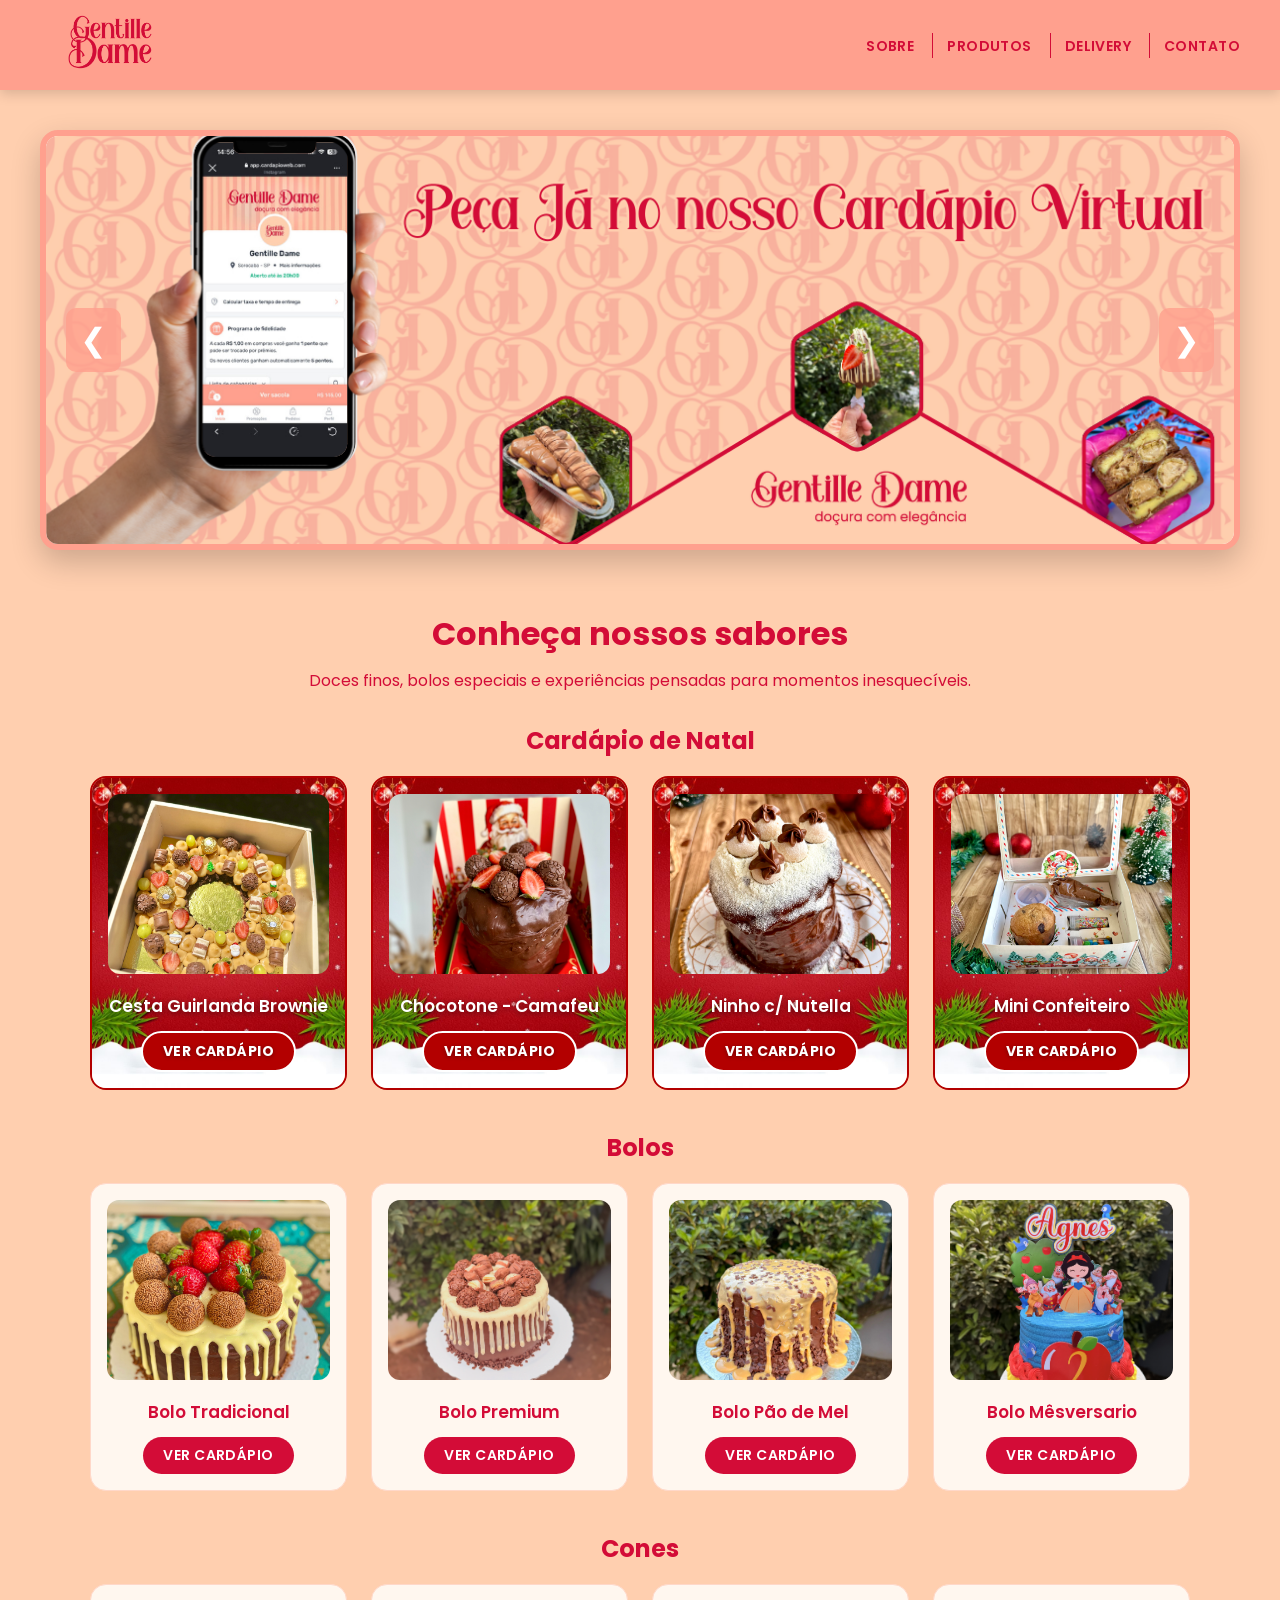
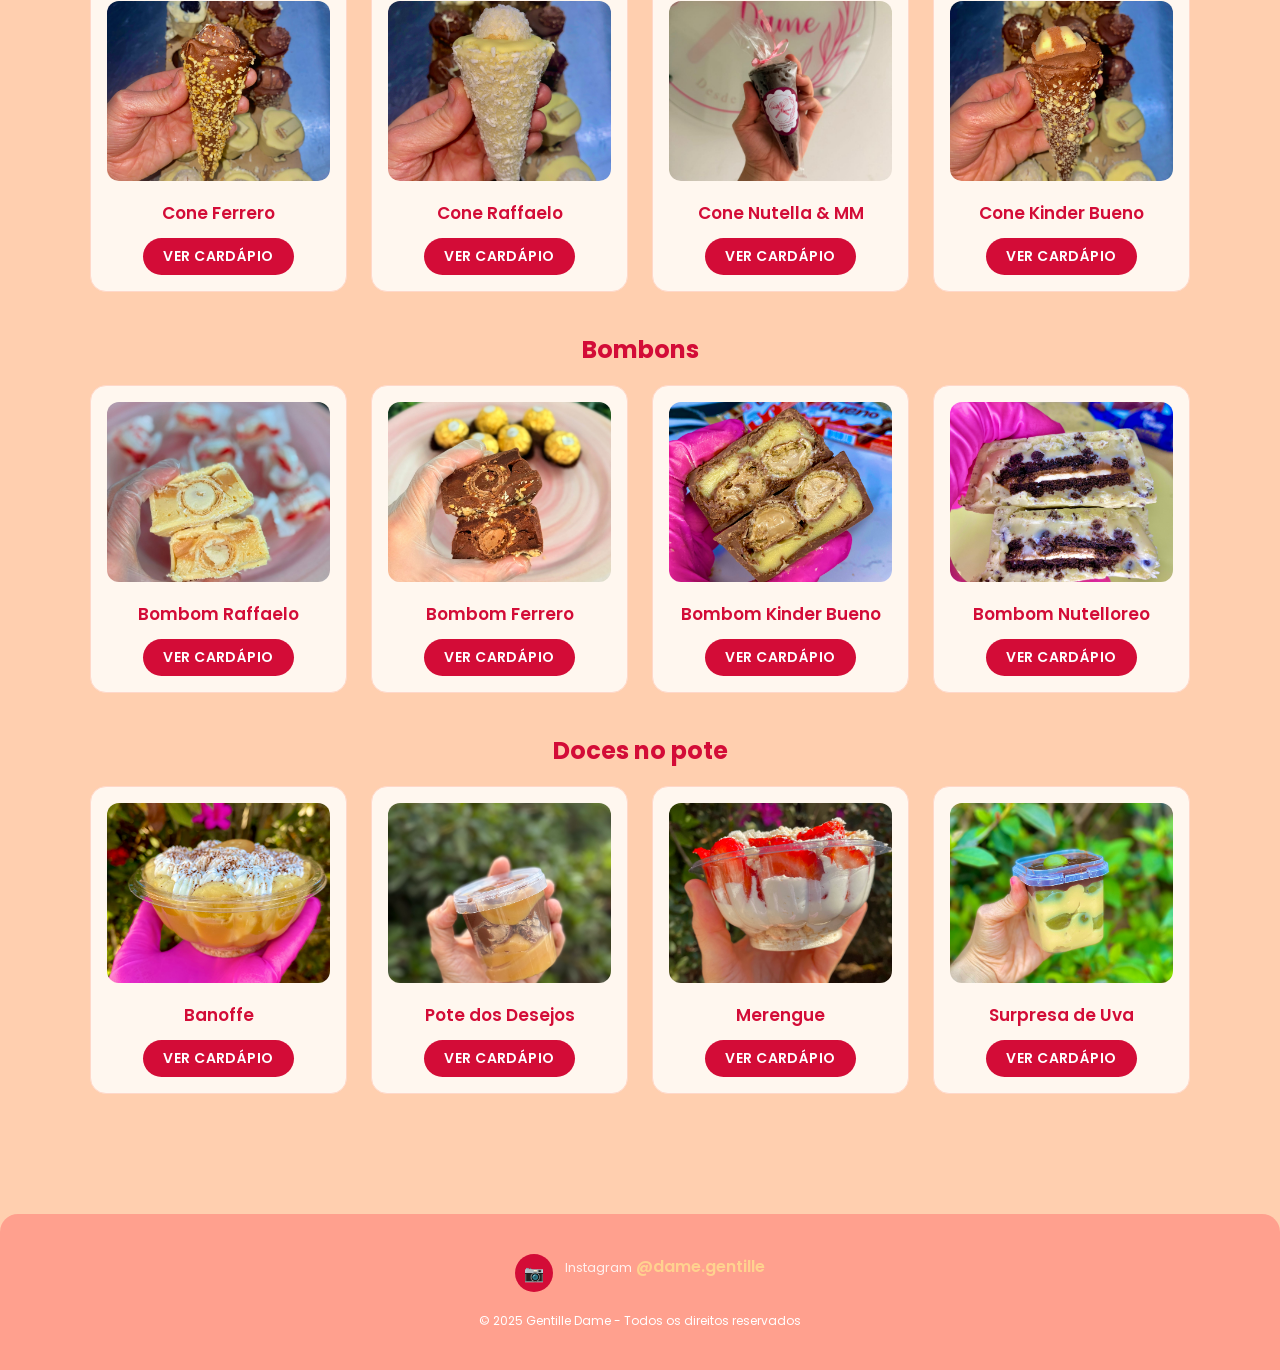
==== index.html @ c99d729e "Primeiro commit do site Gentille Dame" ====
<!DOCTYPE html>
<html lang="pt-BR">
<head>
  <meta charset="UTF-8" />
  <meta name="viewport" content="width=device-width, initial-scale=1.0" />
  <title>Gentille Dame</title>

  <!-- FAVICON (logo na aba) -->
  <link rel="icon" type="image/png" href="img/imgdame.png" />

  <!-- Fonte Poppins -->
  <link href="https://fonts.googleapis.com/css2?family=Poppins:wght@300;400;500;600;700&display=swap" rel="stylesheet">

  <link rel="stylesheet" href="css/style.css" />
</head>
<body>

  <!-- PRELOADER -->
  <div class="preloader">
    <div class="logo-loading">
      <img src="img/logo.png" alt="Gentille Dame" />
    </div>
    <div class="loader-circle"></div>
    <div class="loader-text">CARREGANDO</div>
  </div>
  
  <!-- HEADER -->
  <header class="header">
    <div class="logo">
      <img src="img/logo 2.png" alt="Gentille Dame" />
    </div>

    <nav>
      <ul>
        <li><a href="session/sobre.html">Sobre</a></li>
        <li><a href="#produtos">Produtos</a></li>
        <li><a href="https://app.cardapioweb.com/gentille_dame" target="_blank">Delivery</a></li>
        <li><a href="https://wa.me/5515996675519" target="_blank" rel="noopener">Contato</a></li>
      </ul>
    </nav>
  </header>

  <!-- SLIDER -->
  <section class="slider-container">

    <!-- BOTÕES -->
    <button class="slider-btn prev" id="prevBtn">❮</button>
    <button class="slider-btn next" id="nextBtn">❯</button>

    <div class="slider" id="slider">
      <div class="slide" style="background-image: url('img/Natal com sabor de elegância (4).png')"></div>
      <div class="slide" style="background-image: url('img/Natal com sabor de elegância (2).png');"></div>
      <div class="slide" style="background-image: url('img/Natal com sabor de elegância.png');"></div>
    </div>

    <!-- INDICADORES -->
    <div class="slider-indicators" id="indicators"></div>

  </section>

  <!-- PRODUTOS -->
  <section class="produtos" id="produtos">
    <h2>Conheça nossos sabores</h2>
    <p>Doces finos, bolos especiais e experiências pensadas para momentos inesquecíveis.</p>

    <!-- GRUPO ESPECIAL – NATAL 🎄 -->
    <div class="grupo-produto">
      <h3 class="titulo-grupo">Cardápio de Natal</h3>

      <div class="grid-produtos">

        <div class="card card-natal">
          <!-- fundo do card -->
          <img class="bg-natal" src="img/fundo-natal.jpg" alt="Fundo Natalino">

          <!-- conteúdo por cima -->
          <div class="card-content">
            <img src="img/natal (1).jpg" alt="Cesta Guirlanda Brownie">
            <h4 class="produto-nome">Cesta Guirlanda Brownie</h4>
            <a href="https://app.cardapioweb.com/gentille_dame/categoria/375846" target="_blank" class="btn-cardapio">Ver cardápio</a>
          </div>
        </div>

        <div class="card card-natal">
          <img class="bg-natal" src="img/fundo-natal.jpg" alt="Fundo Natalino">
          <div class="card-content">
            <img src="img/natal (2).jpg" alt="Chocotone Camafeu">
            <h4 class="produto-nome">Chocotone - Camafeu</h4>
            <a href="https://app.cardapioweb.com/gentille_dame/categoria/375846" target="_blank" class="btn-cardapio">Ver cardápio</a>
          </div>
        </div>

        <div class="card card-natal">
          <img class="bg-natal" src="img/fundo-natal.jpg" alt="Fundo Natalino">
          <div class="card-content">
            <img src="img/natal (3).jpg" alt="Chocotone Ninho c/ Nutella">
            <h4 class="produto-nome">Ninho c/ Nutella</h4>
            <a href="https://app.cardapioweb.com/gentille_dame/categoria/375846" target="_blank" class="btn-cardapio">Ver cardápio</a>
          </div>
        </div>

        <div class="card card-natal">
          <img class="bg-natal" src="img/fundo-natal.jpg" alt="Fundo Natalino">
          <div class="card-content">
            <img src="img/natal (4).jpg" alt="Mini Confeiteiro">
            <h4 class="produto-nome">Mini Confeiteiro</h4>
            <a href="https://app.cardapioweb.com/gentille_dame" target="_blank" class="btn-cardapio">Ver cardápio</a>
          </div>
        </div>

      </div>
    </div>

    <!-- BOLOS -->
    <div class="grupo-produto">
      <h3 class="titulo-grupo">Bolos</h3>
      <div class="grid-produtos">
        <div class="card">
          <img src="img/bolo (1).HEIC" />
          <h4 class="produto-nome">Bolo Tradicional</h4>
          <a href="https://app.cardapioweb.com/gentille_dame" target="_blank" class="btn-cardapio">Ver cardápio</a>
        </div>

        <div class="card">
          <img src="img/bolo (1).JPG" />
          <h4 class="produto-nome">Bolo Premium</h4>
          <a href="https://app.cardapioweb.com/gentille_dame" target="_blank" class="btn-cardapio">Ver cardápio</a>
        </div>

        <div class="card">
          <img src="img/bolo pao de mel.jpeg" />
          <h4 class="produto-nome">Bolo Pão de Mel</h4>
          <a href="https://app.cardapioweb.com/gentille_dame" target="_blank" class="btn-cardapio">Ver cardápio</a>
        </div>

        <div class="card">
          <img src="img/bolo5.jpg" />
          <h4 class="produto-nome">Bolo Mêsversario</h4>
          <a href="https://app.cardapioweb.com/gentille_dame" target="_blank" class="btn-cardapio">Ver cardápio</a>
        </div>
      </div>
    </div>

    <!-- CONES -->
    <div class="grupo-produto">
      <h3 class="titulo-grupo">Cones</h3>
      <div class="grid-produtos">
        
        <div class="card">
          <img src="img/cone ferrero.jpg" />
          <h4 class="produto-nome">Cone Ferrero</h4>
          <a href="https://app.cardapioweb.com/gentille_dame" target="_blank" class="btn-cardapio">Ver cardápio</a>
        </div>

        <div class="card">
          <img src="img/cone rafaelo.jpg" />
          <h4 class="produto-nome">Cone Raffaelo</h4>
          <a href="https://app.cardapioweb.com/gentille_dame" target="_blank" class="btn-cardapio">Ver cardápio</a>
        </div>

        <div class="card">
          <img src="img/Cone nutella e mm.jpeg" />
          <h4 class="produto-nome">Cone Nutella & MM</h4>
          <a href="https://app.cardapioweb.com/gentille_dame" target="_blank" class="btn-cardapio">Ver cardápio</a>
        </div>

        <div class="card">
          <img src="img/conekinder.jpg" />
          <h4 class="produto-nome">Cone Kinder Bueno</h4>
          <a href="https://app.cardapioweb.com/gentille_dame" target="_blank" class="btn-cardapio">Ver cardápio</a>
        </div>

      </div>
    </div>

    <!-- BOMBONS -->
    <div class="grupo-produto">
      <h3 class="titulo-grupo">Bombons</h3>
      <div class="grid-produtos">

        <div class="card">
          <img src="img/bombom (1).jpeg" />
          <h4 class="produto-nome">Bombom Raffaelo</h4>
          <a href="https://app.cardapioweb.com/gentille_dame" target="_blank" class="btn-cardapio">Ver cardápio</a>
        </div>

        <div class="card">
          <img src="img/bombom (2).jpeg" />
          <h4 class="produto-nome">Bombom Ferrero</h4>
          <a href="https://app.cardapioweb.com/gentille_dame" target="_blank" class="btn-cardapio">Ver cardápio</a>
        </div>

        <div class="card">
          <img src="img/bombom oreo (3).jpg" />
          <h4 class="produto-nome">Bombom Kinder Bueno</h4>
          <a href="https://app.cardapioweb.com/gentille_dame" target="_blank" class="btn-cardapio">Ver cardápio</a>
        </div>

        <div class="card">
          <img src="img/bombom oreo (4).jpg" />
          <h4 class="produto-nome">Bombom Nutelloreo</h4>
          <a href="https://app.cardapioweb.com/gentille_dame" target="_blank" class="btn-cardapio">Ver cardápio</a>
        </div>

      </div>
    </div>

    <!-- DOCES NO POTE -->
    <div class="grupo-produto">
      <h3 class="titulo-grupo">Doces no pote</h3>
      <div class="grid-produtos">

        <div class="card">
          <img src="img/pote (1).jpg" />
          <h4 class="produto-nome">Banoffe</h4>
          <a href="https://app.cardapioweb.com/gentille_dame" target="_blank" class="btn-cardapio">Ver cardápio</a>
        </div>

        <div class="card">
          <img src="img/pote (2).jpg" />
          <h4 class="produto-nome">Pote dos Desejos</h4>
          <a href="https://app.cardapioweb.com/gentille_dame" target="_blank" class="btn-cardapio">Ver cardápio</a>
        </div>

        <div class="card">
          <img src="img/pote (3).jpg" />
          <h4 class="produto-nome">Merengue</h4>
          <a href="https://app.cardapioweb.com/gentille_dame" target="_blank" class="btn-cardapio">Ver cardápio</a>
        </div>

        <div class="card">
          <img src="img/pote (4).jpg" />
          <h4 class="produto-nome">Surpresa de Uva</h4>
          <a href="https://app.cardapioweb.com/gentille_dame" target="_blank" class="btn-cardapio">Ver cardápio</a>
        </div>

      </div>
    </div>
  </section>

  <!-- FOOTER -->
  <footer class="footer"> 
    <div class="footer-item">
      <div class="footer-icon">📷</div>
      <div class="footer-text">
        <span class="footer-label">Instagram</span>
        <a href="https://instagram.com/dame.gentille" target="_blank">@dame.gentille</a>
      </div>
    </div>

    <p class="footer-copy">© 2025 Gentille Dame - Todos os direitos reservados</p>
  </footer>

  <script src="js/script.js"></script>
</body>
</html>
---- css/style.css ----
/* ================== RESET ================== */
* {
  margin: 0;
  padding: 0;
  box-sizing: border-box;
  font-family: "Poppins", sans-serif;
}

html {
  scroll-behavior: smooth;
}

body {
  background: #ffcfaf;
  color: #d30c37;
}

/* ================== HEADER ================== */

.header {
  width: 100%;
  height: 90px;
  padding: 16px 40px;
  display: flex;
  justify-content: space-between;
  align-items: center;
  background: #ffa08e;
  position: sticky;
  top: 0;
  z-index: 10;
  box-shadow: 0 4px 12px rgba(0, 0, 0, 0.15);
}

.header .logo img {
  width: 140px;
  transition: 0.4s;
}

.header .logo img:hover {
  transform: scale(1.05);
}

.header nav ul {
  display: flex;
  list-style: none;
  gap: 18px;
}

.header nav ul li + li {
  border-left: 1px solid #d30c37;
  padding-left: 14px;
}

.header nav ul li a {
  color: #d30c37;
  text-decoration: none;
  font-weight: 600;
  letter-spacing: 0.03em;
  text-transform: uppercase;
  padding-bottom: 4px;
  position: relative;
  font-size: 14px;
}

.header nav ul li a::after {
  content: "";
  width: 0;
  height: 2px;
  background: #d30c37;
  position: absolute;
  bottom: 0;
  left: 0;
  transition: 0.3s;
}

.header nav ul li a:hover::after {
  width: 100%;
}

/* ================== SLIDER ================== */

.slider-container {
  width: 100%;
  max-width: 1200px;
  height: 420px;
  overflow: hidden;
  position: relative;
  margin: 40px auto 0;
  border-radius: 18px;
  border: 6px solid #ffa08e;
  background: #fff;
  box-shadow: 0 12px 30px rgba(0, 0, 0, 0.2);
}

.slider {
  display: flex;
  width: 100%;
  height: 100%;
  transition: transform 0.8s ease-in-out;
}

.slide {
  width: 100%;
  height: 100%;
  flex-shrink: 0;
  background-size: cover;
  background-repeat: no-repeat;
  background-position: center;
}

/* BOTÕES DO SLIDER */
.slider-btn {
  position: absolute;
  top: 50%;
  transform: translateY(-50%);
  background: rgba(255, 160, 142, 0.8);
  color: #fff;
  border: none;
  font-size: 32px;
  padding: 8px 14px;
  border-radius: 10px;
  cursor: pointer;
  z-index: 5;
  transition: 0.3s;
}

.slider-btn:hover {
  background: #d30c37;
}

.prev {
  left: 20px;
}

.next {
  right: 20px;
}

/* INDICADORES (BOLINHAS) */
.slider-indicators {
  position: absolute;
  bottom: 12px;
  left: 50%;
  transform: translateX(-50%);
  display: flex;
  gap: 10px;
}

.indicator {
  width: 12px;
  height: 12px;
  background: #ffd3c7;
  border-radius: 50%;
  cursor: pointer;
  transition: 0.3s;
}

.indicator.active {
  background: #d30c37;
  width: 14px;
  height: 14px;
}

/* ================== PRODUTOS ================== */

.produtos {
  padding: 60px 20px 40px;
  text-align: center;
}

.produtos h2 {
  font-size: 32px;
  margin-bottom: 10px;
  color: #d30c37;
  font-weight: 700;
  font-family: "Feldberg", "Poppins", sans-serif;
}

.produtos p {
  font-size: 16px;
  color: #d30c37;
  margin-bottom: 30px;
}

.grupo-produto {
  max-width: 1100px;
  margin: 0 auto 40px;
}

.titulo-grupo {
  font-size: 24px;
  font-weight: 700;
  color: #d30c37;
  margin-bottom: 18px;
  font-family: "Feldberg", "Poppins", sans-serif;
}

/* GRID DOS CARDS */
.grid-produtos {
  display: grid;
  grid-template-columns: repeat(auto-fit, minmax(220px, 1fr));
  gap: 24px;
  max-width: 1100px;
  margin: 0 auto;
}

/* CARD PADRÃO */
.card {
  background: #fff7ef;
  border-radius: 16px;
  padding: 16px;
  text-align: center;
  transition: 0.25s ease;
  cursor: pointer;
  border: 2px solid #b30000; /* borda natalina */
  border-radius: 16px;
}

.card:hover {
  transform: translateY(-6px);
  box-shadow: 0 10px 24px rgba(0, 0, 0, 0.15);
}

.card img {
  width: 100%;
  height: 180px;
  object-fit: cover;
  border-radius: 12px;
}

/* NOME DO PRODUTO */
.produto-nome {
  margin-top: 12px;
  font-size: 17px;
  font-weight: 600;
  color: #d30c37;
}

/* BOTÃO DO CARDAPIO */
.btn-cardapio {
  display: inline-block;
  margin-top: 12px;
  padding: 8px 20px;
  background: #d30c37;
  color: #fff;
  border-radius: 999px;
  text-decoration: none;
  font-size: 14px;
  font-weight: 600;
  letter-spacing: 0.03em;
  text-transform: uppercase;
  transition: 0.3s;
}

.btn-cardapio:hover {
  background: #ffa08e;
  color: #d30c37;
  transform: translateY(-2px);
}


/* ================== FOOTER ================== */

.footer {
  background: #ffa08e;
  color: #fff;
  padding: 40px 20px;
  text-align: center;
  margin-top: 40px;
  border-top-left-radius: 18px;
  border-top-right-radius: 18px;
}

.footer-item {
  display: flex;
  justify-content: center;
  gap: 12px;
}

.footer-icon {
  width: 38px;
  height: 38px;
  background: #d30c37;
  display: flex;
  align-items: center;
  justify-content: center;
  border-radius: 50%;
}

.footer-label {
  font-size: 13px;
  opacity: 0.85;
}

.footer-text a {
  text-decoration: none;
  color: #ffd28f;
  font-weight: 600;
}

.footer-copy {
  margin-top: 20px;
  font-size: 12px;
}

/* ================== PRELOADER ================== */

.preloader {
  position: fixed;
  inset: 0;
  background: #fcefe6;
  display: flex;
  justify-content: center;
  align-items: center;
  flex-direction: column;
  z-index: 9999;
  transition: opacity 0.4s ease;
}

.preloader.hide {
  opacity: 0;
  pointer-events: none;
}

.logo-loading img {
  width: 95px;
  margin-bottom: 10px;
}

.loader-circle {
  width: 120px;
  height: 120px;
  border-radius: 50%;
  border: 4px solid #ffd2bf;
  border-top-color: #d30c37;
  animation: spin 1s linear infinite;
}

@keyframes spin {
  to {
    transform: rotate(360deg);
  }
}

.loader-text {
  margin-top: 20px;
  font-size: 14px;
  letter-spacing: 0.3em;
  color: #d30c37;
}

/* ================== RESPONSIVO ================== */

@media (max-width: 700px) {
  .header {
    flex-direction: column;
    height: auto;
  }

  .slider-container {
    height: 260px;
  }

  .slider-btn {
    font-size: 26px;
    padding: 6px 12px;
  }

  .titulo-grupo {
    font-size: 20px;
  }
}
/* ========== CARDS PADRÃO (mantém o que você já tem) ========== */

.card {
  background: #fff7ef;
  border-radius: 16px;
  padding: 16px;
  text-align: center;
  transition: 0.25s ease;
  cursor: pointer;
  border: 1px solid #ffd8c9;
}

.card:hover {
  transform: translateY(-6px);
  box-shadow: 0 10px 24px rgba(0, 0, 0, 0.15);
}

.card img {
  width: 100%;
  height: 180px;
  object-fit: cover;
  border-radius: 12px;
}

.produto-nome {
  margin-top: 12px;
  font-size: 17px;
  font-weight: 600;
  color: #d30c37;
}

.btn-cardapio {
  display: inline-block;
  margin-top: 12px;
  padding: 8px 20px;
  background: #d30c37;
  color: #fff;
  border-radius: 999px;
  text-decoration: none;
  font-size: 14px;
  font-weight: 600;
  letter-spacing: 0.03em;
  text-transform: uppercase;
  transition: 0.3s;
}

.btn-cardapio:hover {
  background: #ffa08e;
  color: #d30c37;
  transform: translateY(-2px);
}

/* ========== ESPECIAL: CARDS DE NATAL COM IMAGEM DE FUNDO 🎄 ========== */

.card.card-natal {
  position: relative;
  overflow: hidden;

  /* tira o fundo creme do card padrão só nos de Natal */
  background: transparent !important;
  border: 2px solid #b30000;
  border-radius: 16px;
}

/* imagem de fundo que fica atrás do conteúdo */
.card.card-natal .bg-natal {
  position: absolute;
  inset: 0;
  width: 100%;
  height: 100%;
  object-fit: cover;
  z-index: 0;
}



/* conteúdo (foto do produto, nome, botão) acima do fundo */
.card.card-natal .card-content {
  position: relative;
  z-index: 2;
}

/* mantém o hover bonito nos de Natal também */
.card.card-natal:hover {
  transform: translateY(-6px);
  box-shadow: 0 10px 24px rgba(0, 0, 0, 0.18);
}
/* ======== TEXTOS DOS CARDS DE NATAL EM BRANCO ======== */

/* nome do produto */
.card.card-natal .produto-nome {
  color: #ffffff !important;
  text-shadow: 0px 2px 6px rgba(0,0,0,0.5); /* deixa mais legível */
}

/* botão */
.card.card-natal .btn-cardapio {
  background: #b30000; /* vermelho natal */
  color: #ffffff !important;
  border: 2px solid #fff;
  font-weight: 700;
}

/* hover do botão */
.card.card-natal .btn-cardapio:hover {
  background: #ffd8a8; /* dourado/rosé */
  color: #b30000 !important;
  transform: translateY(-2px);
  box-shadow: 0 0 15px rgba(255,255,255,0.7);
}

/* legenda abaixo da foto */
.card.card-natal h4 {
  color: #ffffff !important;
}

/* garante contraste mesmo em fundos mais escuros */
.card.card-natal {
  text-shadow: 0 1px 4px rgba(0,0,0,0.4);
}
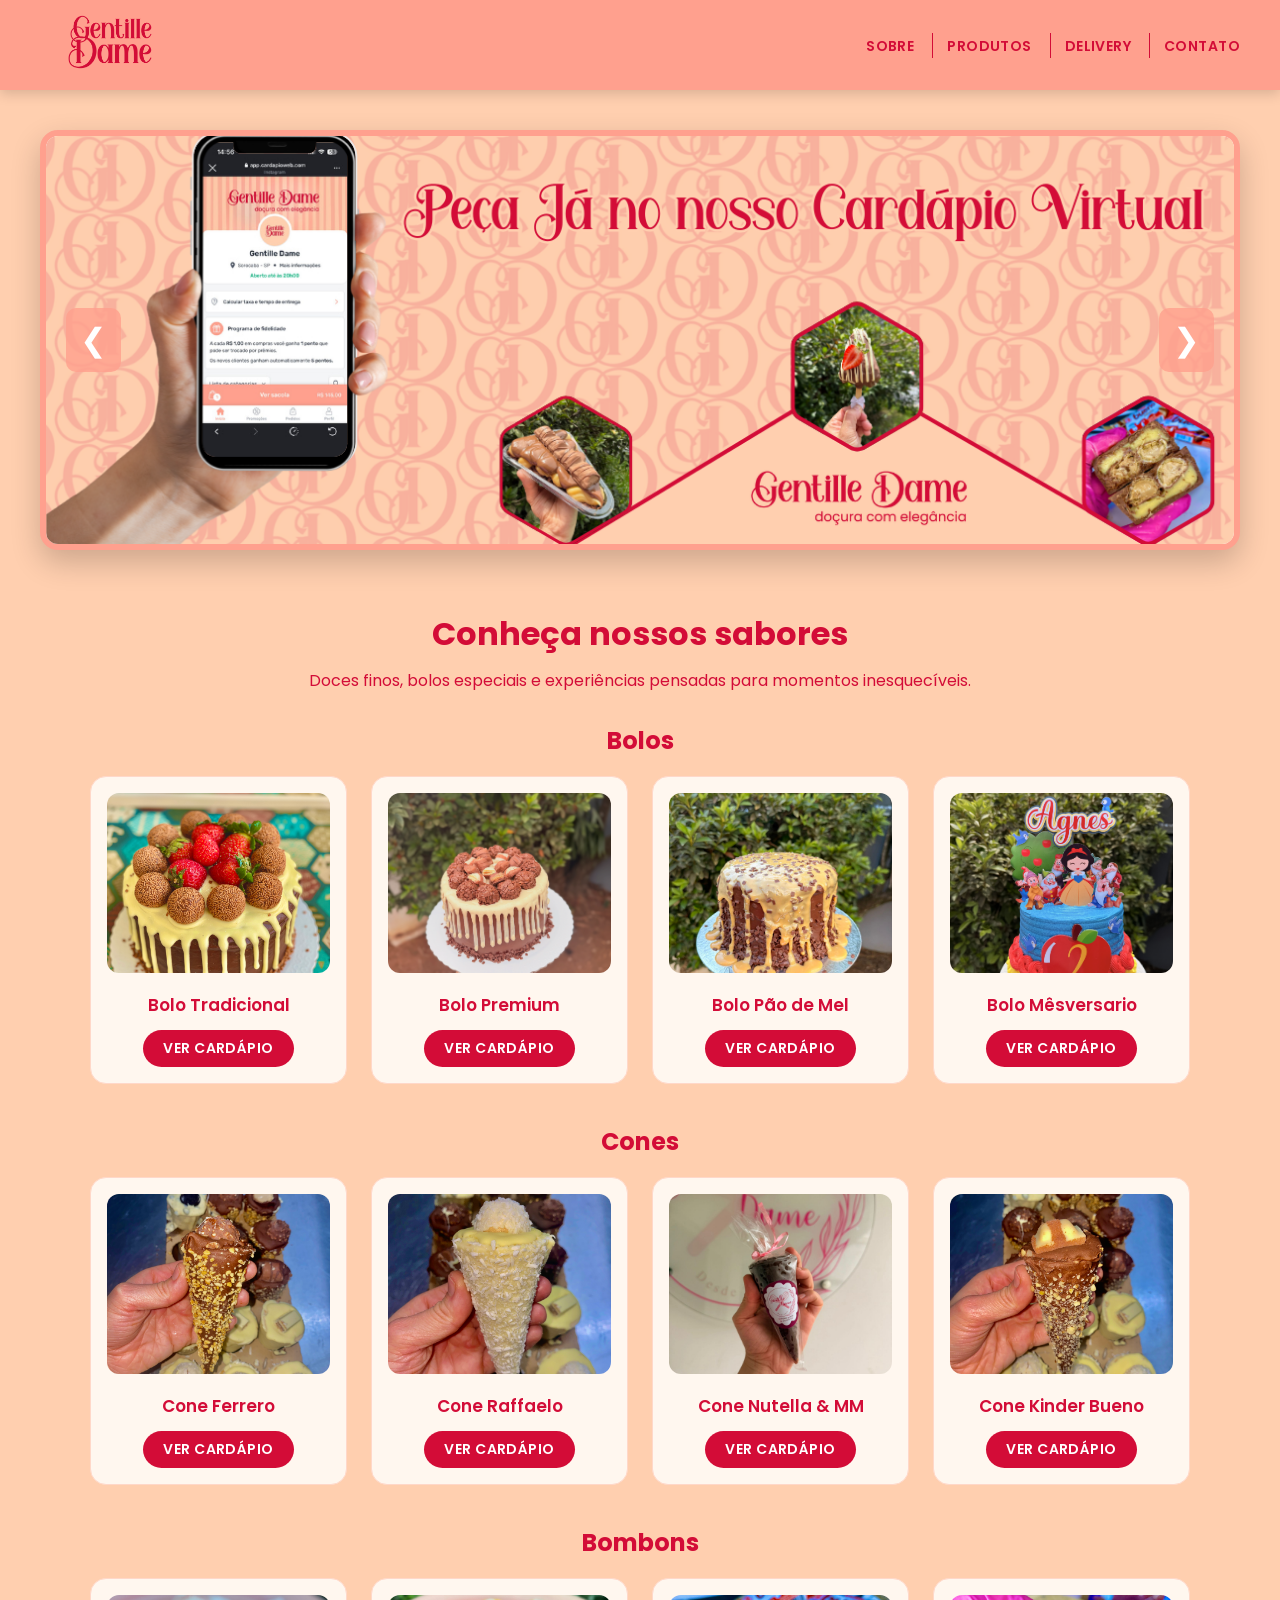
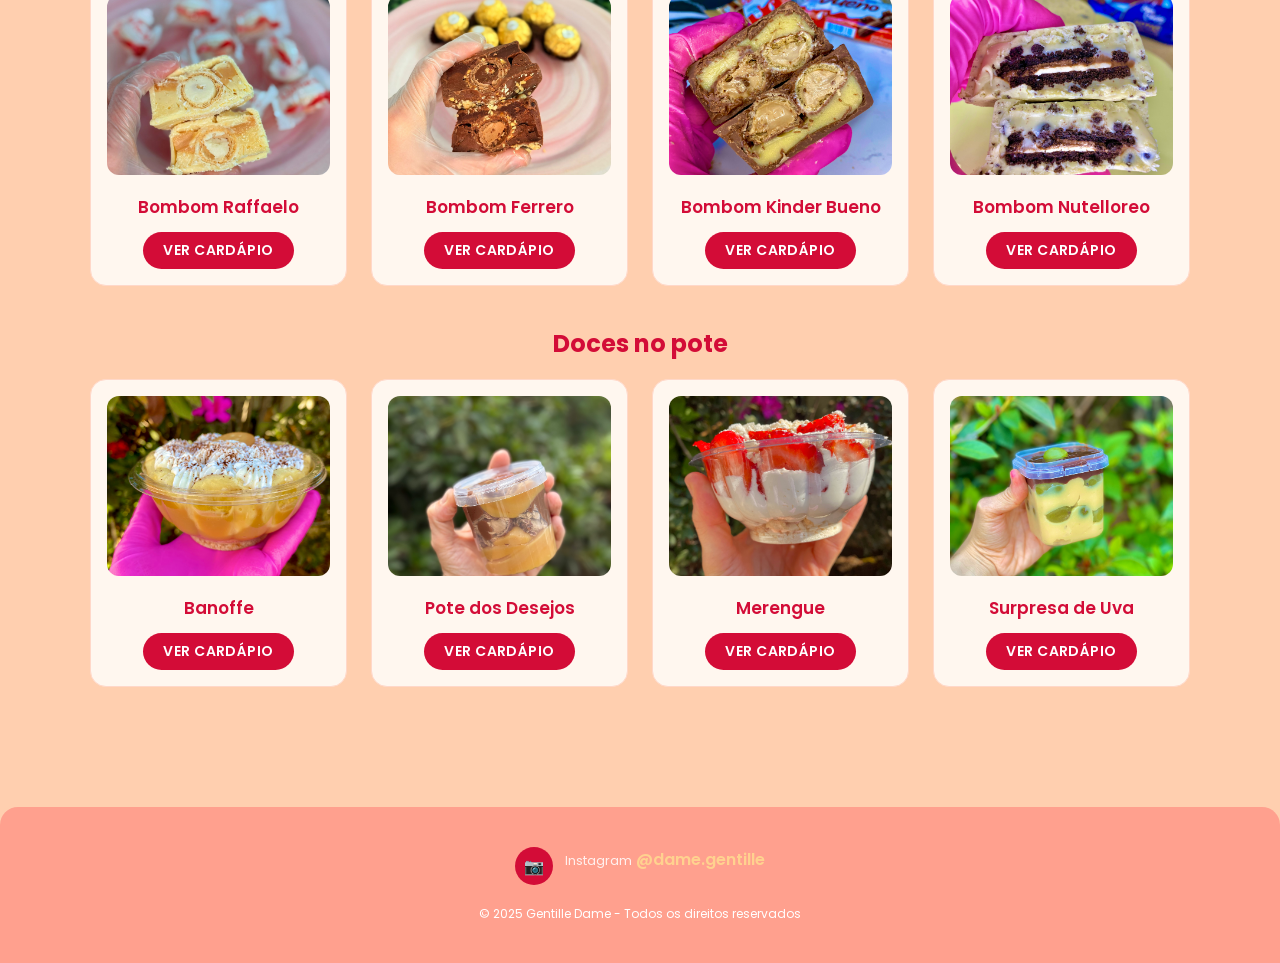
==== commit 64ec6aac: "tirando interface de natal" ====
--- a/index.html
+++ b/index.html
@@ -48,9 +48,9 @@
     <button class="slider-btn next" id="nextBtn">❯</button>
 
     <div class="slider" id="slider">
-      <div class="slide" style="background-image: url('img/Natal com sabor de elegância (4).png')"></div>
-      <div class="slide" style="background-image: url('img/Natal com sabor de elegância (2).png');"></div>
-      <div class="slide" style="background-image: url('img/Natal com sabor de elegância.png');"></div>
+      <div class="slide" style="background-image: url('img/Natal com sabor de elegância (2).png')"></div>
+      <div class="slide" style="background-image: url('img/geladinho.png');"></div>
+      <div class="slide" style="background-image: url('img/delivey.png');"></div>
     </div>
 
     <!-- INDICADORES -->
@@ -63,17 +63,17 @@
     <h2>Conheça nossos sabores</h2>
     <p>Doces finos, bolos especiais e experiências pensadas para momentos inesquecíveis.</p>
 
-    <!-- GRUPO ESPECIAL – NATAL 🎄 -->
+    <!-- GRUPO ESPECIAL – NATAL 🎄 
     <div class="grupo-produto">
       <h3 class="titulo-grupo">Cardápio de Natal</h3>
 
       <div class="grid-produtos">
 
         <div class="card card-natal">
-          <!-- fundo do card -->
-          <img class="bg-natal" src="img/fundo-natal.jpg" alt="Fundo Natalino">
-
-          <!-- conteúdo por cima -->
+           fundo do card 
+          <img class="bg-natal" src="img/fundo-natal.jpg" alt="Fundo Natalino">
+
+           conteúdo por cima 
           <div class="card-content">
             <img src="img/natal (1).jpg" alt="Cesta Guirlanda Brownie">
             <h4 class="produto-nome">Cesta Guirlanda Brownie</h4>
@@ -109,7 +109,7 @@
         </div>
 
       </div>
-    </div>
+    </div>-->
 
     <!-- BOLOS -->
     <div class="grupo-produto">
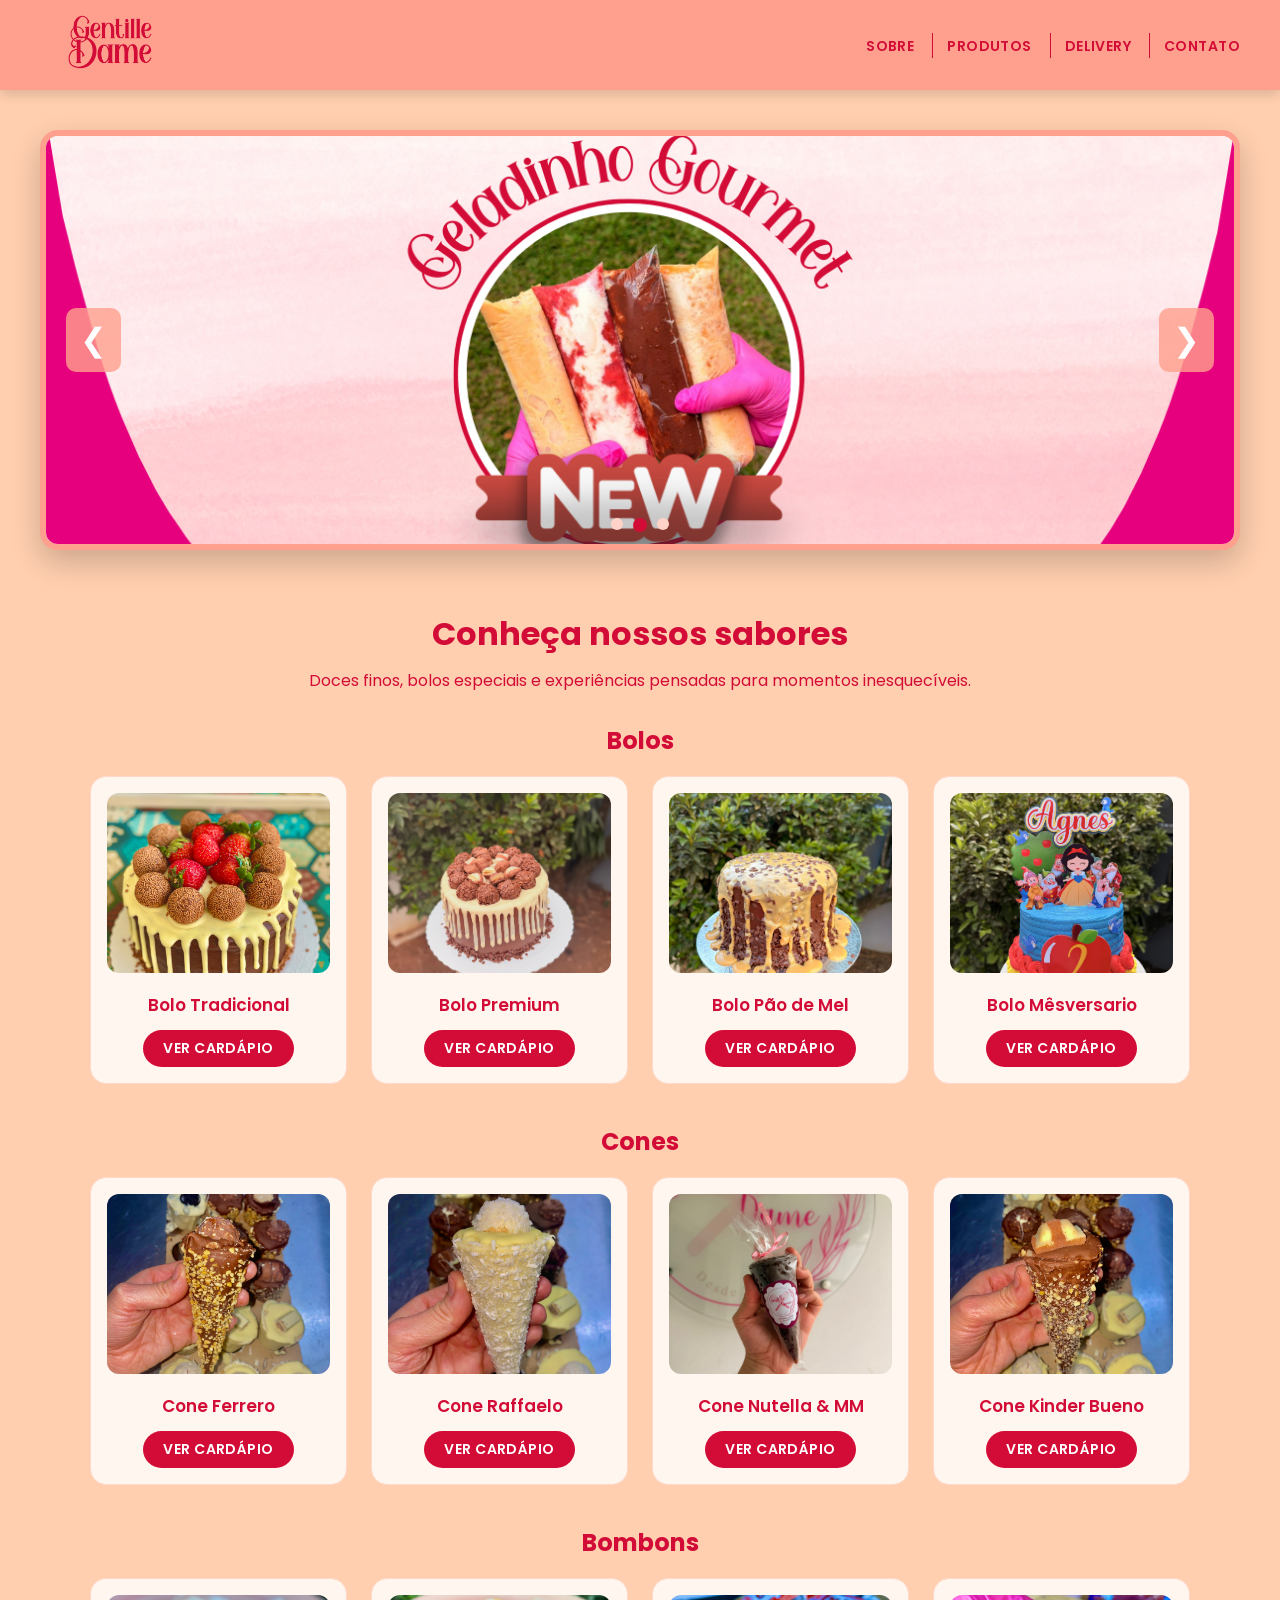
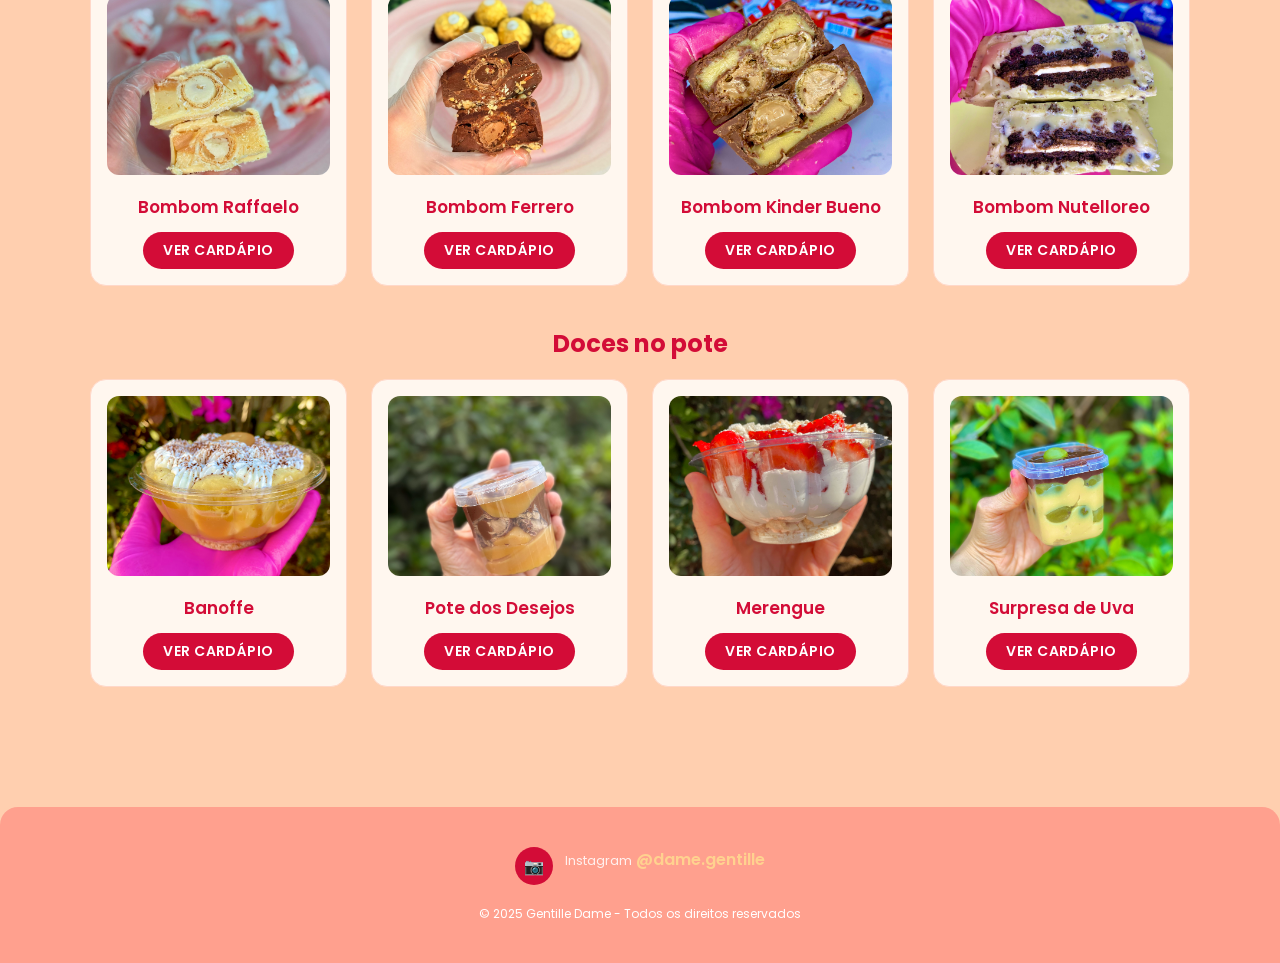
==== commit 1360437f: "adaptação mobile" ====
--- a/index.html
+++ b/index.html
@@ -23,26 +23,45 @@
     <div class="loader-circle"></div>
     <div class="loader-text">CARREGANDO</div>
   </div>
-  
-  <!-- HEADER -->
+
+  <!-- HEADER (desktop e mobile) -->
   <header class="header">
     <div class="logo">
       <img src="img/logo 2.png" alt="Gentille Dame" />
     </div>
 
-    <nav>
-      <ul>
+    <nav class="nav">
+      <!-- LINKS (desktop) -->
+      <ul class="nav-links">
         <li><a href="session/sobre.html">Sobre</a></li>
         <li><a href="#produtos">Produtos</a></li>
-        <li><a href="https://app.cardapioweb.com/gentille_dame" target="_blank">Delivery</a></li>
+        <li><a href="https://app.cardapioweb.com/gentille_dame" target="_blank" rel="noopener">Delivery</a></li>
         <li><a href="https://wa.me/5515996675519" target="_blank" rel="noopener">Contato</a></li>
       </ul>
+
+      <!-- BOTÃO HAMBURGUER (mobile) -->
+      <button class="menu-toggle" id="menuToggle" aria-label="Abrir menu" aria-expanded="false">
+        <span></span><span></span><span></span>
+      </button>
+
+      <!-- MENU MOBILE (abre ao clicar) -->
+      <div class="mobile-menu" id="mobileMenu">
+        <a href="session/sobre.html">Sobre</a>
+        <a href="#produtos">Produtos</a>
+        <a href="https://app.cardapioweb.com/gentille_dame" target="_blank" rel="noopener">Delivery</a>
+        <a href="https://wa.me/5515996675519" target="_blank" rel="noopener">Contato</a>
+      </div>
     </nav>
   </header>
 
-  <!-- SLIDER -->
+  <!-- BANNER MOBILE (só aparece no celular) -->
+  <section class="mobile-banner">
+    <!-- troque o arquivo por um banner seu: img/banner-mobile.jpg -->
+    <img src="img/mobile.png" alt="Gentille Dame" />
+  </section>
+
+  <!-- SLIDER (desktop) -->
   <section class="slider-container">
-
     <!-- BOTÕES -->
     <button class="slider-btn prev" id="prevBtn">❮</button>
     <button class="slider-btn next" id="nextBtn">❯</button>
@@ -55,7 +74,6 @@
 
     <!-- INDICADORES -->
     <div class="slider-indicators" id="indicators"></div>
-
   </section>
 
   <!-- PRODUTOS -->
@@ -63,54 +81,6 @@
     <h2>Conheça nossos sabores</h2>
     <p>Doces finos, bolos especiais e experiências pensadas para momentos inesquecíveis.</p>
 
-    <!-- GRUPO ESPECIAL – NATAL 🎄 
-    <div class="grupo-produto">
-      <h3 class="titulo-grupo">Cardápio de Natal</h3>
-
-      <div class="grid-produtos">
-
-        <div class="card card-natal">
-           fundo do card 
-          <img class="bg-natal" src="img/fundo-natal.jpg" alt="Fundo Natalino">
-
-           conteúdo por cima 
-          <div class="card-content">
-            <img src="img/natal (1).jpg" alt="Cesta Guirlanda Brownie">
-            <h4 class="produto-nome">Cesta Guirlanda Brownie</h4>
-            <a href="https://app.cardapioweb.com/gentille_dame/categoria/375846" target="_blank" class="btn-cardapio">Ver cardápio</a>
-          </div>
-        </div>
-
-        <div class="card card-natal">
-          <img class="bg-natal" src="img/fundo-natal.jpg" alt="Fundo Natalino">
-          <div class="card-content">
-            <img src="img/natal (2).jpg" alt="Chocotone Camafeu">
-            <h4 class="produto-nome">Chocotone - Camafeu</h4>
-            <a href="https://app.cardapioweb.com/gentille_dame/categoria/375846" target="_blank" class="btn-cardapio">Ver cardápio</a>
-          </div>
-        </div>
-
-        <div class="card card-natal">
-          <img class="bg-natal" src="img/fundo-natal.jpg" alt="Fundo Natalino">
-          <div class="card-content">
-            <img src="img/natal (3).jpg" alt="Chocotone Ninho c/ Nutella">
-            <h4 class="produto-nome">Ninho c/ Nutella</h4>
-            <a href="https://app.cardapioweb.com/gentille_dame/categoria/375846" target="_blank" class="btn-cardapio">Ver cardápio</a>
-          </div>
-        </div>
-
-        <div class="card card-natal">
-          <img class="bg-natal" src="img/fundo-natal.jpg" alt="Fundo Natalino">
-          <div class="card-content">
-            <img src="img/natal (4).jpg" alt="Mini Confeiteiro">
-            <h4 class="produto-nome">Mini Confeiteiro</h4>
-            <a href="https://app.cardapioweb.com/gentille_dame" target="_blank" class="btn-cardapio">Ver cardápio</a>
-          </div>
-        </div>
-
-      </div>
-    </div>-->
-
     <!-- BOLOS -->
     <div class="grupo-produto">
       <h3 class="titulo-grupo">Bolos</h3>
@@ -118,25 +88,25 @@
         <div class="card">
           <img src="img/bolo (1).HEIC" />
           <h4 class="produto-nome">Bolo Tradicional</h4>
-          <a href="https://app.cardapioweb.com/gentille_dame" target="_blank" class="btn-cardapio">Ver cardápio</a>
+          <a href="https://app.cardapioweb.com/gentille_dame" target="_blank" class="btn-cardapio" rel="noopener">Ver cardápio</a>
         </div>
 
         <div class="card">
           <img src="img/bolo (1).JPG" />
           <h4 class="produto-nome">Bolo Premium</h4>
-          <a href="https://app.cardapioweb.com/gentille_dame" target="_blank" class="btn-cardapio">Ver cardápio</a>
+          <a href="https://app.cardapioweb.com/gentille_dame" target="_blank" class="btn-cardapio" rel="noopener">Ver cardápio</a>
         </div>
 
         <div class="card">
           <img src="img/bolo pao de mel.jpeg" />
           <h4 class="produto-nome">Bolo Pão de Mel</h4>
-          <a href="https://app.cardapioweb.com/gentille_dame" target="_blank" class="btn-cardapio">Ver cardápio</a>
+          <a href="https://app.cardapioweb.com/gentille_dame" target="_blank" class="btn-cardapio" rel="noopener">Ver cardápio</a>
         </div>
 
         <div class="card">
           <img src="img/bolo5.jpg" />
           <h4 class="produto-nome">Bolo Mêsversario</h4>
-          <a href="https://app.cardapioweb.com/gentille_dame" target="_blank" class="btn-cardapio">Ver cardápio</a>
+          <a href="https://app.cardapioweb.com/gentille_dame" target="_blank" class="btn-cardapio" rel="noopener">Ver cardápio</a>
         </div>
       </div>
     </div>
@@ -145,31 +115,29 @@
     <div class="grupo-produto">
       <h3 class="titulo-grupo">Cones</h3>
       <div class="grid-produtos">
-        
         <div class="card">
           <img src="img/cone ferrero.jpg" />
           <h4 class="produto-nome">Cone Ferrero</h4>
-          <a href="https://app.cardapioweb.com/gentille_dame" target="_blank" class="btn-cardapio">Ver cardápio</a>
+          <a href="https://app.cardapioweb.com/gentille_dame" target="_blank" class="btn-cardapio" rel="noopener">Ver cardápio</a>
         </div>
 
         <div class="card">
           <img src="img/cone rafaelo.jpg" />
           <h4 class="produto-nome">Cone Raffaelo</h4>
-          <a href="https://app.cardapioweb.com/gentille_dame" target="_blank" class="btn-cardapio">Ver cardápio</a>
+          <a href="https://app.cardapioweb.com/gentille_dame" target="_blank" class="btn-cardapio" rel="noopener">Ver cardápio</a>
         </div>
 
         <div class="card">
           <img src="img/Cone nutella e mm.jpeg" />
           <h4 class="produto-nome">Cone Nutella & MM</h4>
-          <a href="https://app.cardapioweb.com/gentille_dame" target="_blank" class="btn-cardapio">Ver cardápio</a>
+          <a href="https://app.cardapioweb.com/gentille_dame" target="_blank" class="btn-cardapio" rel="noopener">Ver cardápio</a>
         </div>
 
         <div class="card">
           <img src="img/conekinder.jpg" />
           <h4 class="produto-nome">Cone Kinder Bueno</h4>
-          <a href="https://app.cardapioweb.com/gentille_dame" target="_blank" class="btn-cardapio">Ver cardápio</a>
-        </div>
-
+          <a href="https://app.cardapioweb.com/gentille_dame" target="_blank" class="btn-cardapio" rel="noopener">Ver cardápio</a>
+        </div>
       </div>
     </div>
 
@@ -177,31 +145,29 @@
     <div class="grupo-produto">
       <h3 class="titulo-grupo">Bombons</h3>
       <div class="grid-produtos">
-
         <div class="card">
           <img src="img/bombom (1).jpeg" />
           <h4 class="produto-nome">Bombom Raffaelo</h4>
-          <a href="https://app.cardapioweb.com/gentille_dame" target="_blank" class="btn-cardapio">Ver cardápio</a>
+          <a href="https://app.cardapioweb.com/gentille_dame" target="_blank" class="btn-cardapio" rel="noopener">Ver cardápio</a>
         </div>
 
         <div class="card">
           <img src="img/bombom (2).jpeg" />
           <h4 class="produto-nome">Bombom Ferrero</h4>
-          <a href="https://app.cardapioweb.com/gentille_dame" target="_blank" class="btn-cardapio">Ver cardápio</a>
+          <a href="https://app.cardapioweb.com/gentille_dame" target="_blank" class="btn-cardapio" rel="noopener">Ver cardápio</a>
         </div>
 
         <div class="card">
           <img src="img/bombom oreo (3).jpg" />
           <h4 class="produto-nome">Bombom Kinder Bueno</h4>
-          <a href="https://app.cardapioweb.com/gentille_dame" target="_blank" class="btn-cardapio">Ver cardápio</a>
+          <a href="https://app.cardapioweb.com/gentille_dame" target="_blank" class="btn-cardapio" rel="noopener">Ver cardápio</a>
         </div>
 
         <div class="card">
           <img src="img/bombom oreo (4).jpg" />
           <h4 class="produto-nome">Bombom Nutelloreo</h4>
-          <a href="https://app.cardapioweb.com/gentille_dame" target="_blank" class="btn-cardapio">Ver cardápio</a>
-        </div>
-
+          <a href="https://app.cardapioweb.com/gentille_dame" target="_blank" class="btn-cardapio" rel="noopener">Ver cardápio</a>
+        </div>
       </div>
     </div>
 
@@ -209,42 +175,40 @@
     <div class="grupo-produto">
       <h3 class="titulo-grupo">Doces no pote</h3>
       <div class="grid-produtos">
-
         <div class="card">
           <img src="img/pote (1).jpg" />
           <h4 class="produto-nome">Banoffe</h4>
-          <a href="https://app.cardapioweb.com/gentille_dame" target="_blank" class="btn-cardapio">Ver cardápio</a>
+          <a href="https://app.cardapioweb.com/gentille_dame" target="_blank" class="btn-cardapio" rel="noopener">Ver cardápio</a>
         </div>
 
         <div class="card">
           <img src="img/pote (2).jpg" />
           <h4 class="produto-nome">Pote dos Desejos</h4>
-          <a href="https://app.cardapioweb.com/gentille_dame" target="_blank" class="btn-cardapio">Ver cardápio</a>
+          <a href="https://app.cardapioweb.com/gentille_dame" target="_blank" class="btn-cardapio" rel="noopener">Ver cardápio</a>
         </div>
 
         <div class="card">
           <img src="img/pote (3).jpg" />
           <h4 class="produto-nome">Merengue</h4>
-          <a href="https://app.cardapioweb.com/gentille_dame" target="_blank" class="btn-cardapio">Ver cardápio</a>
+          <a href="https://app.cardapioweb.com/gentille_dame" target="_blank" class="btn-cardapio" rel="noopener">Ver cardápio</a>
         </div>
 
         <div class="card">
           <img src="img/pote (4).jpg" />
           <h4 class="produto-nome">Surpresa de Uva</h4>
-          <a href="https://app.cardapioweb.com/gentille_dame" target="_blank" class="btn-cardapio">Ver cardápio</a>
-        </div>
-
+          <a href="https://app.cardapioweb.com/gentille_dame" target="_blank" class="btn-cardapio" rel="noopener">Ver cardápio</a>
+        </div>
       </div>
     </div>
   </section>
 
   <!-- FOOTER -->
-  <footer class="footer"> 
+  <footer class="footer">
     <div class="footer-item">
       <div class="footer-icon">📷</div>
       <div class="footer-text">
         <span class="footer-label">Instagram</span>
-        <a href="https://instagram.com/dame.gentille" target="_blank">@dame.gentille</a>
+        <a href="https://instagram.com/dame.gentille" target="_blank" rel="noopener">@dame.gentille</a>
       </div>
     </div>
 
--- a/css/style.css
+++ b/css/style.css
@@ -40,6 +40,7 @@
   transform: scale(1.05);
 }
 
+/* NAV (DESKTOP) */
 .header nav ul {
   display: flex;
   list-style: none;
@@ -136,7 +137,7 @@
   right: 20px;
 }
 
-/* INDICADORES (BOLINHAS) */
+/* INDICADORES (BOLINHAS) - BASE */
 .slider-indicators {
   position: absolute;
   bottom: 12px;
@@ -146,6 +147,11 @@
   gap: 10px;
 }
 
+/* ✅ IMPORTANTE:
+   Seu JS cria .dot, então o CSS também precisa ter .dot.
+   Mantive .indicator também caso você use em outro lugar.
+*/
+.dot,
 .indicator {
   width: 12px;
   height: 12px;
@@ -155,6 +161,7 @@
   transition: 0.3s;
 }
 
+.dot.active,
 .indicator.active {
   background: #d30c37;
   width: 14px;
@@ -192,7 +199,7 @@
   font-weight: 700;
   color: #d30c37;
   margin-bottom: 18px;
-  font-family: "Feldberg", "Poppins", sans-serif;
+  font-family: "F_toggleeldberg", "Poppins", sans-serif;
 }
 
 /* GRID DOS CARDS */
@@ -204,7 +211,11 @@
   margin: 0 auto;
 }
 
-/* CARD PADRÃO */
+/* CARD PADRÃO
+   ⚠️ Você tinha .card duplicado com bordas diferentes.
+   Eu mantive a versão mais recente (borda 1px), para não ficar conflito.
+   Se você quiser a borda de 2px natalina no padrão, eu ajusto.
+*/
 .card {
   background: #fff7ef;
   border-radius: 16px;
@@ -212,8 +223,7 @@
   text-align: center;
   transition: 0.25s ease;
   cursor: pointer;
-  border: 2px solid #b30000; /* borda natalina */
-  border-radius: 16px;
+  border: 1px solid #ffd8c9;
 }
 
 .card:hover {
@@ -258,7 +268,6 @@
   transform: translateY(-2px);
 }
 
-
 /* ================== FOOTER ================== */
 
 .footer {
@@ -349,92 +358,16 @@
   color: #d30c37;
 }
 
-/* ================== RESPONSIVO ================== */
-
-@media (max-width: 700px) {
-  .header {
-    flex-direction: column;
-    height: auto;
-  }
-
-  .slider-container {
-    height: 260px;
-  }
-
-  .slider-btn {
-    font-size: 26px;
-    padding: 6px 12px;
-  }
-
-  .titulo-grupo {
-    font-size: 20px;
-  }
-}
-/* ========== CARDS PADRÃO (mantém o que você já tem) ========== */
-
-.card {
-  background: #fff7ef;
-  border-radius: 16px;
-  padding: 16px;
-  text-align: center;
-  transition: 0.25s ease;
-  cursor: pointer;
-  border: 1px solid #ffd8c9;
-}
-
-.card:hover {
-  transform: translateY(-6px);
-  box-shadow: 0 10px 24px rgba(0, 0, 0, 0.15);
-}
-
-.card img {
-  width: 100%;
-  height: 180px;
-  object-fit: cover;
-  border-radius: 12px;
-}
-
-.produto-nome {
-  margin-top: 12px;
-  font-size: 17px;
-  font-weight: 600;
-  color: #d30c37;
-}
-
-.btn-cardapio {
-  display: inline-block;
-  margin-top: 12px;
-  padding: 8px 20px;
-  background: #d30c37;
-  color: #fff;
-  border-radius: 999px;
-  text-decoration: none;
-  font-size: 14px;
-  font-weight: 600;
-  letter-spacing: 0.03em;
-  text-transform: uppercase;
-  transition: 0.3s;
-}
-
-.btn-cardapio:hover {
-  background: #ffa08e;
-  color: #d30c37;
-  transform: translateY(-2px);
-}
-
 /* ========== ESPECIAL: CARDS DE NATAL COM IMAGEM DE FUNDO 🎄 ========== */
 
 .card.card-natal {
   position: relative;
   overflow: hidden;
-
-  /* tira o fundo creme do card padrão só nos de Natal */
   background: transparent !important;
   border: 2px solid #b30000;
   border-radius: 16px;
 }
 
-/* imagem de fundo que fica atrás do conteúdo */
 .card.card-natal .bg-natal {
   position: absolute;
   inset: 0;
@@ -444,49 +377,176 @@
   z-index: 0;
 }
 
-
-
-/* conteúdo (foto do produto, nome, botão) acima do fundo */
 .card.card-natal .card-content {
   position: relative;
   z-index: 2;
 }
 
-/* mantém o hover bonito nos de Natal também */
 .card.card-natal:hover {
   transform: translateY(-6px);
   box-shadow: 0 10px 24px rgba(0, 0, 0, 0.18);
 }
-/* ======== TEXTOS DOS CARDS DE NATAL EM BRANCO ======== */
-
-/* nome do produto */
+
 .card.card-natal .produto-nome {
   color: #ffffff !important;
-  text-shadow: 0px 2px 6px rgba(0,0,0,0.5); /* deixa mais legível */
-}
-
-/* botão */
+  text-shadow: 0px 2px 6px rgba(0,0,0,0.5);
+}
+
 .card.card-natal .btn-cardapio {
-  background: #b30000; /* vermelho natal */
+  background: #b30000;
   color: #ffffff !important;
   border: 2px solid #fff;
   font-weight: 700;
 }
 
-/* hover do botão */
 .card.card-natal .btn-cardapio:hover {
-  background: #ffd8a8; /* dourado/rosé */
+  background: #ffd8a8;
   color: #b30000 !important;
   transform: translateY(-2px);
   box-shadow: 0 0 15px rgba(255,255,255,0.7);
 }
 
-/* legenda abaixo da foto */
 .card.card-natal h4 {
   color: #ffffff !important;
 }
 
-/* garante contraste mesmo em fundos mais escuros */
 .card.card-natal {
   text-shadow: 0 1px 4px rgba(0,0,0,0.4);
 }
+
+/* =========================================================
+   ✅ MOBILE (MENU HAMBURGUER + BANNER + 2 COLUNAS)
+   (SEM ALTERAR A VERSÃO WEB)
+   ========================================================= */
+
+/* BOTÃO HAMBURGUER */
+.menu-toggle {
+  display: none; /* aparece só no mobile */
+  width: 44px;
+  height: 44px;
+  border: none;
+  background: transparent;
+  cursor: pointer;
+  border-radius: 10px;
+}
+
+.menu-toggle span {
+  display: block;
+  height: 3px;
+  width: 26px;
+  background: #d30c37;
+  margin: 6px auto;
+  border-radius: 3px;
+  transition: 0.25s;
+}
+
+/* menu dropdown mobile */
+.mobile-menu {
+  display: none;
+  position: absolute;
+  top: 90px;
+  right: 18px;
+  background: #fff7ef;
+  border: 1px solid rgba(211, 12, 55, 0.2);
+  border-radius: 14px;
+  padding: 10px;
+  width: 200px;
+  box-shadow: 0 14px 30px rgba(0,0,0,0.18);
+  z-index: 999;
+}
+
+.mobile-menu a {
+  display: block;
+  text-decoration: none;
+  color: #d30c37;
+  font-weight: 700;
+  padding: 12px 10px;
+  border-radius: 10px;
+}
+
+.mobile-menu a:hover {
+  background: rgba(255, 160, 142, 0.35);
+}
+
+.mobile-menu.open {
+  display: block;
+}
+
+/* referência pro menu absoluto */
+.header .nav {
+  position: relative;
+}
+
+/* banner mobile */
+.mobile-banner {
+  display: none; /* aparece só no mobile */
+  max-width: 1200px;
+  margin: 18px auto 0;
+  padding: 0 14px;
+}
+
+.mobile-banner img {
+  width: 100%;
+  height: auto;
+
+  /* 🔥 garante meia tela no mobile */
+  max-height: 50vh;
+  object-fit: cover;
+
+  border-radius: 18px;
+  border: 6px solid #ffa08e;
+  background: #fff;
+  box-shadow: 0 12px 30px rgba(0, 0, 0, 0.2);
+}
+
+
+/* ================== RESPONSIVO (MOBILE) ================== */
+
+@media (max-width: 700px) {
+  .header {
+    flex-direction: row; /* mantém header alinhado no mobile */
+    height: 90px;
+    padding: 16px 18px;
+  }
+
+  /* esconde links e mostra hambúrguer */
+  .nav-links {
+    display: none !important;
+  }
+
+  .menu-toggle {
+    display: block;
+  }
+
+  /* some slider e mostra banner */
+  .slider-container {
+    display: none;
+  }
+
+  .mobile-banner {
+    display: block;
+  }
+
+  /* produtos 2 por linha */
+  .grid-produtos {
+    grid-template-columns: repeat(2, 1fr) !important;
+    gap: 14px;
+  }
+
+  .card img {
+    height: 140px;
+  }
+
+  .produto-nome {
+    font-size: 14px;
+  }
+
+  .btn-cardapio {
+    font-size: 12px;
+    padding: 8px 12px;
+  }
+
+  .titulo-grupo {
+    font-size: 20px;
+  }
+}
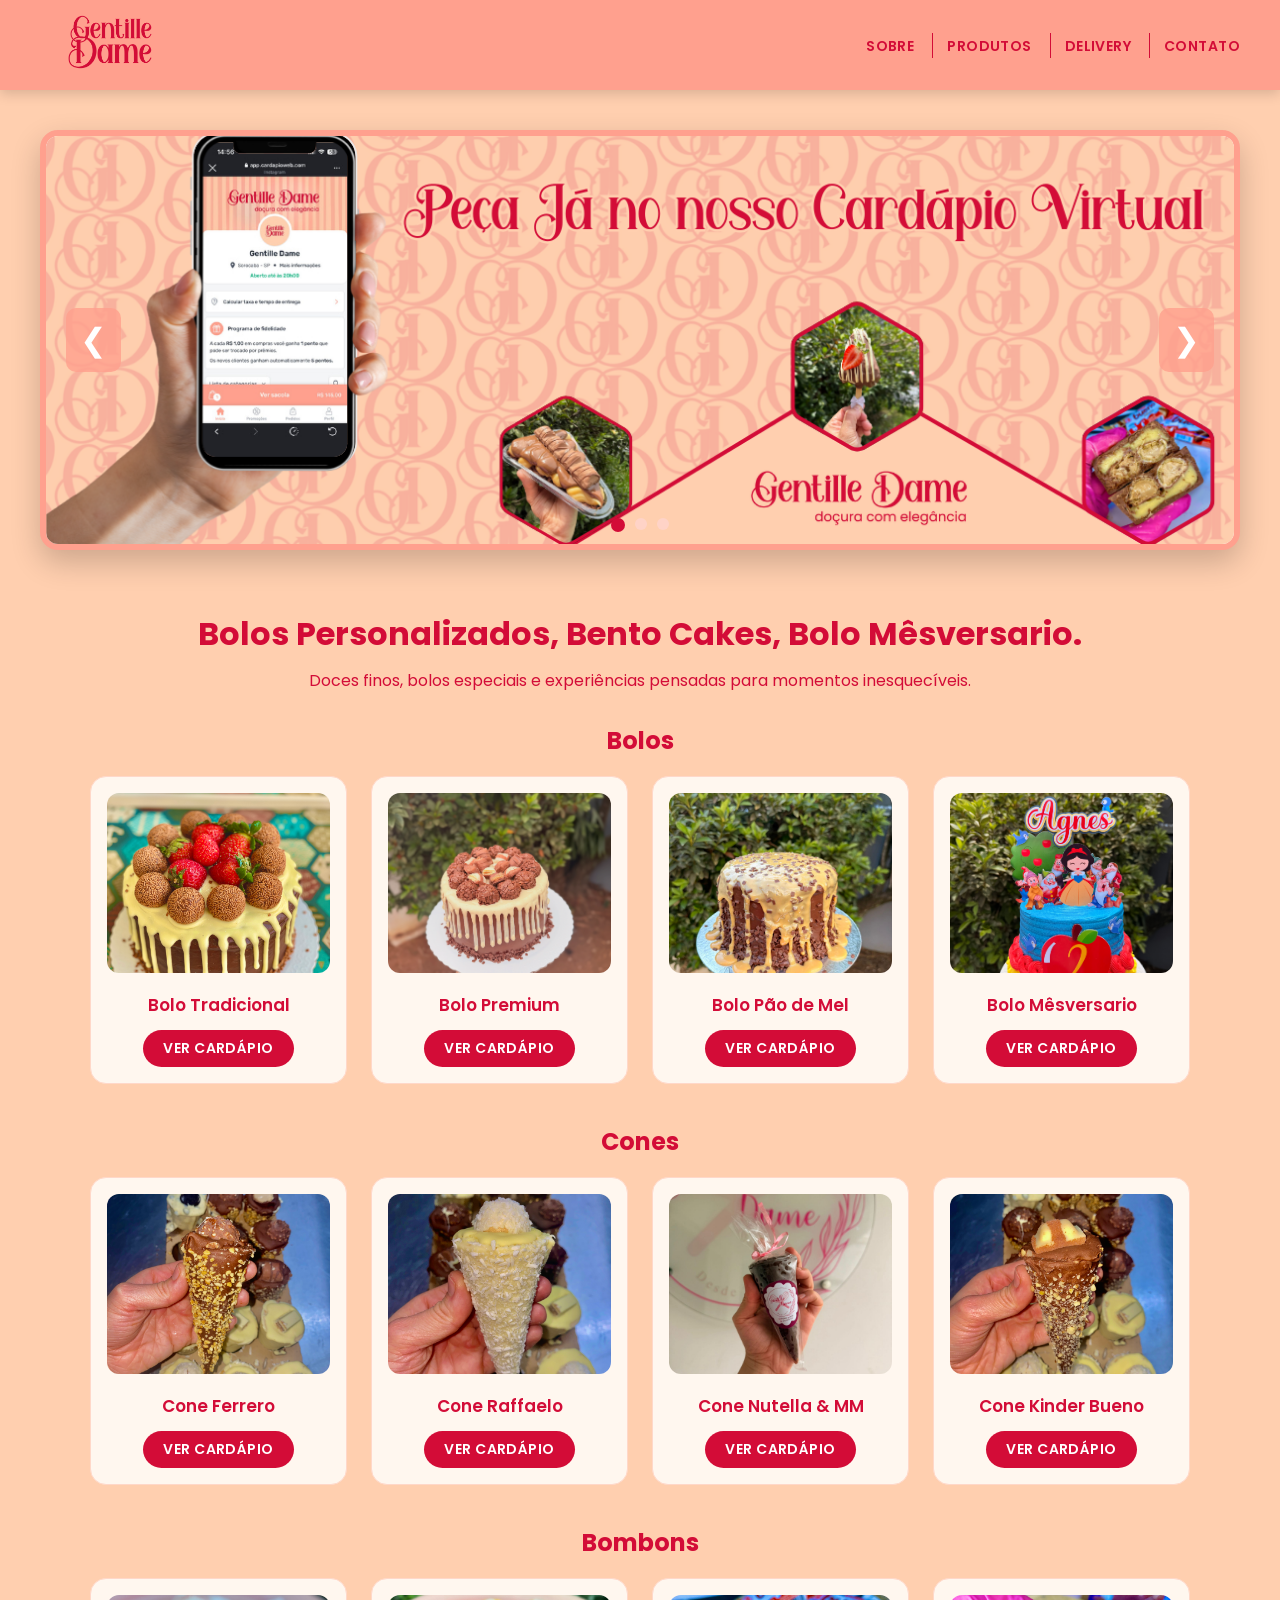
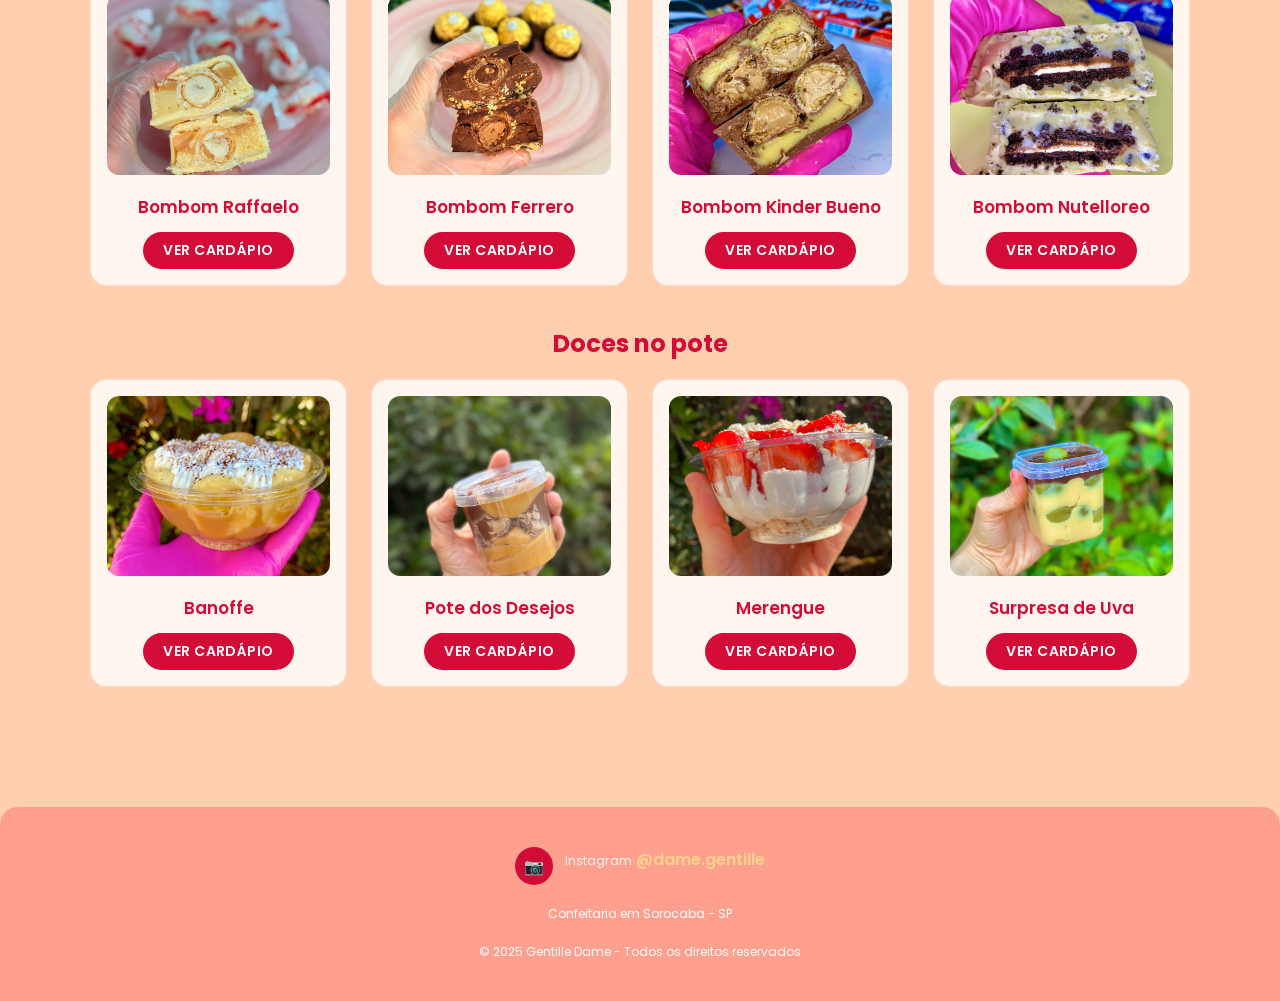
==== commit 97f20fd3: "pequenos ajustes de palavras chave" ====
--- a/index.html
+++ b/index.html
@@ -3,11 +3,19 @@
 <head>
   <meta charset="UTF-8" />
   <meta name="viewport" content="width=device-width, initial-scale=1.0" />
-  <title>Gentille Dame</title>
+  <title>Gentille Dame | Confeitaria em Sorocaba | Bolos Personalizados, Bento Cakes e Mesversário</title>
+
+<meta name="description" content="Confeitaria em Sorocaba especializada em bolos personalizados, bento cakes e bolos de mesversário. Encomende pelo WhatsApp.">
+
+<meta name="keywords" content="confeitaria em sorocaba, bolos personalizados sorocaba, bento cake sorocaba, bolo de mesversário sorocaba">
+
+<meta name="robots" content="index, follow">
+<meta name="author" content="Gentille Dame">
+
+<meta name="viewport" content="width=device-width, initial-scale=1.0">
 
   <!-- FAVICON (logo na aba) -->
   <link rel="icon" type="image/png" href="img/imgdame.png" />
-
   <!-- Fonte Poppins -->
   <link href="https://fonts.googleapis.com/css2?family=Poppins:wght@300;400;500;600;700&display=swap" rel="stylesheet">
 
@@ -57,7 +65,7 @@
   <!-- BANNER MOBILE (só aparece no celular) -->
   <section class="mobile-banner">
     <!-- troque o arquivo por um banner seu: img/banner-mobile.jpg -->
-    <img src="img/mobile.png" alt="Gentille Dame" />
+    <img src="img/confeitaria.png" alt="Gentille Dame" />
   </section>
 
   <!-- SLIDER (desktop) -->
@@ -67,7 +75,7 @@
     <button class="slider-btn next" id="nextBtn">❯</button>
 
     <div class="slider" id="slider">
-      <div class="slide" style="background-image: url('img/Natal com sabor de elegância (2).png')"></div>
+      <div class="slide" style="background-image: url('img/confeitaria-sorocaba.png')"></div>
       <div class="slide" style="background-image: url('img/geladinho.png');"></div>
       <div class="slide" style="background-image: url('img/delivey.png');"></div>
     </div>
@@ -78,7 +86,7 @@
 
   <!-- PRODUTOS -->
   <section class="produtos" id="produtos">
-    <h2>Conheça nossos sabores</h2>
+    <h1>Bolos Personalizados, Bento Cakes, Bolo Mêsversario.</h1>
     <p>Doces finos, bolos especiais e experiências pensadas para momentos inesquecíveis.</p>
 
     <!-- BOLOS -->
@@ -86,25 +94,25 @@
       <h3 class="titulo-grupo">Bolos</h3>
       <div class="grid-produtos">
         <div class="card">
-          <img src="img/bolo (1).HEIC" />
+          <img src="img/bentocake.HEIC" alt=" bento cake personalizado em sorocaba" />
           <h4 class="produto-nome">Bolo Tradicional</h4>
           <a href="https://app.cardapioweb.com/gentille_dame" target="_blank" class="btn-cardapio" rel="noopener">Ver cardápio</a>
         </div>
 
         <div class="card">
-          <img src="img/bolo (1).JPG" />
+          <img src="img/bolo.JPG" alt="bolo personalizado em sorocaba"/>
           <h4 class="produto-nome">Bolo Premium</h4>
           <a href="https://app.cardapioweb.com/gentille_dame" target="_blank" class="btn-cardapio" rel="noopener">Ver cardápio</a>
         </div>
 
         <div class="card">
-          <img src="img/bolo pao de mel.jpeg" />
+          <img src="img/bolo pao de mel.jpeg" alt="bolo pão de mel em sorocaba" />
           <h4 class="produto-nome">Bolo Pão de Mel</h4>
           <a href="https://app.cardapioweb.com/gentille_dame" target="_blank" class="btn-cardapio" rel="noopener">Ver cardápio</a>
         </div>
 
         <div class="card">
-          <img src="img/bolo5.jpg" />
+          <img src="img/mesversario.jpg" alt=" Bolo Mêsversario em Sorocaba" />
           <h4 class="produto-nome">Bolo Mêsversario</h4>
           <a href="https://app.cardapioweb.com/gentille_dame" target="_blank" class="btn-cardapio" rel="noopener">Ver cardápio</a>
         </div>
@@ -116,25 +124,25 @@
       <h3 class="titulo-grupo">Cones</h3>
       <div class="grid-produtos">
         <div class="card">
-          <img src="img/cone ferrero.jpg" />
+          <img src="img/cone ferrero.jpg" alt="Cone Recheado em Sorocaba" />
           <h4 class="produto-nome">Cone Ferrero</h4>
           <a href="https://app.cardapioweb.com/gentille_dame" target="_blank" class="btn-cardapio" rel="noopener">Ver cardápio</a>
         </div>
 
         <div class="card">
-          <img src="img/cone rafaelo.jpg" />
+          <img src="img/cone rafaelo.jpg" alt="Cone Recheado em Sorocaba" />
           <h4 class="produto-nome">Cone Raffaelo</h4>
           <a href="https://app.cardapioweb.com/gentille_dame" target="_blank" class="btn-cardapio" rel="noopener">Ver cardápio</a>
         </div>
 
         <div class="card">
-          <img src="img/Cone nutella e mm.jpeg" />
+          <img src="img/Cone nutella e mm.jpeg" alt="Cone Recheado em Sorocaba" />
           <h4 class="produto-nome">Cone Nutella & MM</h4>
           <a href="https://app.cardapioweb.com/gentille_dame" target="_blank" class="btn-cardapio" rel="noopener">Ver cardápio</a>
         </div>
 
         <div class="card">
-          <img src="img/conekinder.jpg" />
+          <img src="img/conekinder.jpg" alt="Cone Recheado em Sorocaba" />
           <h4 class="produto-nome">Cone Kinder Bueno</h4>
           <a href="https://app.cardapioweb.com/gentille_dame" target="_blank" class="btn-cardapio" rel="noopener">Ver cardápio</a>
         </div>
@@ -146,25 +154,25 @@
       <h3 class="titulo-grupo">Bombons</h3>
       <div class="grid-produtos">
         <div class="card">
-          <img src="img/bombom (1).jpeg" />
+          <img src="img/bombom (1).jpeg" alt="bombom trufado em sorocaba"/>
           <h4 class="produto-nome">Bombom Raffaelo</h4>
           <a href="https://app.cardapioweb.com/gentille_dame" target="_blank" class="btn-cardapio" rel="noopener">Ver cardápio</a>
         </div>
 
         <div class="card">
-          <img src="img/bombom (2).jpeg" />
+          <img src="img/bombom (2).jpeg" alt="bombom trufado em sorocaba" />
           <h4 class="produto-nome">Bombom Ferrero</h4>
           <a href="https://app.cardapioweb.com/gentille_dame" target="_blank" class="btn-cardapio" rel="noopener">Ver cardápio</a>
         </div>
 
         <div class="card">
-          <img src="img/bombom oreo (3).jpg" />
+          <img src="img/bombom oreo (3).jpg" alt="bombom trufado em sorocaba" />
           <h4 class="produto-nome">Bombom Kinder Bueno</h4>
           <a href="https://app.cardapioweb.com/gentille_dame" target="_blank" class="btn-cardapio" rel="noopener">Ver cardápio</a>
         </div>
 
         <div class="card">
-          <img src="img/bombom oreo (4).jpg" />
+          <img src="img/bombom oreo (4).jpg"  alt="bombom trufado em sorocaba"/>
           <h4 class="produto-nome">Bombom Nutelloreo</h4>
           <a href="https://app.cardapioweb.com/gentille_dame" target="_blank" class="btn-cardapio" rel="noopener">Ver cardápio</a>
         </div>
@@ -211,7 +219,7 @@
         <a href="https://instagram.com/dame.gentille" target="_blank" rel="noopener">@dame.gentille</a>
       </div>
     </div>
-
+    <p class="footer-copy"> Confeitaria em Sorocaba - SP</p>
     <p class="footer-copy">© 2025 Gentille Dame - Todos os direitos reservados</p>
   </footer>
 
--- a/css/style.css
+++ b/css/style.css
@@ -147,10 +147,6 @@
   gap: 10px;
 }
 
-/* ✅ IMPORTANTE:
-   Seu JS cria .dot, então o CSS também precisa ter .dot.
-   Mantive .indicator também caso você use em outro lugar.
-*/
 .dot,
 .indicator {
   width: 12px;
@@ -175,7 +171,7 @@
   text-align: center;
 }
 
-.produtos h2 {
+.produtos h1 {
   font-size: 32px;
   margin-bottom: 10px;
   color: #d30c37;
@@ -199,7 +195,7 @@
   font-weight: 700;
   color: #d30c37;
   margin-bottom: 18px;
-  font-family: "F_toggleeldberg", "Poppins", sans-serif;
+  font-family: "Feldberg", "Poppins", sans-serif;
 }
 
 /* GRID DOS CARDS */
@@ -211,11 +207,7 @@
   margin: 0 auto;
 }
 
-/* CARD PADRÃO
-   ⚠️ Você tinha .card duplicado com bordas diferentes.
-   Eu mantive a versão mais recente (borda 1px), para não ficar conflito.
-   Se você quiser a borda de 2px natalina no padrão, eu ajusto.
-*/
+/* CARD PADRÃO */
 .card {
   background: #fff7ef;
   border-radius: 16px;
@@ -238,7 +230,6 @@
   border-radius: 12px;
 }
 
-/* NOME DO PRODUTO */
 .produto-nome {
   margin-top: 12px;
   font-size: 17px;
@@ -246,7 +237,6 @@
   color: #d30c37;
 }
 
-/* BOTÃO DO CARDAPIO */
 .btn-cardapio {
   display: inline-block;
   margin-top: 12px;
@@ -416,7 +406,6 @@
 
 /* =========================================================
    ✅ MOBILE (MENU HAMBURGUER + BANNER + 2 COLUNAS)
-   (SEM ALTERAR A VERSÃO WEB)
    ========================================================= */
 
 /* BOTÃO HAMBURGUER */
@@ -428,6 +417,12 @@
   background: transparent;
   cursor: pointer;
   border-radius: 10px;
+
+  /* ✅ melhora MUITO no mobile */
+  position: relative;
+  z-index: 1000000;
+  -webkit-tap-highlight-color: transparent;
+  touch-action: manipulation;
 }
 
 .menu-toggle span {
@@ -443,16 +438,16 @@
 /* menu dropdown mobile */
 .mobile-menu {
   display: none;
-  position: absolute;
+  position: fixed;
   top: 90px;
   right: 18px;
   background: #fff7ef;
   border: 1px solid rgba(211, 12, 55, 0.2);
   border-radius: 14px;
   padding: 10px;
-  width: 200px;
+  width: 220px;
   box-shadow: 0 14px 30px rgba(0,0,0,0.18);
-  z-index: 999;
+  z-index: 999999;
 }
 
 .mobile-menu a {
@@ -470,11 +465,6 @@
 
 .mobile-menu.open {
   display: block;
-}
-
-/* referência pro menu absoluto */
-.header .nav {
-  position: relative;
 }
 
 /* banner mobile */
@@ -489,7 +479,6 @@
   width: 100%;
   height: auto;
 
-  /* 🔥 garante meia tela no mobile */
   max-height: 50vh;
   object-fit: cover;
 
@@ -499,17 +488,15 @@
   box-shadow: 0 12px 30px rgba(0, 0, 0, 0.2);
 }
 
-
 /* ================== RESPONSIVO (MOBILE) ================== */
 
 @media (max-width: 700px) {
   .header {
-    flex-direction: row; /* mantém header alinhado no mobile */
+    flex-direction: row;
     height: 90px;
     padding: 16px 18px;
   }
 
-  /* esconde links e mostra hambúrguer */
   .nav-links {
     display: none !important;
   }
@@ -518,7 +505,6 @@
     display: block;
   }
 
-  /* some slider e mostra banner */
   .slider-container {
     display: none;
   }
@@ -527,7 +513,6 @@
     display: block;
   }
 
-  /* produtos 2 por linha */
   .grid-produtos {
     grid-template-columns: repeat(2, 1fr) !important;
     gap: 14px;
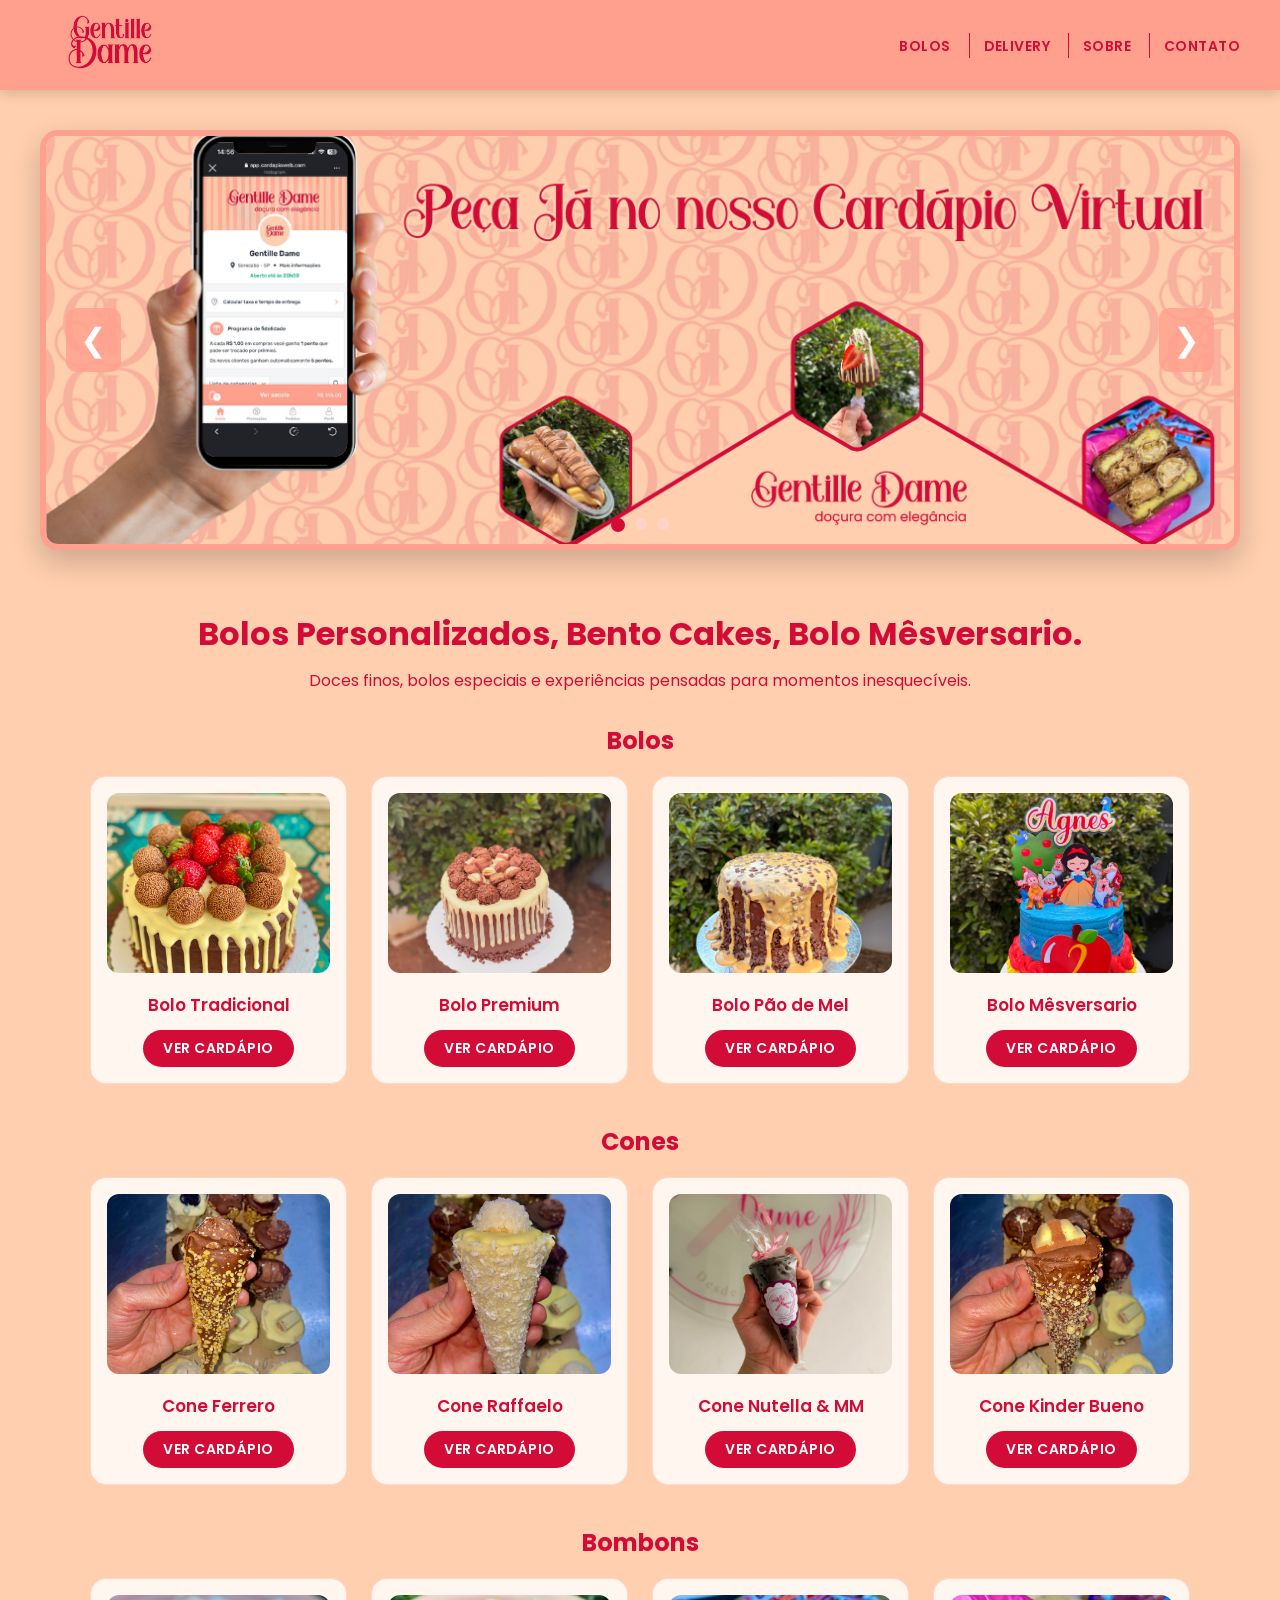
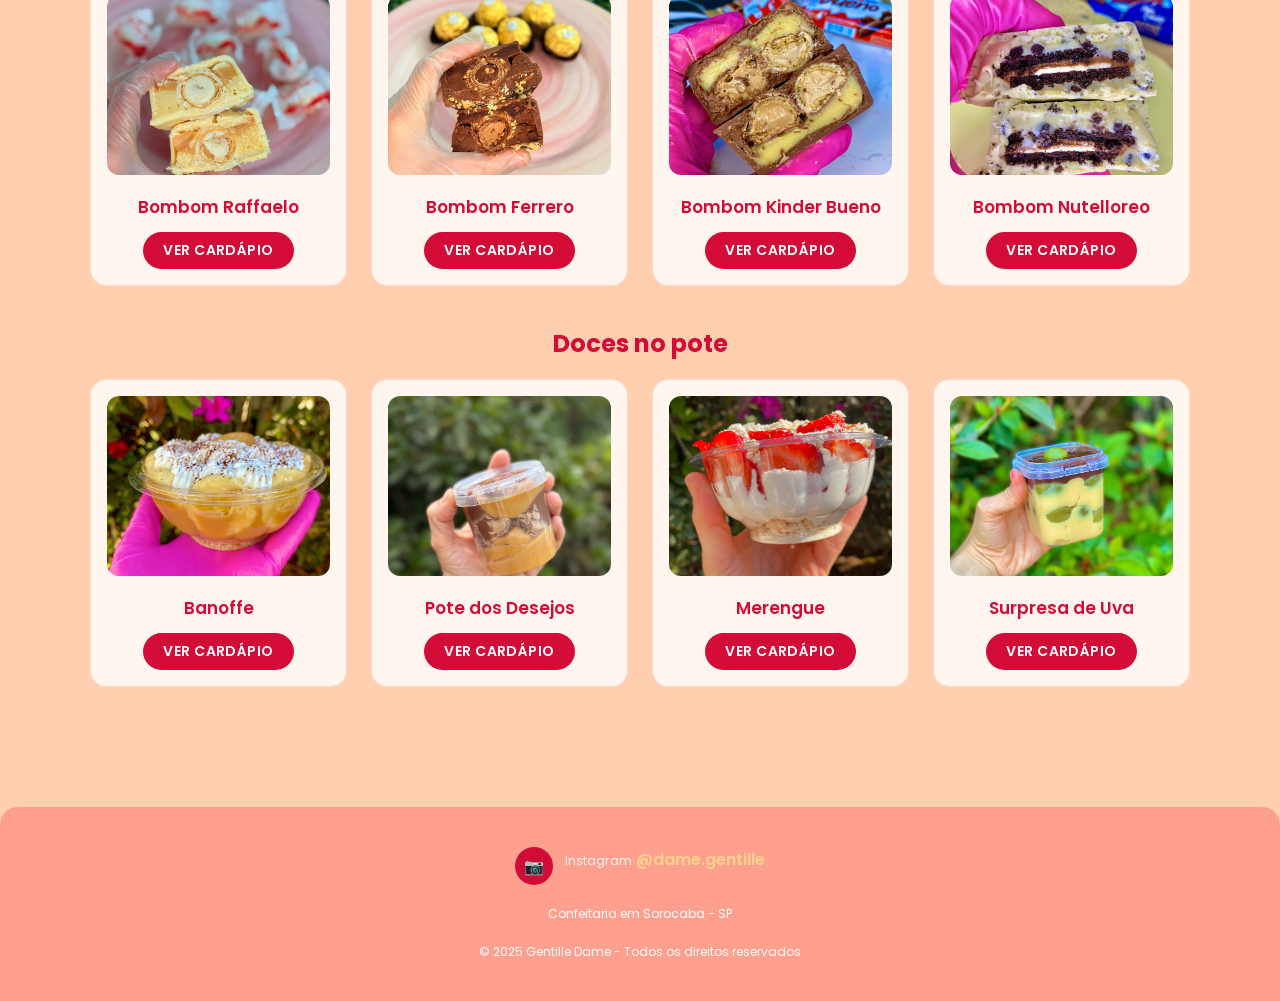
==== commit 983e9073: "pagina bolo" ====
--- a/index.html
+++ b/index.html
@@ -41,9 +41,9 @@
     <nav class="nav">
       <!-- LINKS (desktop) -->
       <ul class="nav-links">
+        <li><a href="session/bolos.html">Bolos</a></li>
+        <li><a href="https://app.cardapioweb.com/gentille_dame" target="_blank" rel="noopener">Delivery</a></li>
         <li><a href="session/sobre.html">Sobre</a></li>
-        <li><a href="#produtos">Produtos</a></li>
-        <li><a href="https://app.cardapioweb.com/gentille_dame" target="_blank" rel="noopener">Delivery</a></li>
         <li><a href="https://wa.me/5515996675519" target="_blank" rel="noopener">Contato</a></li>
       </ul>
 
@@ -54,9 +54,9 @@
 
       <!-- MENU MOBILE (abre ao clicar) -->
       <div class="mobile-menu" id="mobileMenu">
+        <a href="session/bolos.html">Bolos</a>
+        <a href="https://app.cardapioweb.com/gentille_dame" target="_blank" rel="noopener">Delivery</a>
         <a href="session/sobre.html">Sobre</a>
-        <a href="#produtos">Produtos</a>
-        <a href="https://app.cardapioweb.com/gentille_dame" target="_blank" rel="noopener">Delivery</a>
         <a href="https://wa.me/5515996675519" target="_blank" rel="noopener">Contato</a>
       </div>
     </nav>
@@ -96,25 +96,25 @@
         <div class="card">
           <img src="img/bentocake.HEIC" alt=" bento cake personalizado em sorocaba" />
           <h4 class="produto-nome">Bolo Tradicional</h4>
-          <a href="https://app.cardapioweb.com/gentille_dame" target="_blank" class="btn-cardapio" rel="noopener">Ver cardápio</a>
+          <a href="session/bolos.html" class="btn-cardapio">Ver cardápio</a>
         </div>
 
         <div class="card">
           <img src="img/bolo.JPG" alt="bolo personalizado em sorocaba"/>
           <h4 class="produto-nome">Bolo Premium</h4>
-          <a href="https://app.cardapioweb.com/gentille_dame" target="_blank" class="btn-cardapio" rel="noopener">Ver cardápio</a>
+          <a href="session/bolos.html" class="btn-cardapio">Ver cardápio</a>
         </div>
 
         <div class="card">
           <img src="img/bolo pao de mel.jpeg" alt="bolo pão de mel em sorocaba" />
           <h4 class="produto-nome">Bolo Pão de Mel</h4>
-          <a href="https://app.cardapioweb.com/gentille_dame" target="_blank" class="btn-cardapio" rel="noopener">Ver cardápio</a>
+          <a href="session/bolos.html" class="btn-cardapio">Ver cardápio</a>
         </div>
 
         <div class="card">
           <img src="img/mesversario.jpg" alt=" Bolo Mêsversario em Sorocaba" />
           <h4 class="produto-nome">Bolo Mêsversario</h4>
-          <a href="https://app.cardapioweb.com/gentille_dame" target="_blank" class="btn-cardapio" rel="noopener">Ver cardápio</a>
+          <a href="session/bolos.html" class="btn-cardapio">Ver cardápio</a>
         </div>
       </div>
     </div>
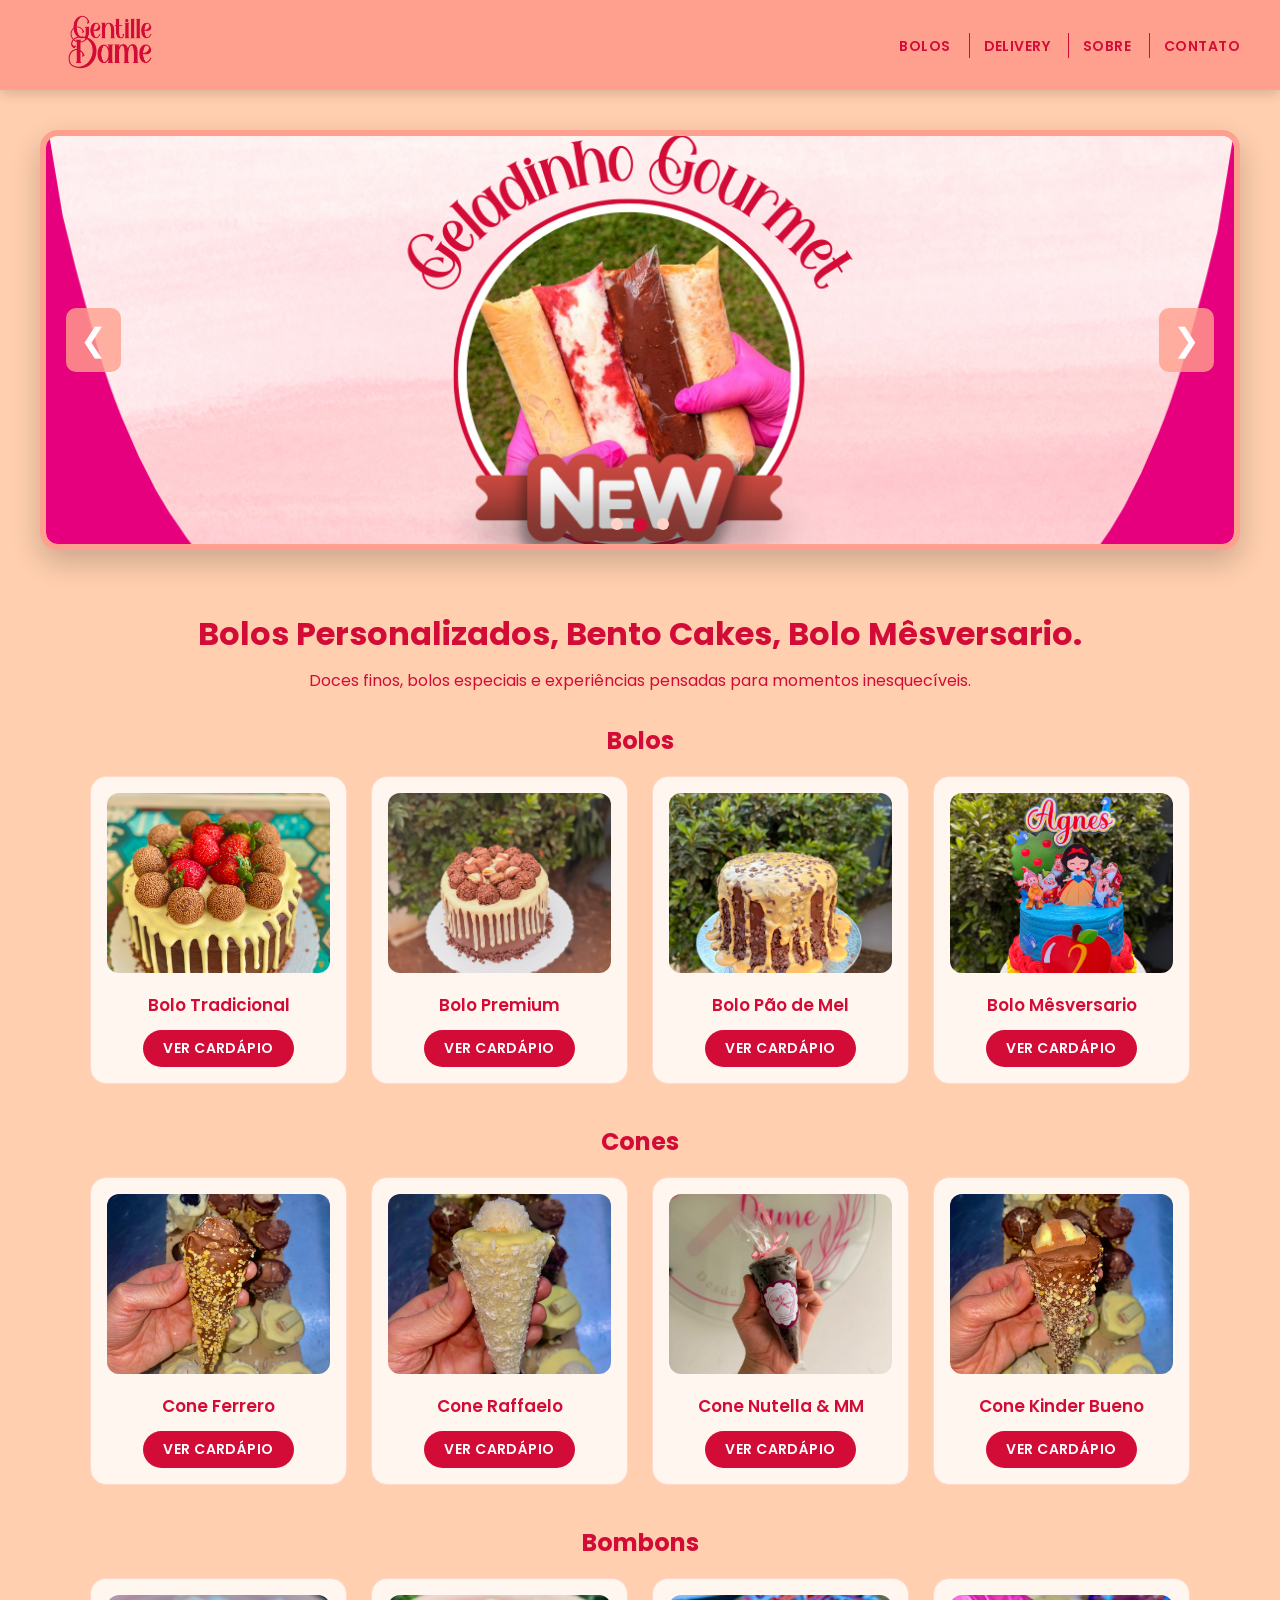
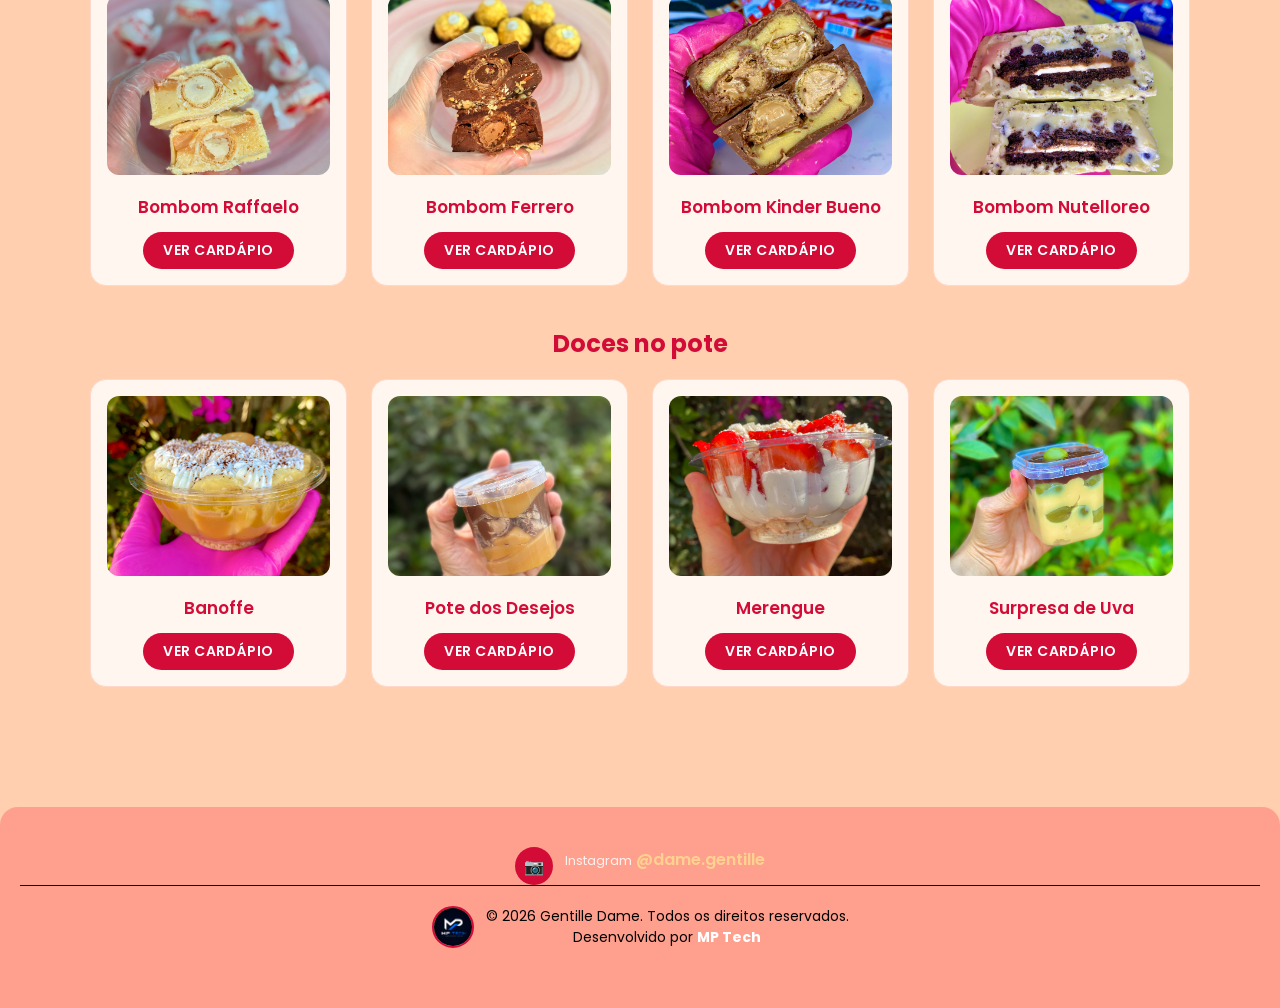
==== commit c25648ad: "insta" ====
--- a/index.html
+++ b/index.html
@@ -1,18 +1,21 @@
 <!DOCTYPE html>
 <html lang="pt-BR">
+
 <head>
   <meta charset="UTF-8" />
   <meta name="viewport" content="width=device-width, initial-scale=1.0" />
   <title>Gentille Dame | Confeitaria em Sorocaba | Bolos Personalizados, Bento Cakes e Mesversário</title>
 
-<meta name="description" content="Confeitaria em Sorocaba especializada em bolos personalizados, bento cakes e bolos de mesversário. Encomende pelo WhatsApp.">
-
-<meta name="keywords" content="confeitaria em sorocaba, bolos personalizados sorocaba, bento cake sorocaba, bolo de mesversário sorocaba">
-
-<meta name="robots" content="index, follow">
-<meta name="author" content="Gentille Dame">
-
-<meta name="viewport" content="width=device-width, initial-scale=1.0">
+  <meta name="description"
+    content="Confeitaria em Sorocaba especializada em bolos personalizados, bento cakes e bolos de mesversário. Encomende pelo WhatsApp.">
+
+  <meta name="keywords"
+    content="confeitaria em sorocaba, bolos personalizados sorocaba, bento cake sorocaba, bolo de mesversário sorocaba">
+
+  <meta name="robots" content="index, follow">
+  <meta name="author" content="Gentille Dame">
+
+  <meta name="viewport" content="width=device-width, initial-scale=1.0">
 
   <!-- FAVICON (logo na aba) -->
   <link rel="icon" type="image/png" href="img/imgdame.png" />
@@ -21,6 +24,7 @@
 
   <link rel="stylesheet" href="css/style.css" />
 </head>
+
 <body>
 
   <!-- PRELOADER -->
@@ -100,7 +104,7 @@
         </div>
 
         <div class="card">
-          <img src="img/bolo.JPG" alt="bolo personalizado em sorocaba"/>
+          <img src="img/bolo.JPG" alt="bolo personalizado em sorocaba" />
           <h4 class="produto-nome">Bolo Premium</h4>
           <a href="session/bolos.html" class="btn-cardapio">Ver cardápio</a>
         </div>
@@ -126,25 +130,29 @@
         <div class="card">
           <img src="img/cone ferrero.jpg" alt="Cone Recheado em Sorocaba" />
           <h4 class="produto-nome">Cone Ferrero</h4>
-          <a href="https://app.cardapioweb.com/gentille_dame" target="_blank" class="btn-cardapio" rel="noopener">Ver cardápio</a>
+          <a href="https://app.cardapioweb.com/gentille_dame" target="_blank" class="btn-cardapio" rel="noopener">Ver
+            cardápio</a>
         </div>
 
         <div class="card">
           <img src="img/cone rafaelo.jpg" alt="Cone Recheado em Sorocaba" />
           <h4 class="produto-nome">Cone Raffaelo</h4>
-          <a href="https://app.cardapioweb.com/gentille_dame" target="_blank" class="btn-cardapio" rel="noopener">Ver cardápio</a>
+          <a href="https://app.cardapioweb.com/gentille_dame" target="_blank" class="btn-cardapio" rel="noopener">Ver
+            cardápio</a>
         </div>
 
         <div class="card">
           <img src="img/Cone nutella e mm.jpeg" alt="Cone Recheado em Sorocaba" />
           <h4 class="produto-nome">Cone Nutella & MM</h4>
-          <a href="https://app.cardapioweb.com/gentille_dame" target="_blank" class="btn-cardapio" rel="noopener">Ver cardápio</a>
+          <a href="https://app.cardapioweb.com/gentille_dame" target="_blank" class="btn-cardapio" rel="noopener">Ver
+            cardápio</a>
         </div>
 
         <div class="card">
           <img src="img/conekinder.jpg" alt="Cone Recheado em Sorocaba" />
           <h4 class="produto-nome">Cone Kinder Bueno</h4>
-          <a href="https://app.cardapioweb.com/gentille_dame" target="_blank" class="btn-cardapio" rel="noopener">Ver cardápio</a>
+          <a href="https://app.cardapioweb.com/gentille_dame" target="_blank" class="btn-cardapio" rel="noopener">Ver
+            cardápio</a>
         </div>
       </div>
     </div>
@@ -154,27 +162,31 @@
       <h3 class="titulo-grupo">Bombons</h3>
       <div class="grid-produtos">
         <div class="card">
-          <img src="img/bombom (1).jpeg" alt="bombom trufado em sorocaba"/>
+          <img src="img/bombom (1).jpeg" alt="bombom trufado em sorocaba" />
           <h4 class="produto-nome">Bombom Raffaelo</h4>
-          <a href="https://app.cardapioweb.com/gentille_dame" target="_blank" class="btn-cardapio" rel="noopener">Ver cardápio</a>
+          <a href="https://app.cardapioweb.com/gentille_dame" target="_blank" class="btn-cardapio" rel="noopener">Ver
+            cardápio</a>
         </div>
 
         <div class="card">
           <img src="img/bombom (2).jpeg" alt="bombom trufado em sorocaba" />
           <h4 class="produto-nome">Bombom Ferrero</h4>
-          <a href="https://app.cardapioweb.com/gentille_dame" target="_blank" class="btn-cardapio" rel="noopener">Ver cardápio</a>
+          <a href="https://app.cardapioweb.com/gentille_dame" target="_blank" class="btn-cardapio" rel="noopener">Ver
+            cardápio</a>
         </div>
 
         <div class="card">
           <img src="img/bombom oreo (3).jpg" alt="bombom trufado em sorocaba" />
           <h4 class="produto-nome">Bombom Kinder Bueno</h4>
-          <a href="https://app.cardapioweb.com/gentille_dame" target="_blank" class="btn-cardapio" rel="noopener">Ver cardápio</a>
-        </div>
-
-        <div class="card">
-          <img src="img/bombom oreo (4).jpg"  alt="bombom trufado em sorocaba"/>
+          <a href="https://app.cardapioweb.com/gentille_dame" target="_blank" class="btn-cardapio" rel="noopener">Ver
+            cardápio</a>
+        </div>
+
+        <div class="card">
+          <img src="img/bombom oreo (4).jpg" alt="bombom trufado em sorocaba" />
           <h4 class="produto-nome">Bombom Nutelloreo</h4>
-          <a href="https://app.cardapioweb.com/gentille_dame" target="_blank" class="btn-cardapio" rel="noopener">Ver cardápio</a>
+          <a href="https://app.cardapioweb.com/gentille_dame" target="_blank" class="btn-cardapio" rel="noopener">Ver
+            cardápio</a>
         </div>
       </div>
     </div>
@@ -186,25 +198,29 @@
         <div class="card">
           <img src="img/pote (1).jpg" />
           <h4 class="produto-nome">Banoffe</h4>
-          <a href="https://app.cardapioweb.com/gentille_dame" target="_blank" class="btn-cardapio" rel="noopener">Ver cardápio</a>
+          <a href="https://app.cardapioweb.com/gentille_dame" target="_blank" class="btn-cardapio" rel="noopener">Ver
+            cardápio</a>
         </div>
 
         <div class="card">
           <img src="img/pote (2).jpg" />
           <h4 class="produto-nome">Pote dos Desejos</h4>
-          <a href="https://app.cardapioweb.com/gentille_dame" target="_blank" class="btn-cardapio" rel="noopener">Ver cardápio</a>
+          <a href="https://app.cardapioweb.com/gentille_dame" target="_blank" class="btn-cardapio" rel="noopener">Ver
+            cardápio</a>
         </div>
 
         <div class="card">
           <img src="img/pote (3).jpg" />
           <h4 class="produto-nome">Merengue</h4>
-          <a href="https://app.cardapioweb.com/gentille_dame" target="_blank" class="btn-cardapio" rel="noopener">Ver cardápio</a>
+          <a href="https://app.cardapioweb.com/gentille_dame" target="_blank" class="btn-cardapio" rel="noopener">Ver
+            cardápio</a>
         </div>
 
         <div class="card">
           <img src="img/pote (4).jpg" />
           <h4 class="produto-nome">Surpresa de Uva</h4>
-          <a href="https://app.cardapioweb.com/gentille_dame" target="_blank" class="btn-cardapio" rel="noopener">Ver cardápio</a>
+          <a href="https://app.cardapioweb.com/gentille_dame" target="_blank" class="btn-cardapio" rel="noopener">Ver
+            cardápio</a>
         </div>
       </div>
     </div>
@@ -216,13 +232,26 @@
       <div class="footer-icon">📷</div>
       <div class="footer-text">
         <span class="footer-label">Instagram</span>
-        <a href="https://instagram.com/dame.gentille" target="_blank" rel="noopener">@dame.gentille</a>
-      </div>
-    </div>
-    <p class="footer-copy"> Confeitaria em Sorocaba - SP</p>
-    <p class="footer-copy">© 2025 Gentille Dame - Todos os direitos reservados</p>
+        <a href="https://instagram.com/dame.gentille" target="_blank" rel="noopener">@dame.gentille</a><br>
+      </div>
+    </div>
+    <div class="copyright">
+
+      <a href="https://www.instagram.com/marlon_patrick009/" target="_blank" class="desenvolvido-por">
+
+        <img src="img/WhatsApp Image 2026-07-09 at 19.48.28.jpeg" alt="MP Tech" class="logo-mp">
+
+        <span>
+          © 2026 Gentille Dame. Todos os direitos reservados.<br>
+          Desenvolvido por <strong>MP Tech</strong>
+        </span>
+
+      </a>
+
+    </div>
   </footer>
 
   <script src="js/script.js"></script>
 </body>
-</html>
+
+</html>
--- a/css/style.css
+++ b/css/style.css
@@ -535,3 +535,106 @@
     font-size: 20px;
   }
 }
+
+.copyright {
+    border-top: 1px solid #000;
+    padding: 20px;
+    display: flex;
+    flex-direction: column;
+    align-items: center;
+    gap: 12px;
+    text-align: center;
+    color: #000;
+    font-size: 14px;
+}
+footer {
+    background: #111;
+    color: #fff;
+    padding-top: 60px;
+}
+
+.footer-grid {
+    display: grid;
+    grid-template-columns: 2fr 1fr;
+    gap: 60px;
+    padding-bottom: 50px;
+}
+
+footer h3 {
+    margin-bottom: 20px;
+    color: #d30c37;
+}
+
+footer p {
+    margin-bottom: 20px;
+    line-height: 1.8;
+}
+
+footer iframe {
+    width: 100%;
+    height: 250px;
+    border: none;
+    border-radius: 12px;
+}
+
+.whatsapp {
+    color: #ffa08e;
+    text-decoration: none;
+    font-size: 20px;
+    font-weight: bold;
+    transition: 0.3s;
+}
+
+.whatsapp:hover {
+    color: #d30c37;
+}
+
+
+
+.desenvolvido-por {
+    display: flex;
+    align-items: center;
+    gap: 12px;
+    text-decoration: none;
+    color: #000;
+    transition: 0.3s;
+}
+
+.desenvolvido-por:hover {
+    transform: translateY(-2px);
+}
+
+.desenvolvido-por strong {
+    color: #ffffff;
+    transition: 0.3s;
+}
+
+.desenvolvido-por:hover strong {
+    color: #d30c37;
+}
+
+.logo-mp {
+    width: 42px;
+    height: 42px;
+    border-radius: 50%;
+    object-fit: cover;
+    border: 2px solid #d30c37;
+    transition: 0.3s;
+}
+
+.desenvolvido-por:hover .logo-mp {
+    border-color: #ffa08e;
+    transform: scale(1.08);
+}
+
+@media (max-width: 768px) {
+    .footer-grid {
+        grid-template-columns: 1fr;
+    }
+
+    .desenvolvido-por {
+        flex-direction: column;
+        text-align: center;
+        gap: 10px;
+    }
+}
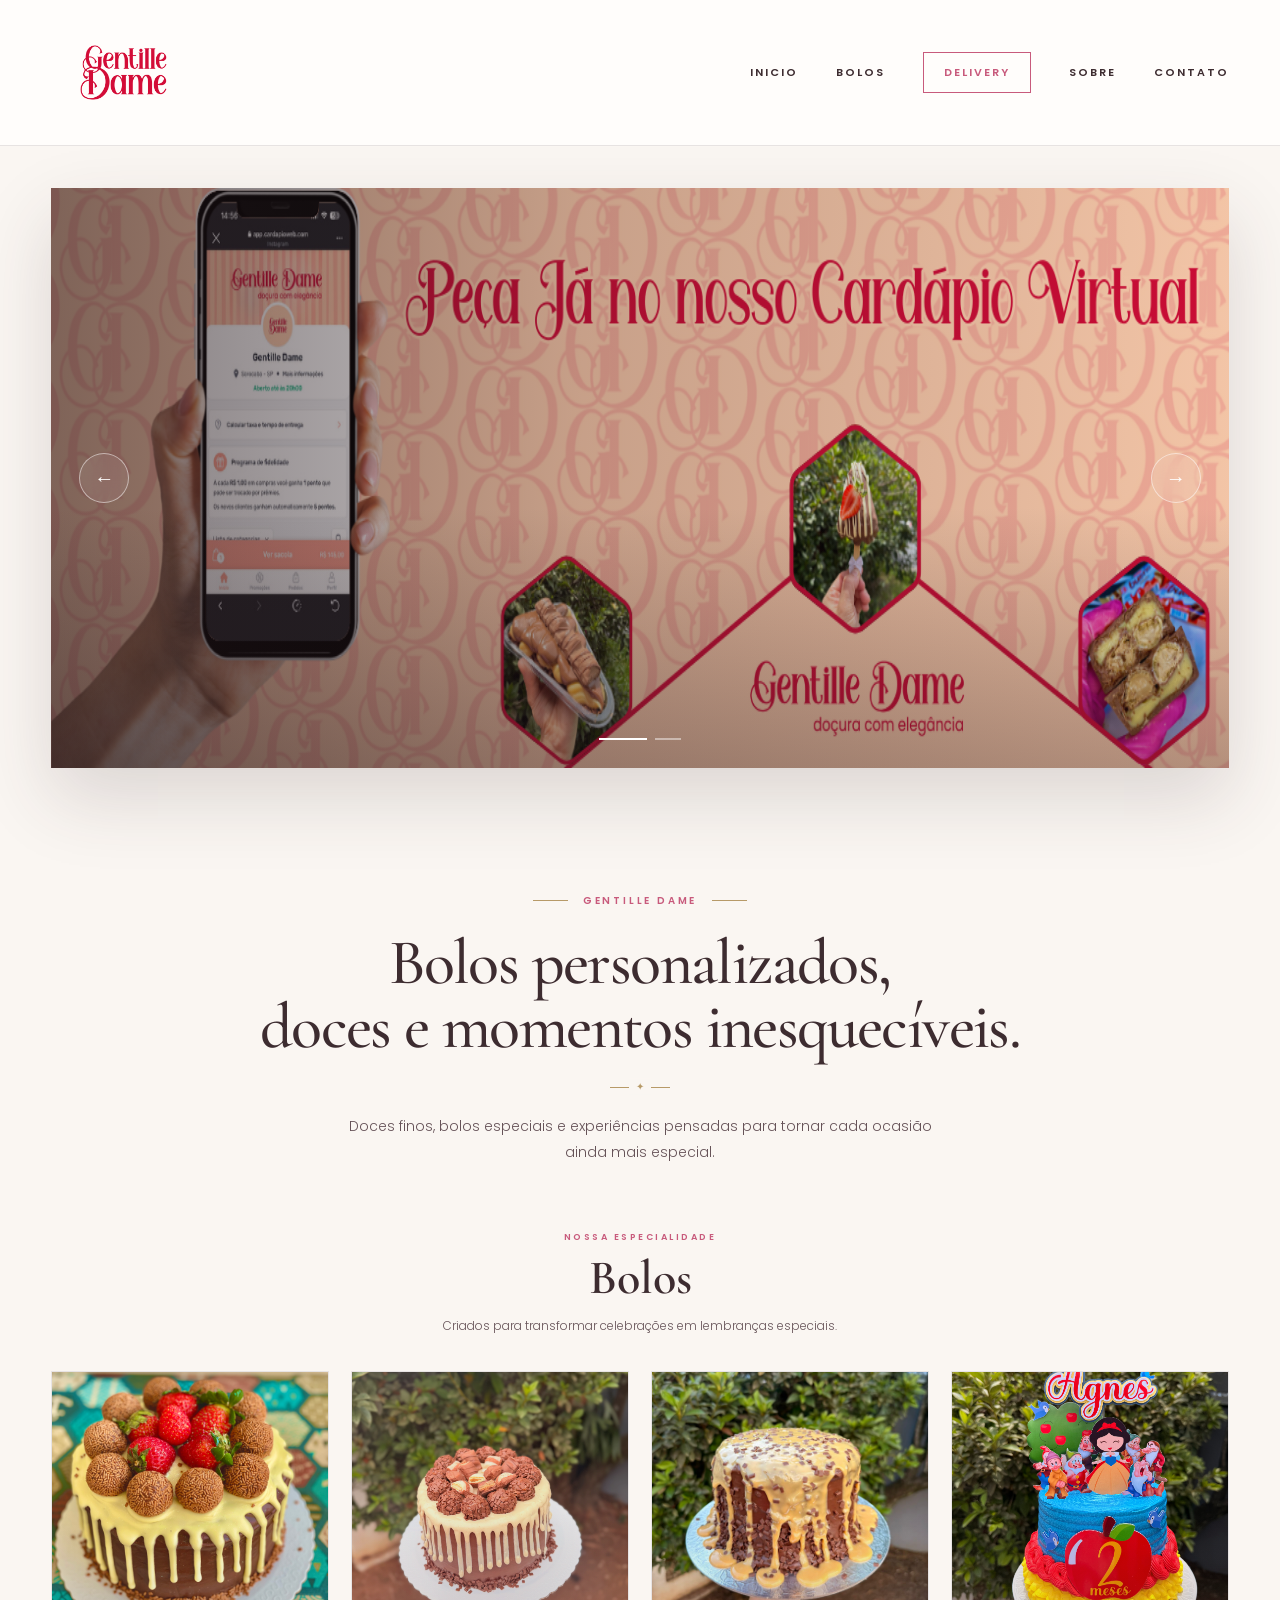
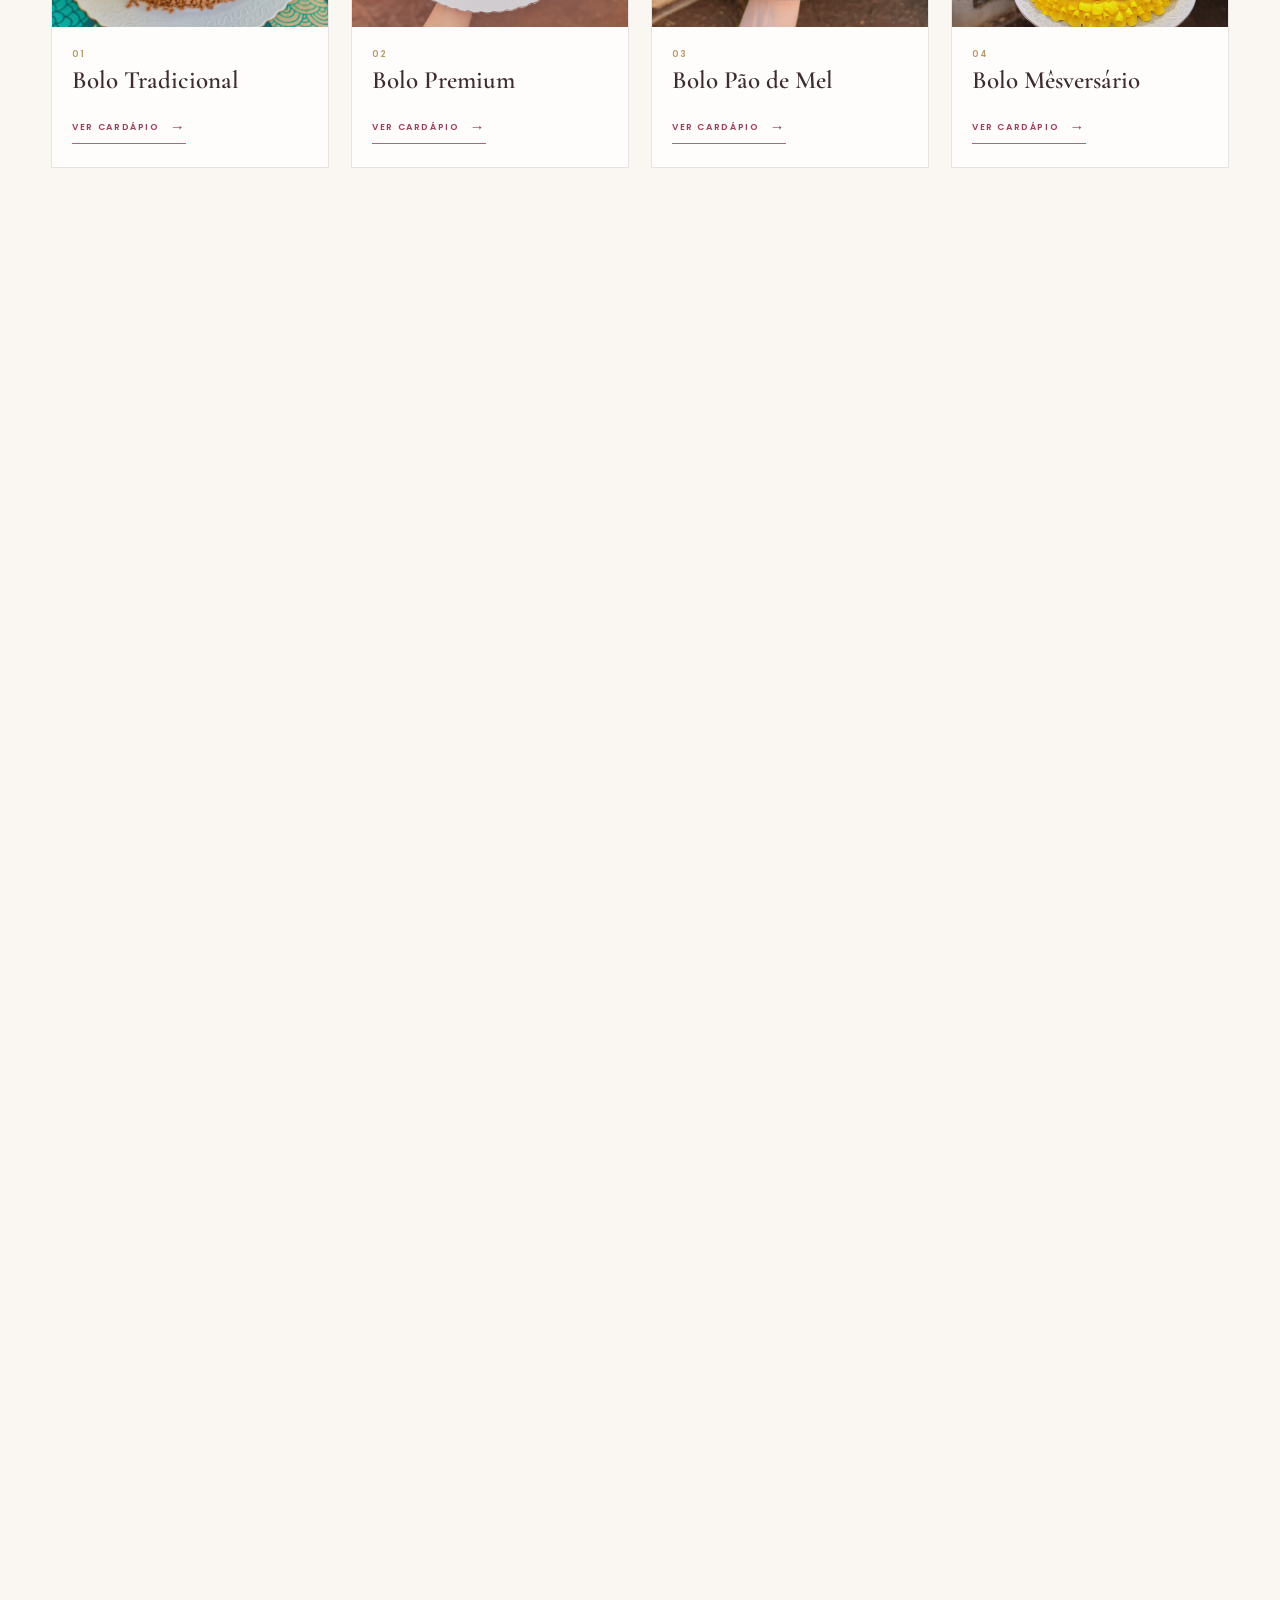
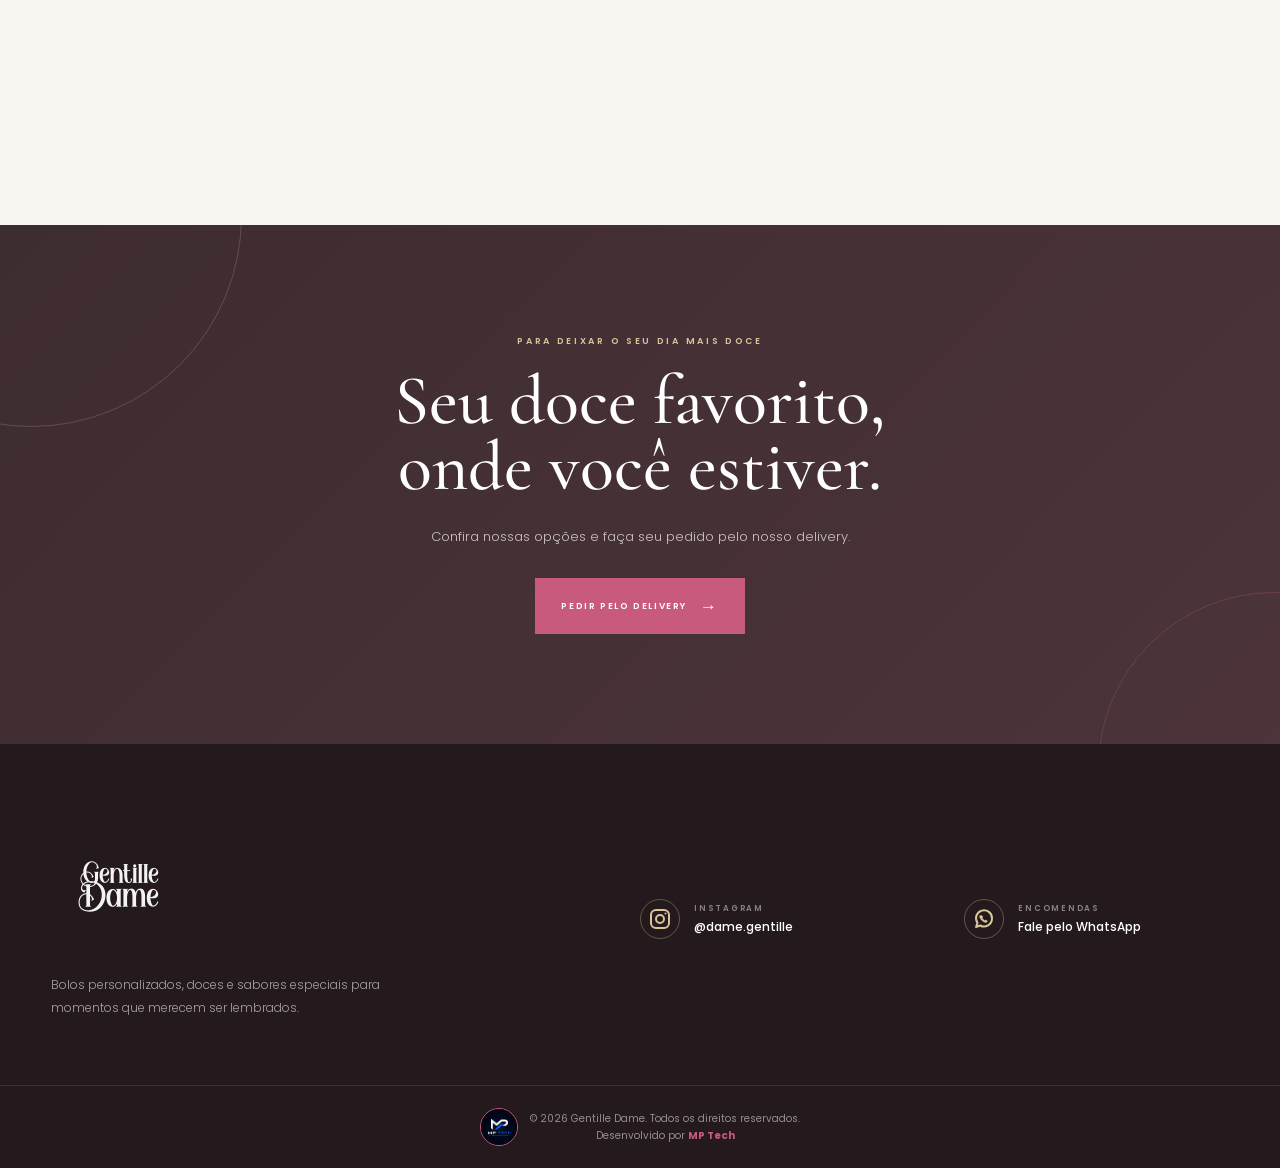
==== commit fae9e3fc: "atualização do site para nova versão" ====
--- a/index.html
+++ b/index.html
@@ -2,256 +2,1404 @@
 <html lang="pt-BR">
 
 <head>
-  <meta charset="UTF-8" />
-  <meta name="viewport" content="width=device-width, initial-scale=1.0" />
-  <title>Gentille Dame | Confeitaria em Sorocaba | Bolos Personalizados, Bento Cakes e Mesversário</title>
+  <meta charset="UTF-8">
+
+  <meta name="viewport" content="width=device-width, initial-scale=1.0">
+
+  <title>
+    Gentille Dame | Confeitaria em Sorocaba | Bolos Personalizados, Bento Cakes e Mesversário
+  </title>
 
   <meta name="description"
-    content="Confeitaria em Sorocaba especializada em bolos personalizados, bento cakes e bolos de mesversário. Encomende pelo WhatsApp.">
+    content="Gentille Dame é uma confeitaria em Sorocaba especializada em bolos personalizados, bento cakes, bolos de mesversário, cones recheados, bombons e doces no pote.">
 
   <meta name="keywords"
-    content="confeitaria em sorocaba, bolos personalizados sorocaba, bento cake sorocaba, bolo de mesversário sorocaba">
+    content="confeitaria em Sorocaba, bolos personalizados Sorocaba, bento cake Sorocaba, bolo mesversário Sorocaba, doces em Sorocaba, bolo de aniversário Sorocaba, cones recheados Sorocaba, bombons Sorocaba">
 
   <meta name="robots" content="index, follow">
+
   <meta name="author" content="Gentille Dame">
 
-  <meta name="viewport" content="width=device-width, initial-scale=1.0">
-
-  <!-- FAVICON (logo na aba) -->
-  <link rel="icon" type="image/png" href="img/imgdame.png" />
-  <!-- Fonte Poppins -->
-  <link href="https://fonts.googleapis.com/css2?family=Poppins:wght@300;400;500;600;700&display=swap" rel="stylesheet">
-
-  <link rel="stylesheet" href="css/style.css" />
+  <meta name="theme-color" content="#c85a7c">
+
+  <!-- FAVICON -->
+  <link rel="icon" type="image/png" href="img/imgdame.png">
+
+  <!-- FONTE -->
+  <link rel="preconnect" href="https://fonts.googleapis.com">
+
+  <link rel="preconnect" href="https://fonts.gstatic.com" crossorigin>
+
+  <link
+    href="https://fonts.googleapis.com/css2?family=Cormorant+Garamond:wght@400;500;600;700&family=Poppins:wght@300;400;500;600;700&display=swap"
+    rel="stylesheet">
+
+  <!-- CSS -->
+  <link rel="stylesheet" href="css/style.css">
+
 </head>
 
+
 <body>
 
-  <!-- PRELOADER -->
+
+  <!-- =====================================================
+       PRELOADER
+  ====================================================== -->
+
   <div class="preloader">
+
     <div class="logo-loading">
-      <img src="img/logo.png" alt="Gentille Dame" />
+
+      <img src="img/logo.png" alt="Gentille Dame">
+
     </div>
+
     <div class="loader-circle"></div>
-    <div class="loader-text">CARREGANDO</div>
+
+    <div class="loader-text">
+      CARREGANDO
+    </div>
+
   </div>
 
-  <!-- HEADER (desktop e mobile) -->
+
+  <!-- =====================================================
+       HEADER
+  ====================================================== -->
+
   <header class="header">
-    <div class="logo">
-      <img src="img/logo 2.png" alt="Gentille Dame" />
+
+    <div class="header-inner">
+
+
+      <!-- LOGO -->
+
+      <a href="index.html" class="logo" aria-label="Gentille Dame - Página inicial">
+
+        <img src="img/logo 2.png" alt="Gentille Dame Confeitaria">
+
+      </a>
+
+
+      <!-- NAVEGAÇÃO -->
+
+      <nav class="nav" aria-label="Navegação principal">
+
+        <ul class="nav-links">
+
+          <li>
+            <a href="index.html">
+              Inicio
+            </a>
+          </li>
+
+          <li>
+            <a href="session/bolos.html">
+              Bolos
+            </a>
+          </li>
+
+          <li>
+            <a href="https://app.cardapioweb.com/gentille_dame" target="_blank" rel="noopener">
+              Delivery
+            </a>
+          </li>
+
+          <li>
+            <a href="session/sobre.html">
+              Sobre
+            </a>
+          </li>
+
+          <li>
+            <a href="https://wa.me/5515996675519" target="_blank" rel="noopener">
+              Contato
+            </a>
+          </li>
+
+        </ul>
+
+
+        <!-- MENU MOBILE -->
+
+        <button class="menu-toggle" id="menuToggle" aria-label="Abrir menu" aria-expanded="false" type="button">
+
+          <span></span>
+          <span></span>
+          <span></span>
+
+        </button>
+
+
+        <div class="mobile-menu" id="mobileMenu">
+
+          <a href="index.html">
+            Inicio
+          </a>
+
+          <a href="session/bolos.html">
+            Bolos
+          </a>
+
+          <a href="https://app.cardapioweb.com/gentille_dame" target="_blank" rel="noopener">
+            Delivery
+          </a>
+
+          <a href="session/sobre.html">
+            Sobre
+          </a>
+
+          <a href="https://wa.me/5515996675519" target="_blank" rel="noopener">
+            Contato
+          </a>
+
+        </div>
+
+      </nav>
+
     </div>
 
-    <nav class="nav">
-      <!-- LINKS (desktop) -->
-      <ul class="nav-links">
-        <li><a href="session/bolos.html">Bolos</a></li>
-        <li><a href="https://app.cardapioweb.com/gentille_dame" target="_blank" rel="noopener">Delivery</a></li>
-        <li><a href="session/sobre.html">Sobre</a></li>
-        <li><a href="https://wa.me/5515996675519" target="_blank" rel="noopener">Contato</a></li>
-      </ul>
-
-      <!-- BOTÃO HAMBURGUER (mobile) -->
-      <button class="menu-toggle" id="menuToggle" aria-label="Abrir menu" aria-expanded="false">
-        <span></span><span></span><span></span>
+  </header>
+
+
+
+  <!-- =====================================================
+       BANNER MOBILE
+  ====================================================== -->
+
+  <section class="mobile-banner">
+
+    <div class="mobile-banner-image">
+
+      <img src="img/confeitaria.png" alt="Gentille Dame Confeitaria em Sorocaba">
+
+    </div>
+
+  </section>
+
+
+
+  <!-- =====================================================
+       HERO / SLIDER
+  ====================================================== -->
+
+  <main>
+
+
+    <section class="slider-container" aria-label="Destaques Gentille Dame">
+
+
+      <div class="slider" id="slider">
+
+
+        <!-- SLIDE 1 -->
+
+        <div class="slide" style="background-image: url('img/confeitaria-sorocaba.png');"
+          aria-label="Confeitaria Gentille Dame em Sorocaba">
+
+          <div class="slide-overlay">
+
+            <div class="slide-content">
+
+
+
+            </div>
+
+          </div>
+
+        </div>
+
+
+
+
+        <div class="slide" style="background-image: url('img/delivey.png');" aria-label="Delivery Gentille Dame">
+
+          <div class="slide-overlay">
+
+            <div class="slide-content">
+
+
+            </div>
+
+          </div>
+
+        </div>
+
+
+      </div>
+
+
+      <!-- SETA ANTERIOR -->
+
+      <button class="slider-btn prev" id="prevBtn" type="button" aria-label="Slide anterior">
+        <span>←</span>
       </button>
 
-      <!-- MENU MOBILE (abre ao clicar) -->
-      <div class="mobile-menu" id="mobileMenu">
-        <a href="session/bolos.html">Bolos</a>
-        <a href="https://app.cardapioweb.com/gentille_dame" target="_blank" rel="noopener">Delivery</a>
-        <a href="session/sobre.html">Sobre</a>
-        <a href="https://wa.me/5515996675519" target="_blank" rel="noopener">Contato</a>
+
+      <!-- SETA PRÓXIMO -->
+
+      <button class="slider-btn next" id="nextBtn" type="button" aria-label="Próximo slide">
+        <span>→</span>
+      </button>
+
+
+      <!-- INDICADORES -->
+
+      <div class="slider-indicators" id="indicators" aria-label="Indicadores dos slides"></div>
+
+
+    </section>
+
+
+
+    <!-- =====================================================
+         INTRODUÇÃO
+    ====================================================== -->
+
+    <section class="intro-section" id="produtos">
+
+      <div class="section-heading">
+
+        <span class="section-kicker">
+          GENTILLE DAME
+        </span>
+
+        <h1>
+          Bolos personalizados,
+          <br>
+          doces e momentos inesquecíveis.
+        </h1>
+
+        <div class="heading-line">
+
+          <span></span>
+
+        </div>
+
+        <p>
+          Doces finos, bolos especiais e experiências
+          pensadas para tornar cada ocasião ainda mais
+          especial.
+        </p>
+
       </div>
-    </nav>
-  </header>
-
-  <!-- BANNER MOBILE (só aparece no celular) -->
-  <section class="mobile-banner">
-    <!-- troque o arquivo por um banner seu: img/banner-mobile.jpg -->
-    <img src="img/confeitaria.png" alt="Gentille Dame" />
-  </section>
-
-  <!-- SLIDER (desktop) -->
-  <section class="slider-container">
-    <!-- BOTÕES -->
-    <button class="slider-btn prev" id="prevBtn">❮</button>
-    <button class="slider-btn next" id="nextBtn">❯</button>
-
-    <div class="slider" id="slider">
-      <div class="slide" style="background-image: url('img/confeitaria-sorocaba.png')"></div>
-      <div class="slide" style="background-image: url('img/geladinho.png');"></div>
-      <div class="slide" style="background-image: url('img/delivey.png');"></div>
+
+    </section>
+
+
+
+    <!-- =====================================================
+         PRODUTOS
+    ====================================================== -->
+
+    <section class="produtos">
+
+
+      <!-- ===================================================
+           BOLOS
+      ==================================================== -->
+
+      <div class="grupo-produto">
+
+
+        <div class="categoria-heading">
+
+          <span>
+            NOSSA ESPECIALIDADE
+          </span>
+
+          <h3 class="titulo-grupo">
+            Bolos
+          </h3>
+
+          <p>
+            Criados para transformar celebrações
+            em lembranças especiais.
+          </p>
+
+        </div>
+
+
+        <div class="grid-produtos">
+
+
+          <!-- BOLO 1 -->
+
+          <article class="card">
+
+            <div class="card-image">
+
+              <img src="img/bentocake.HEIC" alt="Bento cake personalizado em Sorocaba" loading="lazy">
+
+              <div class="card-image-overlay"></div>
+
+            </div>
+
+            <div class="card-content">
+
+              <span class="card-number">
+                01
+              </span>
+
+              <h4 class="produto-nome">
+                Bolo Tradicional
+              </h4>
+
+              <a href="session/bolos.html" class="btn-cardapio">
+                Ver cardápio
+                <span>→</span>
+              </a>
+
+            </div>
+
+          </article>
+
+
+          <!-- BOLO 2 -->
+
+          <article class="card">
+
+            <div class="card-image">
+
+              <img src="img/bolo.JPG" alt="Bolo personalizado em Sorocaba" loading="lazy">
+
+              <div class="card-image-overlay"></div>
+
+            </div>
+
+            <div class="card-content">
+
+              <span class="card-number">
+                02
+              </span>
+
+              <h4 class="produto-nome">
+                Bolo Premium
+              </h4>
+
+              <a href="session/bolos.html" class="btn-cardapio">
+                Ver cardápio
+                <span>→</span>
+              </a>
+
+            </div>
+
+          </article>
+
+
+          <!-- BOLO 3 -->
+
+          <article class="card">
+
+            <div class="card-image">
+
+              <img src="img/bolo pao de mel.jpeg" alt="Bolo pão de mel em Sorocaba" loading="lazy">
+
+              <div class="card-image-overlay"></div>
+
+            </div>
+
+            <div class="card-content">
+
+              <span class="card-number">
+                03
+              </span>
+
+              <h4 class="produto-nome">
+                Bolo Pão de Mel
+              </h4>
+
+              <a href="session/bolos.html" class="btn-cardapio">
+                Ver cardápio
+                <span>→</span>
+              </a>
+
+            </div>
+
+          </article>
+
+
+          <!-- BOLO 4 -->
+
+          <article class="card">
+
+            <div class="card-image">
+
+              <img src="img/mesversario.jpg" alt="Bolo de mesversário em Sorocaba" loading="lazy">
+
+              <div class="card-image-overlay"></div>
+
+            </div>
+
+            <div class="card-content">
+
+              <span class="card-number">
+                04
+              </span>
+
+              <h4 class="produto-nome">
+                Bolo Mêsversário
+              </h4>
+
+              <a href="session/bolos.html" class="btn-cardapio">
+                Ver cardápio
+                <span>→</span>
+              </a>
+
+            </div>
+
+          </article>
+
+          <!-- BOLO 5 -->
+
+          <article class="card">
+
+            <div class="card-image">
+
+              <img src="img/IMG_6172.jpg" alt="Bolo Premium" loading="lazy">
+
+              <div class="card-image-overlay"></div>
+
+            </div>
+
+            <div class="card-content">
+
+              <span class="card-number">
+                05
+              </span>
+
+              <h4 class="produto-nome">
+                Bolo Premium
+              </h4>
+
+              <a href="session/bolos.html" class="btn-cardapio">
+                Ver cardápio
+                <span>→</span>
+              </a>
+
+            </div>
+
+          </article>
+
+
+          <!-- BOLO 6 -->
+
+          <article class="card">
+
+            <div class="card-image">
+
+              <img src="img/IMG_6113.jpg" alt="Bolo personalizado em Sorocaba" loading="lazy">
+
+              <div class="card-image-overlay"></div>
+
+            </div>
+
+            <div class="card-content">
+
+              <span class="card-number">
+                06
+              </span>
+
+              <h4 class="produto-nome">
+                Bolo Premium
+              </h4>
+
+              <a href="session/bolos.html" class="btn-cardapio">
+                Ver cardápio
+                <span>→</span>
+              </a>
+
+            </div>
+
+          </article>
+
+
+          <!-- BOLO 7 -->
+
+          <article class="card">
+
+            <div class="card-image">
+
+              <img src="img/FAC2BAEC-B142-4C06-96DB-61BE4DA0527F.jpg" alt="Bolo pão de mel em Sorocaba" loading="lazy">
+
+              <div class="card-image-overlay"></div>
+
+            </div>
+
+            <div class="card-content">
+
+              <span class="card-number">
+                07
+              </span>
+
+              <h4 class="produto-nome">
+                Bolo Premium
+              </h4>
+
+              <a href="session/bolos.html" class="btn-cardapio">
+                Ver cardápio
+                <span>→</span>
+              </a>
+
+            </div>
+
+          </article>
+
+
+          <!-- BOLO 8 -->
+
+          <article class="card">
+
+            <div class="card-image">
+
+              <img src="img/IMG_6154.jpg" alt="Bolo de mesversário em Sorocaba" loading="lazy">
+
+              <div class="card-image-overlay"></div>
+
+            </div>
+
+            <div class="card-content">
+
+              <span class="card-number">
+                08
+              </span>
+
+              <h4 class="produto-nome">
+                Bolo Mêsversário
+              </h4>
+
+              <a href="session/bolos.html" class="btn-cardapio">
+                Ver cardápio
+                <span>→</span>
+              </a>
+
+            </div>
+
+          </article>
+
+
+        </div>
+
+      </div>
+
+      <!-- ===================================================
+           DOCINHOS
+      ==================================================== -->
+
+
+      <div class="grupo-produto">
+
+        <div class="categoria-heading">
+
+          <span>
+            PEQUENOS E DELICIOSOS
+          </span>
+
+          <h3 class="titulo-grupo">
+            Docinhos
+          </h3>
+
+          <p>
+            Delicados, saborosos e preparados
+            para deixar cada momento ainda mais especial.
+          </p>
+
+        </div>
+
+
+
+
+        <div class="grid-produtos">
+
+
+          <!-- DOCINHOS -->
+
+          <article class="card">
+
+            <div class="card-image">
+
+              <img src="img/docinhos1.jpg" alt="Docinhos em Sorocaba" loading="lazy">
+
+              <div class="card-image-overlay"></div>
+
+            </div>
+
+            <div class="card-content">
+
+              <span class="card-number">
+                01
+              </span>
+
+              <h4 class="produto-nome">
+                Docinhos Sortidos
+              </h4>
+
+              <a href="https://wa.me/5515996675519" target="_blank" rel="noopener" class="btn-cardapio">
+                Fazer minha Encomenda
+                <span>→</span>
+              </a>
+
+            </div>
+
+          </article>
+
+
+          <!-- DOCINHOS -->
+
+          <article class="card">
+
+            <div class="card-image">
+
+              <img src="img/minicamafeu.jpg" alt="Docinhos de Festa em Sorocaba" loading="lazy">
+
+              <div class="card-image-overlay"></div>
+
+            </div>
+
+            <div class="card-content">
+
+              <span class="card-number">
+                02
+              </span>
+
+              <h4 class="produto-nome">
+                Mini Camafeu
+              </h4>
+
+              <a href="https://wa.me/5515996675519" target="_blank" rel="noopener" class="btn-cardapio">
+                Fazer minha Encomenda
+                <span>→</span>
+              </a>
+
+            </div>
+
+          </article>
+
+
+          <!-- DOCINHOS -->
+
+          <article class="card">
+
+            <div class="card-image">
+
+              <img src="img/IMG_5952.jpg" alt="Docinhos em Sorocaba" loading="lazy">
+
+              <div class="card-image-overlay"></div>
+
+            </div>
+
+            <div class="card-content">
+
+              <span class="card-number">
+                03
+              </span>
+
+              <h4 class="produto-nome">
+                Docinhos Sortidos
+              </h4>
+
+              <a href="https://wa.me/5515996675519" target="_blank" rel="noopener" class="btn-cardapio">
+                Fazer minha Encomenda
+                <span>→</span>
+              </a>
+
+            </div>
+
+          </article>
+
+
+          <!-- DOCINHOS -->
+
+          <article class="card">
+
+            <div class="card-image">
+
+              <img src="img/docinhos2.jpg" alt="Docinhos em Sorocaba" loading="lazy">
+
+              <div class="card-image-overlay"></div>
+
+            </div>
+
+            <div class="card-content">
+
+              <span class="card-number">
+                04
+              </span>
+
+              <h4 class="produto-nome">
+                Docinhos Sortidos
+              </h4>
+
+              <a href="https://wa.me/5515996675519" target="_blank" rel="noopener" class="btn-cardapio">
+                Fazer minha Encomenda
+                <span>→</span>
+              </a>
+
+            </div>
+
+          </article>
+
+
+        </div>
+
+      </div>
+
+
+
+      <!-- ===================================================
+           CONES
+      ==================================================== -->
+
+      <div class="grupo-produto">
+
+
+        <div class="categoria-heading">
+
+          <span>
+            IRRESISTÍVEIS
+          </span>
+
+          <h3 class="titulo-grupo">
+            Cones
+          </h3>
+
+          <p>
+            Recheios especiais para deixar
+            qualquer momento mais gostoso.
+          </p>
+
+        </div>
+
+
+        <div class="grid-produtos">
+
+
+          <!-- CONE FERRERO -->
+
+          <article class="card">
+
+            <div class="card-image">
+
+              <img src="img/cone ferrero.jpg" alt="Cone Ferrero recheado em Sorocaba" loading="lazy">
+
+              <div class="card-image-overlay"></div>
+
+            </div>
+
+            <div class="card-content">
+
+              <span class="card-number">
+                01
+              </span>
+
+              <h4 class="produto-nome">
+                Cone Ferrero
+              </h4>
+
+              <a href="https://app.cardapioweb.com/gentille_dame" target="_blank" rel="noopener" class="btn-cardapio">
+                Ver cardápio
+                <span>→</span>
+              </a>
+
+            </div>
+
+          </article>
+
+
+          <!-- CONE RAFFAELLO -->
+
+          <article class="card">
+
+            <div class="card-image">
+
+              <img src="img/cone rafaelo.jpg" alt="Cone Raffaello recheado em Sorocaba" loading="lazy">
+
+              <div class="card-image-overlay"></div>
+
+            </div>
+
+            <div class="card-content">
+
+              <span class="card-number">
+                02
+              </span>
+
+              <h4 class="produto-nome">
+                Cone Raffaello
+              </h4>
+
+              <a href="https://app.cardapioweb.com/gentille_dame" target="_blank" rel="noopener" class="btn-cardapio">
+                Ver cardápio
+                <span>→</span>
+              </a>
+
+            </div>
+
+          </article>
+
+
+          <!-- CONE NUTELLA -->
+
+          <article class="card">
+
+            <div class="card-image">
+
+              <img src="img/Cone nutella e mm.jpeg" alt="Cone Nutella e MM recheado em Sorocaba" loading="lazy">
+
+              <div class="card-image-overlay"></div>
+
+            </div>
+
+            <div class="card-content">
+
+              <span class="card-number">
+                03
+              </span>
+
+              <h4 class="produto-nome">
+                Cone Nutella & MM
+              </h4>
+
+              <a href="https://app.cardapioweb.com/gentille_dame" target="_blank" rel="noopener" class="btn-cardapio">
+                Ver cardápio
+                <span>→</span>
+              </a>
+
+            </div>
+
+          </article>
+
+
+          <!-- CONE KINDER -->
+
+          <article class="card">
+
+            <div class="card-image">
+
+              <img src="img/conekinder.jpg" alt="Cone Kinder Bueno recheado em Sorocaba" loading="lazy">
+
+              <div class="card-image-overlay"></div>
+
+            </div>
+
+            <div class="card-content">
+
+              <span class="card-number">
+                04
+              </span>
+
+              <h4 class="produto-nome">
+                Cone Kinder Bueno
+              </h4>
+
+              <a href="https://app.cardapioweb.com/gentille_dame" target="_blank" rel="noopener" class="btn-cardapio">
+                Ver cardápio
+                <span>→</span>
+              </a>
+
+            </div>
+
+          </article>
+
+
+        </div>
+
+      </div>
+
+
+
+      <!-- ===================================================
+           BOMBONS
+      ==================================================== -->
+
+      <div class="grupo-produto">
+
+
+        <div class="categoria-heading">
+
+          <span>
+            PEQUENOS PRAZERES
+          </span>
+
+          <h3 class="titulo-grupo">
+            Bombons
+          </h3>
+
+          <p>
+            Delicados por fora, irresistíveis
+            por dentro.
+          </p>
+
+        </div>
+
+
+        <div class="grid-produtos">
+
+
+          <!-- BOMBOM RAFFAELLO -->
+
+          <article class="card">
+
+            <div class="card-image">
+
+              <img src="img/bombom (1).jpeg" alt="Bombom Raffaello em Sorocaba" loading="lazy">
+
+              <div class="card-image-overlay"></div>
+
+            </div>
+
+            <div class="card-content">
+
+              <span class="card-number">
+                01
+              </span>
+
+              <h4 class="produto-nome">
+                Bombom Raffaello
+              </h4>
+
+              <a href="https://app.cardapioweb.com/gentille_dame" target="_blank" rel="noopener" class="btn-cardapio">
+                Ver cardápio
+                <span>→</span>
+              </a>
+
+            </div>
+
+          </article>
+
+
+          <!-- BOMBOM FERRERO -->
+
+          <article class="card">
+
+            <div class="card-image">
+
+              <img src="img/bombom (2).jpeg" alt="Bombom Ferrero em Sorocaba" loading="lazy">
+
+              <div class="card-image-overlay"></div>
+
+            </div>
+
+            <div class="card-content">
+
+              <span class="card-number">
+                02
+              </span>
+
+              <h4 class="produto-nome">
+                Bombom Ferrero
+              </h4>
+
+              <a href="https://app.cardapioweb.com/gentille_dame" target="_blank" rel="noopener" class="btn-cardapio">
+                Ver cardápio
+                <span>→</span>
+              </a>
+
+            </div>
+
+          </article>
+
+
+          <!-- BOMBOM KINDER -->
+
+          <article class="card">
+
+            <div class="card-image">
+
+              <img src="img/bombom oreo (3).jpg" alt="Bombom Kinder Bueno em Sorocaba" loading="lazy">
+
+              <div class="card-image-overlay"></div>
+
+            </div>
+
+            <div class="card-content">
+
+              <span class="card-number">
+                03
+              </span>
+
+              <h4 class="produto-nome">
+                Bombom Kinder Bueno
+              </h4>
+
+              <a href="https://app.cardapioweb.com/gentille_dame" target="_blank" rel="noopener" class="btn-cardapio">
+                Ver cardápio
+                <span>→</span>
+              </a>
+
+            </div>
+
+          </article>
+
+
+          <!-- BOMBOM NUTELLOREO -->
+
+          <article class="card">
+
+            <div class="card-image">
+
+              <img src="img/bombom oreo (4).jpg" alt="Bombom Nutelloreo em Sorocaba" loading="lazy">
+
+              <div class="card-image-overlay"></div>
+
+            </div>
+
+            <div class="card-content">
+
+              <span class="card-number">
+                04
+              </span>
+
+              <h4 class="produto-nome">
+                Bombom Nutelloreo
+              </h4>
+
+              <a href="https://app.cardapioweb.com/gentille_dame" target="_blank" rel="noopener" class="btn-cardapio">
+                Ver cardápio
+                <span>→</span>
+              </a>
+
+            </div>
+
+          </article>
+
+
+        </div>
+
+      </div>
+
+
+
+      <!-- ===================================================
+           DOCES NO POTE
+      ==================================================== -->
+
+      <div class="grupo-produto">
+
+
+        <div class="categoria-heading">
+
+          <span>
+            FEITOS COM CARINHO
+          </span>
+
+          <h3 class="titulo-grupo">
+            Doces no pote
+          </h3>
+
+          <p>
+            Camadas de sabor para aproveitar
+            cada colherada.
+          </p>
+
+        </div>
+
+
+        <div class="grid-produtos">
+
+
+          <!-- BANOFFE -->
+
+          <article class="card">
+
+            <div class="card-image">
+
+              <img src="img/pote (1).jpg" alt="Banoffe no pote em Sorocaba" loading="lazy">
+
+              <div class="card-image-overlay"></div>
+
+            </div>
+
+            <div class="card-content">
+
+              <span class="card-number">
+                01
+              </span>
+
+              <h4 class="produto-nome">
+                Banoffe
+              </h4>
+
+              <a href="https://app.cardapioweb.com/gentille_dame" target="_blank" rel="noopener" class="btn-cardapio">
+                Ver cardápio
+                <span>→</span>
+              </a>
+
+            </div>
+
+          </article>
+
+
+          <!-- POTE DOS DESEJOS -->
+
+          <article class="card">
+
+            <div class="card-image">
+
+              <img src="img/pote (2).jpg" alt="Pote dos Desejos Gentille Dame em Sorocaba" loading="lazy">
+
+              <div class="card-image-overlay"></div>
+
+            </div>
+
+            <div class="card-content">
+
+              <span class="card-number">
+                02
+              </span>
+
+              <h4 class="produto-nome">
+                Pote dos Desejos
+              </h4>
+
+              <a href="https://app.cardapioweb.com/gentille_dame" target="_blank" rel="noopener" class="btn-cardapio">
+                Ver cardápio
+                <span>→</span>
+              </a>
+
+            </div>
+
+          </article>
+
+
+          <!-- MERENGUE -->
+
+          <article class="card">
+
+            <div class="card-image">
+
+              <img src="img/pote (3).jpg" alt="Merengue no pote em Sorocaba" loading="lazy">
+
+              <div class="card-image-overlay"></div>
+
+            </div>
+
+            <div class="card-content">
+
+              <span class="card-number">
+                03
+              </span>
+
+              <h4 class="produto-nome">
+                Merengue
+              </h4>
+
+              <a href="https://app.cardapioweb.com/gentille_dame" target="_blank" rel="noopener" class="btn-cardapio">
+                Ver cardápio
+                <span>→</span>
+              </a>
+
+            </div>
+
+          </article>
+
+
+          <!-- SURPRESA DE UVA -->
+
+          <article class="card">
+
+            <div class="card-image">
+
+              <img src="img/pote (4).jpg" alt="Surpresa de Uva no pote em Sorocaba" loading="lazy">
+
+              <div class="card-image-overlay"></div>
+
+            </div>
+
+            <div class="card-content">
+
+              <span class="card-number">
+                04
+              </span>
+
+              <h4 class="produto-nome">
+                Surpresa de Uva
+              </h4>
+
+              <a href="https://app.cardapioweb.com/gentille_dame" target="_blank" rel="noopener" class="btn-cardapio">
+                Ver cardápio
+                <span>→</span>
+              </a>
+
+            </div>
+
+          </article>
+
+
+        </div>
+
+      </div>
+
+
+    </section>
+
+
+
+    <!-- =====================================================
+         CTA DELIVERY
+    ====================================================== -->
+
+    <section class="delivery-section">
+
+      <div class="delivery-inner">
+
+        <span class="delivery-kicker">
+          PARA DEIXAR O SEU DIA MAIS DOCE
+        </span>
+
+        <h2>
+          Seu doce favorito,
+          <br>
+          onde você estiver.
+        </h2>
+
+        <p>
+          Confira nossas opções e faça seu pedido
+          pelo nosso delivery.
+        </p>
+
+        <a href="https://app.cardapioweb.com/gentille_dame" target="_blank" rel="noopener" class="delivery-button">
+          Pedir pelo delivery
+          <span>→</span>
+        </a>
+
+      </div>
+
+    </section>
+
+
+
+  </main>
+
+
+
+  <!-- =====================================================
+       FOOTER
+  ====================================================== -->
+
+  <footer class="footer">
+
+
+    <div class="footer-main">
+
+
+      <!-- MARCA -->
+
+      <div class="footer-brand">
+
+        <img src="img/logo 2.png" alt="Gentille Dame" class="footer-logo">
+
+        <p>
+          Bolos personalizados, doces e sabores
+          especiais para momentos que merecem
+          ser lembrados.
+        </p>
+
+      </div>
+
+
+
+      <!-- INSTAGRAM -->
+
+      <div class="footer-item">
+
+        <div class="footer-icon">
+          <svg viewBox="0 0 24 24" aria-hidden="true">
+            <rect x="3" y="3" width="18" height="18" rx="5" ry="5" fill="none" stroke="currentColor" stroke-width="2" />
+            <circle cx="12" cy="12" r="4" fill="none" stroke="currentColor" stroke-width="2" />
+            <circle cx="17.5" cy="6.5" r="1" fill="currentColor" />
+          </svg>
+        </div>
+
+        <div class="footer-text">
+
+          <span class="footer-label">
+            Instagram
+          </span>
+
+          <a href="https://instagram.com/dame.gentille" target="_blank" rel="noopener">
+            @dame.gentille
+          </a>
+
+        </div>
+
+      </div>
+
+
+      <!-- CONTATO -->
+
+      <div class="footer-item">
+
+        <div class="footer-icon">
+          <svg viewBox="0 0 24 24" aria-hidden="true">
+            <path d="M20 11.5a8 8 0 0 1-11.8 7L4 20l1.5-4.1A8 8 0 1 1 20 11.5Z" fill="none" stroke="currentColor"
+              stroke-width="2" stroke-linejoin="round" />
+            <path
+              d="M9 8.5c.3-.3.6-.3.9 0l1 1c.2.2.2.5 0 .8l-.5.6c.7 1.1 1.5 1.8 2.6 2.5l.6-.5c.3-.2.6-.2.8 0l1 1c.3.3.3.6 0 .9l-.5.5c-.5.5-1.3.6-2 .3-2.2-.9-4.5-3.2-5.4-5.4-.3-.7-.2-1.5.3-2Z"
+              fill="currentColor" />
+          </svg>
+        </div>
+
+        <div class="footer-text">
+
+          <span class="footer-label">
+            Encomendas
+          </span>
+
+          <a href="https://wa.me/5515996675519" target="_blank" rel="noopener">
+            Fale pelo WhatsApp
+          </a>
+        </div>
+      </div>
+
     </div>
 
-    <!-- INDICADORES -->
-    <div class="slider-indicators" id="indicators"></div>
-  </section>
-
-  <!-- PRODUTOS -->
-  <section class="produtos" id="produtos">
-    <h1>Bolos Personalizados, Bento Cakes, Bolo Mêsversario.</h1>
-    <p>Doces finos, bolos especiais e experiências pensadas para momentos inesquecíveis.</p>
-
-    <!-- BOLOS -->
-    <div class="grupo-produto">
-      <h3 class="titulo-grupo">Bolos</h3>
-      <div class="grid-produtos">
-        <div class="card">
-          <img src="img/bentocake.HEIC" alt=" bento cake personalizado em sorocaba" />
-          <h4 class="produto-nome">Bolo Tradicional</h4>
-          <a href="session/bolos.html" class="btn-cardapio">Ver cardápio</a>
-        </div>
-
-        <div class="card">
-          <img src="img/bolo.JPG" alt="bolo personalizado em sorocaba" />
-          <h4 class="produto-nome">Bolo Premium</h4>
-          <a href="session/bolos.html" class="btn-cardapio">Ver cardápio</a>
-        </div>
-
-        <div class="card">
-          <img src="img/bolo pao de mel.jpeg" alt="bolo pão de mel em sorocaba" />
-          <h4 class="produto-nome">Bolo Pão de Mel</h4>
-          <a href="session/bolos.html" class="btn-cardapio">Ver cardápio</a>
-        </div>
-
-        <div class="card">
-          <img src="img/mesversario.jpg" alt=" Bolo Mêsversario em Sorocaba" />
-          <h4 class="produto-nome">Bolo Mêsversario</h4>
-          <a href="session/bolos.html" class="btn-cardapio">Ver cardápio</a>
-        </div>
-      </div>
+
+
+
+
+    <!-- COPYRIGHT -->
+
+    <div class="copyright">
+
+
+      <a href="https://www.instagram.com/marlon_patrick009/" target="_blank" rel="noopener" class="desenvolvido-por">
+
+        <img src="img/WhatsApp Image 2026-07-09 at 19.48.28.jpeg" alt="MP Tech" class="logo-mp">
+
+        <span>
+
+          © <span class="current-year">2026</span>
+          Gentille Dame.
+          Todos os direitos reservados.
+
+          <br>
+
+          Desenvolvido por
+          <strong>
+            MP Tech
+          </strong>
+
+        </span>
+
+      </a>
+
+
     </div>
 
-    <!-- CONES -->
-    <div class="grupo-produto">
-      <h3 class="titulo-grupo">Cones</h3>
-      <div class="grid-produtos">
-        <div class="card">
-          <img src="img/cone ferrero.jpg" alt="Cone Recheado em Sorocaba" />
-          <h4 class="produto-nome">Cone Ferrero</h4>
-          <a href="https://app.cardapioweb.com/gentille_dame" target="_blank" class="btn-cardapio" rel="noopener">Ver
-            cardápio</a>
-        </div>
-
-        <div class="card">
-          <img src="img/cone rafaelo.jpg" alt="Cone Recheado em Sorocaba" />
-          <h4 class="produto-nome">Cone Raffaelo</h4>
-          <a href="https://app.cardapioweb.com/gentille_dame" target="_blank" class="btn-cardapio" rel="noopener">Ver
-            cardápio</a>
-        </div>
-
-        <div class="card">
-          <img src="img/Cone nutella e mm.jpeg" alt="Cone Recheado em Sorocaba" />
-          <h4 class="produto-nome">Cone Nutella & MM</h4>
-          <a href="https://app.cardapioweb.com/gentille_dame" target="_blank" class="btn-cardapio" rel="noopener">Ver
-            cardápio</a>
-        </div>
-
-        <div class="card">
-          <img src="img/conekinder.jpg" alt="Cone Recheado em Sorocaba" />
-          <h4 class="produto-nome">Cone Kinder Bueno</h4>
-          <a href="https://app.cardapioweb.com/gentille_dame" target="_blank" class="btn-cardapio" rel="noopener">Ver
-            cardápio</a>
-        </div>
-      </div>
-    </div>
-
-    <!-- BOMBONS -->
-    <div class="grupo-produto">
-      <h3 class="titulo-grupo">Bombons</h3>
-      <div class="grid-produtos">
-        <div class="card">
-          <img src="img/bombom (1).jpeg" alt="bombom trufado em sorocaba" />
-          <h4 class="produto-nome">Bombom Raffaelo</h4>
-          <a href="https://app.cardapioweb.com/gentille_dame" target="_blank" class="btn-cardapio" rel="noopener">Ver
-            cardápio</a>
-        </div>
-
-        <div class="card">
-          <img src="img/bombom (2).jpeg" alt="bombom trufado em sorocaba" />
-          <h4 class="produto-nome">Bombom Ferrero</h4>
-          <a href="https://app.cardapioweb.com/gentille_dame" target="_blank" class="btn-cardapio" rel="noopener">Ver
-            cardápio</a>
-        </div>
-
-        <div class="card">
-          <img src="img/bombom oreo (3).jpg" alt="bombom trufado em sorocaba" />
-          <h4 class="produto-nome">Bombom Kinder Bueno</h4>
-          <a href="https://app.cardapioweb.com/gentille_dame" target="_blank" class="btn-cardapio" rel="noopener">Ver
-            cardápio</a>
-        </div>
-
-        <div class="card">
-          <img src="img/bombom oreo (4).jpg" alt="bombom trufado em sorocaba" />
-          <h4 class="produto-nome">Bombom Nutelloreo</h4>
-          <a href="https://app.cardapioweb.com/gentille_dame" target="_blank" class="btn-cardapio" rel="noopener">Ver
-            cardápio</a>
-        </div>
-      </div>
-    </div>
-
-    <!-- DOCES NO POTE -->
-    <div class="grupo-produto">
-      <h3 class="titulo-grupo">Doces no pote</h3>
-      <div class="grid-produtos">
-        <div class="card">
-          <img src="img/pote (1).jpg" />
-          <h4 class="produto-nome">Banoffe</h4>
-          <a href="https://app.cardapioweb.com/gentille_dame" target="_blank" class="btn-cardapio" rel="noopener">Ver
-            cardápio</a>
-        </div>
-
-        <div class="card">
-          <img src="img/pote (2).jpg" />
-          <h4 class="produto-nome">Pote dos Desejos</h4>
-          <a href="https://app.cardapioweb.com/gentille_dame" target="_blank" class="btn-cardapio" rel="noopener">Ver
-            cardápio</a>
-        </div>
-
-        <div class="card">
-          <img src="img/pote (3).jpg" />
-          <h4 class="produto-nome">Merengue</h4>
-          <a href="https://app.cardapioweb.com/gentille_dame" target="_blank" class="btn-cardapio" rel="noopener">Ver
-            cardápio</a>
-        </div>
-
-        <div class="card">
-          <img src="img/pote (4).jpg" />
-          <h4 class="produto-nome">Surpresa de Uva</h4>
-          <a href="https://app.cardapioweb.com/gentille_dame" target="_blank" class="btn-cardapio" rel="noopener">Ver
-            cardápio</a>
-        </div>
-      </div>
-    </div>
-  </section>
-
-  <!-- FOOTER -->
-  <footer class="footer">
-    <div class="footer-item">
-      <div class="footer-icon">📷</div>
-      <div class="footer-text">
-        <span class="footer-label">Instagram</span>
-        <a href="https://instagram.com/dame.gentille" target="_blank" rel="noopener">@dame.gentille</a><br>
-      </div>
-    </div>
-    <div class="copyright">
-
-      <a href="https://www.instagram.com/marlon_patrick009/" target="_blank" class="desenvolvido-por">
-
-        <img src="img/WhatsApp Image 2026-07-09 at 19.48.28.jpeg" alt="MP Tech" class="logo-mp">
-
-        <span>
-          © 2026 Gentille Dame. Todos os direitos reservados.<br>
-          Desenvolvido por <strong>MP Tech</strong>
-        </span>
-
-      </a>
-
-    </div>
+
   </footer>
 
+
+
+  <!-- =====================================================
+       JAVASCRIPT
+  ====================================================== -->
+
   <script src="js/script.js"></script>
+
+
 </body>
 
 </html>
--- a/css/style.css
+++ b/css/style.css
@@ -1,640 +1,2782 @@
-/* ================== RESET ================== */
+/* =========================================================
+   GENTILLE DAME
+   DESIGN PREMIUM
+   ========================================================= */
+
+
+/* =========================================================
+   VARIÁVEIS
+   ========================================================= */
+
+:root {
+
+  --pink: #c85a7c;
+  --pink-dark: #9f3f60;
+  --pink-deep: #7f304b;
+
+  --pink-soft: #f3d8df;
+  --pink-light: #f9eaee;
+
+  --cream: #faf6f2;
+  --ivory: #fffdfb;
+  --white: #ffffff;
+
+  --brown: #3d2c30;
+  --brown-soft: #665358;
+
+  --gold: #b79a68;
+  --gold-light: #d9c49c;
+
+  --line: rgba(61, 44, 48, 0.12);
+
+  --shadow:
+    0 20px 50px rgba(61, 44, 48, 0.10);
+
+  --shadow-hover:
+    0 25px 60px rgba(61, 44, 48, 0.18);
+
+  --radius: 8px;
+
+}
+
+
+/* =========================================================
+   RESET
+   ========================================================= */
+
 * {
+
   margin: 0;
   padding: 0;
+
   box-sizing: border-box;
-  font-family: "Poppins", sans-serif;
-}
+
+}
+
 
 html {
+
   scroll-behavior: smooth;
-}
+
+}
+
 
 body {
-  background: #ffcfaf;
-  color: #d30c37;
-}
-
-/* ================== HEADER ================== */
+
+  background: var(--cream);
+
+  color: var(--brown);
+
+  font-family:
+    "Poppins",
+    sans-serif;
+
+  overflow-x: hidden;
+
+}
+
+
+body.menu-open {
+
+  overflow: hidden;
+
+}
+
+
+img {
+
+  max-width: 100%;
+
+  display: block;
+
+}
+
+
+button,
+a {
+
+  -webkit-tap-highlight-color: transparent;
+
+}
+
+
+button {
+
+  font-family: inherit;
+
+}
+
+
+a {
+
+  color: inherit;
+
+}
+
+
+/* =========================================================
+   SELEÇÃO DE TEXTO
+   ========================================================= */
+
+::selection {
+
+  background: var(--pink);
+
+  color: white;
+
+}
+
+
+/* =========================================================
+   SCROLLBAR
+   ========================================================= */
+
+::-webkit-scrollbar {
+
+  width: 8px;
+
+}
+
+
+::-webkit-scrollbar-track {
+
+  background: var(--cream);
+
+}
+
+
+::-webkit-scrollbar-thumb {
+
+  background: var(--pink);
+
+  border-radius: 20px;
+
+}
+
+
+::-webkit-scrollbar-thumb:hover {
+
+  background: var(--pink-dark);
+
+}
+
+
+/* =========================================================
+   PRELOADER
+   ========================================================= */
+
+.preloader {
+
+  position: fixed;
+
+  inset: 0;
+
+  z-index: 99999;
+
+  display: flex;
+
+  flex-direction: column;
+
+  justify-content: center;
+
+  align-items: center;
+
+  gap: 20px;
+
+  background:
+    radial-gradient(circle at center,
+      var(--ivory) 0%,
+      var(--cream) 70%);
+
+  transition:
+    opacity .7s ease,
+    visibility .7s ease;
+
+}
+
+
+.preloader.hide {
+
+  opacity: 0;
+
+  visibility: hidden;
+
+  pointer-events: none;
+
+}
+
+
+.logo-loading {
+
+  animation:
+    loadingLogo 1.5s ease-in-out infinite alternate;
+
+}
+
+
+.logo-loading img {
+
+  width: 105px;
+
+  height: auto;
+
+}
+
+
+.loader-circle {
+
+  width: 55px;
+
+  height: 55px;
+
+  border-radius: 50%;
+
+  border: 1px solid var(--pink-soft);
+
+  border-top-color: var(--pink);
+
+  border-right-color: var(--gold);
+
+  animation:
+    spin 1s linear infinite;
+
+}
+
+
+.loader-text {
+
+  font-size: 10px;
+
+  font-weight: 600;
+
+  letter-spacing: .38em;
+
+  color: var(--pink);
+
+}
+
+
+@keyframes spin {
+
+  to {
+
+    transform: rotate(360deg);
+
+  }
+
+}
+
+
+@keyframes loadingLogo {
+
+  from {
+
+    transform: translateY(0);
+
+    opacity: .65;
+
+  }
+
+  to {
+
+    transform: translateY(-6px);
+
+    opacity: 1;
+
+  }
+
+}
+
+
+/* =========================================================
+   HEADER
+   ========================================================= */
 
 .header {
+
+  position: sticky;
+
+  top: 0;
+
+  z-index: 1000;
+
   width: 100%;
-  height: 90px;
-  padding: 16px 40px;
+
+  background:
+    rgba(255, 253, 251, .94);
+
+  backdrop-filter:
+    blur(18px);
+
+  -webkit-backdrop-filter:
+    blur(18px);
+
+  border-bottom:
+    1px solid var(--line);
+
+}
+
+
+.header-inner {
+
+  width: min(1380px, 92%);
+
+  min-height: 92px;
+
+  margin: auto;
+
   display: flex;
+
+  align-items: center;
+
   justify-content: space-between;
+
+}
+
+
+.logo {
+
+  display: flex;
+
   align-items: center;
-  background: #ffa08e;
-  position: sticky;
-  top: 0;
-  z-index: 10;
-  box-shadow: 0 4px 12px rgba(0, 0, 0, 0.15);
-}
+
+  text-decoration: none;
+
+}
+
 
 .header .logo img {
-  width: 140px;
-  transition: 0.4s;
-}
-
-.header .logo img:hover {
-  transform: scale(1.05);
-}
-
-/* NAV (DESKTOP) */
-.header nav ul {
+
+  width: 145px;
+
+  height: auto;
+
+  transition:
+    transform .4s ease;
+
+}
+
+
+.header .logo:hover img {
+
+  transform: scale(1.035);
+
+}
+
+
+/* =========================================================
+   NAVEGAÇÃO
+   ========================================================= */
+
+.nav {
+
+  position: relative;
+
+}
+
+
+.nav-links {
+
   display: flex;
+
+  align-items: center;
+
+  gap: 38px;
+
   list-style: none;
-  gap: 18px;
-}
-
-.header nav ul li + li {
-  border-left: 1px solid #d30c37;
-  padding-left: 14px;
-}
-
-.header nav ul li a {
-  color: #d30c37;
+
+}
+
+
+.nav-links li {
+
+  position: relative;
+
+}
+
+
+.nav-links a {
+
+  position: relative;
+
+  display: inline-block;
+
+  padding:
+    12px 0;
+
+  color: var(--brown);
+
   text-decoration: none;
+
+  font-size: 11px;
+
   font-weight: 600;
-  letter-spacing: 0.03em;
+
+  letter-spacing: .18em;
+
   text-transform: uppercase;
-  padding-bottom: 4px;
+
+  transition:
+    color .3s ease;
+
+}
+
+
+.nav-links a::after {
+
+  content: "";
+
+  position: absolute;
+
+  left: 0;
+
+  bottom: 5px;
+
+  width: 0;
+
+  height: 1px;
+
+  background: var(--pink);
+
+  transition:
+    width .35s ease;
+
+}
+
+
+.nav-links a:hover {
+
+  color: var(--pink);
+
+}
+
+
+.nav-links a:hover::after {
+
+  width: 100%;
+
+}
+
+
+/* DELIVERY */
+
+.nav-links a[href*="cardapioweb"] {
+
+  padding:
+    11px 20px;
+
+  border:
+    1px solid var(--pink);
+
+  color: var(--pink);
+
+}
+
+
+.nav-links a[href*="cardapioweb"]::after {
+
+  display: none;
+
+}
+
+
+.nav-links a[href*="cardapioweb"]:hover {
+
+  background: var(--pink);
+
+  color: white;
+
+}
+
+
+/* =========================================================
+   MENU MOBILE
+   ========================================================= */
+
+.menu-toggle {
+
+  display: none;
+
+  width: 44px;
+
+  height: 44px;
+
+  border: none;
+
+  background: transparent;
+
+  cursor: pointer;
+
   position: relative;
-  font-size: 14px;
-}
-
-.header nav ul li a::after {
-  content: "";
-  width: 0;
-  height: 2px;
-  background: #d30c37;
-  position: absolute;
-  bottom: 0;
-  left: 0;
-  transition: 0.3s;
-}
-
-.header nav ul li a:hover::after {
-  width: 100%;
-}
-
-/* ================== SLIDER ================== */
+
+  z-index: 2000;
+
+}
+
+
+.menu-toggle span {
+
+  display: block;
+
+  width: 25px;
+
+  height: 1.5px;
+
+  margin: 5px auto;
+
+  background: var(--brown);
+
+  transition:
+    transform .3s ease,
+    opacity .3s ease;
+
+}
+
+
+.menu-toggle.active span:nth-child(1) {
+
+  transform:
+    translateY(6.5px) rotate(45deg);
+
+}
+
+
+.menu-toggle.active span:nth-child(2) {
+
+  opacity: 0;
+
+}
+
+
+.menu-toggle.active span:nth-child(3) {
+
+  transform:
+    translateY(-6.5px) rotate(-45deg);
+
+}
+
+
+/* =========================================================
+   MOBILE MENU
+   ========================================================= */
+
+.mobile-menu {
+
+  position: fixed;
+
+  top: 92px;
+
+  right: 4%;
+
+  width: 260px;
+
+  padding: 12px;
+
+  background: rgba(255, 253, 251, .98);
+
+  border:
+    1px solid var(--line);
+
+  box-shadow:
+    0 25px 60px rgba(61, 44, 48, .18);
+
+  opacity: 0;
+
+  visibility: hidden;
+
+  transform:
+    translateY(-12px) scale(.98);
+
+  transition:
+    opacity .3s ease,
+    transform .3s ease,
+    visibility .3s ease;
+
+}
+
+
+.mobile-menu.open {
+
+  opacity: 1;
+
+  visibility: visible;
+
+  transform:
+    translateY(0) scale(1);
+
+}
+
+
+.mobile-menu a {
+
+  display: flex;
+
+  align-items: center;
+
+  justify-content: space-between;
+
+  padding: 15px 16px;
+
+  color: var(--brown);
+
+  text-decoration: none;
+
+  font-size: 11px;
+
+  font-weight: 600;
+
+  letter-spacing: .16em;
+
+  text-transform: uppercase;
+
+  border-bottom:
+    1px solid var(--line);
+
+  transition:
+    background .25s ease,
+    color .25s ease,
+    padding .25s ease;
+
+}
+
+
+.mobile-menu a:last-child {
+
+  border-bottom: none;
+
+}
+
+
+.mobile-menu a:hover {
+
+  color: var(--pink);
+
+  background: var(--pink-light);
+
+  padding-left: 21px;
+
+}
+
+
+/* =========================================================
+   HERO / SLIDER
+   ========================================================= */
 
 .slider-container {
-  width: 100%;
-  max-width: 1200px;
-  height: 420px;
+  position: relative;
+
+  width: min(1380px, 92%);
+  height: 580px;
+
+  margin: 42px auto 0;
+
   overflow: hidden;
-  position: relative;
-  margin: 40px auto 0;
-  border-radius: 18px;
-  border: 6px solid #ffa08e;
-  background: #fff;
-  box-shadow: 0 12px 30px rgba(0, 0, 0, 0.2);
-}
+
+  background: var(--brown);
+
+  box-shadow:
+    0 30px 70px rgba(61, 44, 48, .16);
+}
+
+
+/* =========================================================
+   SLIDER
+   ========================================================= */
 
 .slider {
   display: flex;
+
   width: 100%;
   height: 100%;
-  transition: transform 0.8s ease-in-out;
-}
+
+  transition:
+    transform .85s cubic-bezier(.77, 0, .18, 1);
+}
+
+
+/* =========================================================
+   SLIDE
+   ========================================================= */
 
 .slide {
+  position: relative;
+
   width: 100%;
   height: 100%;
-  flex-shrink: 0;
-  background-size: cover;
+
+  flex: 0 0 100%;
+
+  /*
+    IMPORTANTE:
+    100% 100% faz a imagem ocupar exatamente
+    toda a área sem cortar nenhuma parte.
+  */
+  background-size: 100% 100%;
+
+  background-position: center;
   background-repeat: no-repeat;
-  background-position: center;
-}
-
-/* BOTÕES DO SLIDER */
-.slider-btn {
+
+  overflow: hidden;
+}
+
+
+/* =========================================================
+   GRADIENTE LATERAL
+   ========================================================= */
+
+.slide::before {
+  content: "";
+
   position: absolute;
-  top: 50%;
-  transform: translateY(-50%);
-  background: rgba(255, 160, 142, 0.8);
-  color: #fff;
-  border: none;
-  font-size: 32px;
-  padding: 8px 14px;
-  border-radius: 10px;
-  cursor: pointer;
-  z-index: 5;
-  transition: 0.3s;
-}
-
-.slider-btn:hover {
-  background: #d30c37;
-}
-
-.prev {
-  left: 20px;
-}
-
-.next {
-  right: 20px;
-}
-
-/* INDICADORES (BOLINHAS) - BASE */
-.slider-indicators {
+  inset: 0;
+
+  z-index: 1;
+
+  background:
+    linear-gradient(90deg,
+      rgba(35, 22, 26, .58) 0%,
+      rgba(35, 22, 26, .25) 45%,
+      rgba(35, 22, 26, .05) 100%);
+
+  pointer-events: none;
+}
+
+
+/* =========================================================
+   GRADIENTE INFERIOR
+   ========================================================= */
+
+.slide::after {
+  content: "";
+
   position: absolute;
-  bottom: 12px;
-  left: 50%;
-  transform: translateX(-50%);
-  display: flex;
-  gap: 10px;
-}
-
-.dot,
-.indicator {
-  width: 12px;
-  height: 12px;
-  background: #ffd3c7;
-  border-radius: 50%;
-  cursor: pointer;
-  transition: 0.3s;
-}
-
-.dot.active,
-.indicator.active {
-  background: #d30c37;
-  width: 14px;
-  height: 14px;
-}
-
-/* ================== PRODUTOS ================== */
-
-.produtos {
-  padding: 60px 20px 40px;
-  text-align: center;
-}
-
-.produtos h1 {
-  font-size: 32px;
-  margin-bottom: 10px;
-  color: #d30c37;
-  font-weight: 700;
-  font-family: "Feldberg", "Poppins", sans-serif;
-}
-
-.produtos p {
-  font-size: 16px;
-  color: #d30c37;
-  margin-bottom: 30px;
-}
-
-.grupo-produto {
-  max-width: 1100px;
-  margin: 0 auto 40px;
-}
-
-.titulo-grupo {
-  font-size: 24px;
-  font-weight: 700;
-  color: #d30c37;
-  margin-bottom: 18px;
-  font-family: "Feldberg", "Poppins", sans-serif;
-}
-
-/* GRID DOS CARDS */
-.grid-produtos {
-  display: grid;
-  grid-template-columns: repeat(auto-fit, minmax(220px, 1fr));
-  gap: 24px;
-  max-width: 1100px;
-  margin: 0 auto;
-}
-
-/* CARD PADRÃO */
-.card {
-  background: #fff7ef;
-  border-radius: 16px;
-  padding: 16px;
-  text-align: center;
-  transition: 0.25s ease;
-  cursor: pointer;
-  border: 1px solid #ffd8c9;
-}
-
-.card:hover {
-  transform: translateY(-6px);
-  box-shadow: 0 10px 24px rgba(0, 0, 0, 0.15);
-}
-
-.card img {
-  width: 100%;
-  height: 180px;
-  object-fit: cover;
-  border-radius: 12px;
-}
-
-.produto-nome {
-  margin-top: 12px;
-  font-size: 17px;
-  font-weight: 600;
-  color: #d30c37;
-}
-
-.btn-cardapio {
-  display: inline-block;
-  margin-top: 12px;
-  padding: 8px 20px;
-  background: #d30c37;
-  color: #fff;
-  border-radius: 999px;
-  text-decoration: none;
-  font-size: 14px;
-  font-weight: 600;
-  letter-spacing: 0.03em;
-  text-transform: uppercase;
-  transition: 0.3s;
-}
-
-.btn-cardapio:hover {
-  background: #ffa08e;
-  color: #d30c37;
-  transform: translateY(-2px);
-}
-
-/* ================== FOOTER ================== */
-
-.footer {
-  background: #ffa08e;
-  color: #fff;
-  padding: 40px 20px;
-  text-align: center;
-  margin-top: 40px;
-  border-top-left-radius: 18px;
-  border-top-right-radius: 18px;
-}
-
-.footer-item {
-  display: flex;
-  justify-content: center;
-  gap: 12px;
-}
-
-.footer-icon {
-  width: 38px;
-  height: 38px;
-  background: #d30c37;
+  inset: 0;
+
+  z-index: 1;
+
+  background:
+    linear-gradient(0deg,
+      rgba(35, 22, 26, .30),
+      transparent 45%);
+
+  pointer-events: none;
+}
+
+
+/* =========================================================
+   CONTEÚDO DO SLIDE
+   ========================================================= */
+
+.slide-overlay {
+  position: absolute;
+
+  inset: 0;
+
+  z-index: 2;
+
   display: flex;
   align-items: center;
+
+  padding: 70px;
+}
+
+
+.slide-content {
+  max-width: 650px;
+
+  color: white;
+
+  animation:
+    heroContent .9s ease both;
+}
+
+
+/* =========================================================
+   EYEBROW
+   ========================================================= */
+
+.slide-eyebrow {
+  display: inline-flex;
+
+  align-items: center;
+
+  gap: 14px;
+
+  margin-bottom: 20px;
+
+  font-size: 10px;
+
+  font-weight: 600;
+
+  letter-spacing: .3em;
+}
+
+
+.slide-eyebrow::before {
+  content: "";
+
+  width: 36px;
+  height: 1px;
+
+  background: var(--gold-light);
+}
+
+
+/* =========================================================
+   TÍTULO
+   ========================================================= */
+
+.slide-content h2 {
+  margin: 0;
+
+  font-family:
+    "Cormorant Garamond",
+    Georgia,
+    serif;
+
+  font-size:
+    clamp(48px, 6vw, 82px);
+
+  font-weight: 500;
+
+  line-height: .95;
+
+  letter-spacing: -.02em;
+}
+
+
+.slide-content h2 strong {
+  display: block;
+
+  color: #f4d8df;
+
+  font-weight: 600;
+}
+
+
+/* =========================================================
+   ANIMAÇÃO
+   ========================================================= */
+
+@keyframes heroContent {
+
+  from {
+    opacity: 0;
+
+    transform:
+      translateY(25px);
+  }
+
+  to {
+    opacity: 1;
+
+    transform:
+      translateY(0);
+  }
+
+}
+
+
+/* =========================================================
+   TABLET
+   ========================================================= */
+
+@media (max-width: 900px) {
+
+  .slider-container {
+    width: 94%;
+    height: 500px;
+
+    margin-top: 30px;
+  }
+
+  .slide-overlay {
+    padding: 45px;
+  }
+
+  .slide-content {
+    max-width: 520px;
+  }
+
+  .slide-content h2 {
+    font-size:
+      clamp(42px, 8vw, 64px);
+  }
+
+}
+
+
+/* =========================================================
+   CELULAR
+   ========================================================= */
+
+@media (max-width: 600px) {
+
+  .slider-container {
+    width: 100%;
+    height: auto;
+
+    /*
+      Mantém uma proporção de banner no celular.
+    */
+    aspect-ratio: 16 / 9;
+
+    margin-top: 20px;
+
+    border-radius: 0;
+  }
+
+  .slide-overlay {
+    padding: 30px;
+  }
+
+  .slide-content {
+    max-width: 100%;
+  }
+
+  .slide-content h2 {
+    font-size:
+      clamp(40px, 12vw, 58px);
+  }
+
+  .slide-eyebrow {
+    font-size: 9px;
+
+    letter-spacing: .22em;
+  }
+
+}
+
+
+/* =========================================================
+   BOTÕES DO SLIDER
+   ========================================================= */
+
+.slider-btn {
+
+  position: absolute;
+
+  top: 50%;
+
+  z-index: 10;
+
+  width: 50px;
+
+  height: 50px;
+
+  display: flex;
+
+  align-items: center;
+
   justify-content: center;
+
+  transform:
+    translateY(-50%);
+
+  border:
+    1px solid rgba(255, 255, 255, .5);
+
   border-radius: 50%;
-}
+
+  background:
+    rgba(255, 255, 255, .08);
+
+  backdrop-filter:
+    blur(10px);
+
+  color: white;
+
+  cursor: pointer;
+
+  transition:
+    background .3s ease,
+    border-color .3s ease,
+    transform .3s ease;
+
+}
+
+
+.slider-btn span {
+
+  font-size: 20px;
+
+  line-height: 1;
+
+}
+
+
+.slider-btn:hover {
+
+  background: var(--pink);
+
+  border-color: var(--pink);
+
+  transform:
+    translateY(-50%) scale(1.08);
+
+}
+
+
+.prev {
+
+  left: 28px;
+
+}
+
+
+.next {
+
+  right: 28px;
+
+}
+
+
+/* =========================================================
+   INDICADORES
+   ========================================================= */
+
+.slider-indicators {
+
+  position: absolute;
+
+  z-index: 10;
+
+  bottom: 28px;
+
+  left: 50%;
+
+  transform:
+    translateX(-50%);
+
+  display: flex;
+
+  align-items: center;
+
+  gap: 8px;
+
+}
+
+
+.dot {
+
+  width: 26px;
+
+  height: 2px;
+
+  padding: 0;
+
+  border: none;
+
+  background:
+    rgba(255, 255, 255, .45);
+
+  cursor: pointer;
+
+  transition:
+    width .35s ease,
+    background .35s ease;
+
+}
+
+
+.dot.active {
+
+  width: 48px;
+
+  background: white;
+
+}
+
+
+/* =========================================================
+   BANNER MOBILE
+   ========================================================= */
+
+.mobile-banner {
+
+  display: none;
+
+}
+
+
+.mobile-banner-image {
+
+  position: relative;
+
+  overflow: hidden;
+
+}
+
+
+.mobile-banner img {
+
+  width: 100%;
+
+  height: auto;
+
+  object-fit: cover;
+
+}
+
+
+/* =========================================================
+   INTRO
+   ========================================================= */
+
+.intro-section {
+
+  padding:
+    115px 20px 65px;
+
+  text-align: center;
+
+}
+
+
+.section-heading {
+
+  max-width: 820px;
+
+  margin: auto;
+
+}
+
+
+.section-kicker {
+
+  display: inline-flex;
+
+  align-items: center;
+
+  gap: 15px;
+
+  margin-bottom: 22px;
+
+  color: var(--pink);
+
+  font-size: 10px;
+
+  font-weight: 600;
+
+  letter-spacing: .28em;
+
+}
+
+
+.section-kicker::before,
+.section-kicker::after {
+
+  content: "";
+
+  width: 35px;
+
+  height: 1px;
+
+  background: var(--gold);
+
+}
+
+
+.section-heading h1 {
+
+  color: var(--brown);
+
+  font-family:
+    "Cormorant Garamond",
+    Georgia,
+    serif;
+
+  font-size:
+    clamp(42px, 5vw, 65px);
+
+  font-weight: 500;
+
+  line-height: 1;
+
+  letter-spacing: -.025em;
+
+}
+
+
+.heading-line {
+
+  display: flex;
+
+  justify-content: center;
+
+  margin:
+    28px 0 25px;
+
+}
+
+
+.heading-line span {
+
+  position: relative;
+
+  width: 60px;
+
+  height: 1px;
+
+  background: var(--gold);
+
+}
+
+
+.heading-line span::after {
+
+  content: "✦";
+
+  position: absolute;
+
+  top: 50%;
+
+  left: 50%;
+
+  transform:
+    translate(-50%, -52%);
+
+  padding: 0 7px;
+
+  background: var(--cream);
+
+  color: var(--gold);
+
+  font-size: 10px;
+
+}
+
+
+.section-heading p {
+
+  max-width: 610px;
+
+  margin: auto;
+
+  color: var(--brown-soft);
+
+  font-size: 14px;
+
+  font-weight: 300;
+
+  line-height: 1.9;
+
+}
+
+
+/* =========================================================
+   PRODUTOS
+   ========================================================= */
+
+.produtos {
+
+  width: min(1200px, 92%);
+
+  margin: auto;
+
+  padding-bottom: 100px;
+
+}
+
+
+.grupo-produto {
+
+  margin-bottom: 110px;
+
+}
+
+
+.categoria-heading {
+
+  margin-bottom: 35px;
+
+  text-align: center;
+
+}
+
+
+.categoria-heading>span {
+
+  display: block;
+
+  margin-bottom: 10px;
+
+  color: var(--pink);
+
+  font-size: 9px;
+
+  font-weight: 600;
+
+  letter-spacing: .28em;
+
+}
+
+
+.titulo-grupo {
+
+  position: relative;
+
+  display: inline-block;
+
+  color: var(--brown);
+
+  font-family:
+    "Cormorant Garamond",
+    Georgia,
+    serif;
+
+  font-size:
+    clamp(36px, 4vw, 48px);
+
+  font-weight: 600;
+
+  line-height: 1;
+
+}
+
+
+.categoria-heading p {
+
+  max-width: 500px;
+
+  margin:
+    13px auto 0;
+
+  color: var(--brown-soft);
+
+  font-size: 12px;
+
+  font-weight: 300;
+
+  line-height: 1.8;
+
+}
+
+
+/* =========================================================
+   GRID
+   ========================================================= */
+
+.grid-produtos {
+
+  display: grid;
+
+  grid-template-columns:
+    repeat(4, 1fr);
+
+  gap: 22px;
+
+}
+
+
+/* =========================================================
+   CARD
+   ========================================================= */
+
+.card {
+
+  position: relative;
+
+  background: var(--ivory);
+
+  border:
+    1px solid var(--line);
+
+  overflow: hidden;
+
+  cursor: pointer;
+
+  opacity: 1;
+
+  transform:
+    translateY(0);
+
+  transition:
+    box-shadow .45s ease,
+    transform .45s ease,
+    border-color .35s ease;
+
+}
+
+
+.card:hover {
+
+  border-color:
+    rgba(200, 90, 124, .35);
+
+  box-shadow:
+    var(--shadow-hover);
+
+}
+
+
+/* =========================================================
+   CARD IMAGEM
+   ========================================================= */
+
+.card-image {
+
+  position: relative;
+
+  width: 100%;
+
+  height: 255px;
+
+  overflow: hidden;
+
+  background:
+    var(--pink-light);
+
+}
+
+
+.card-image img {
+
+  width: 100%;
+
+  height: 100%;
+
+  object-fit: cover;
+  object-position: center 80%;
+
+  transition:
+    transform .8s cubic-bezier(.2, .7, .2, 1);
+
+}
+
+
+.card:hover .card-image img {
+
+  transform:
+    scale(1.08);
+
+}
+
+
+.card-image-overlay {
+
+  position: absolute;
+
+  inset: 0;
+
+  background:
+    linear-gradient(180deg,
+      transparent 55%,
+      rgba(61, 44, 48, .14));
+
+  pointer-events: none;
+
+}
+
+
+/* =========================================================
+   CARD CONTENT
+   ========================================================= */
+
+.card-content {
+
+  position: relative;
+
+  padding:
+    21px 20px 23px;
+
+}
+
+
+.card-number {
+
+  display: block;
+
+  margin-bottom: 6px;
+
+  color: var(--gold);
+
+  font-size: 9px;
+
+  font-weight: 600;
+
+  letter-spacing: .15em;
+
+}
+
+
+.produto-nome {
+
+  margin: 0;
+
+  color: var(--brown);
+
+  font-family:
+    "Cormorant Garamond",
+    Georgia,
+    serif;
+
+  font-size: 25px;
+
+  font-weight: 600;
+
+  line-height: 1.05;
+
+}
+
+
+.btn-cardapio {
+
+  position: relative;
+
+  display: inline-flex;
+
+  align-items: center;
+
+  gap: 10px;
+
+  margin-top: 18px;
+
+  padding:
+    9px 0;
+
+  border: none;
+
+  border-bottom:
+    1px solid var(--pink);
+
+  background: transparent;
+
+  color: var(--pink-dark);
+
+  text-decoration: none;
+
+  font-size: 9px;
+
+  font-weight: 600;
+
+  letter-spacing: .18em;
+
+  text-transform: uppercase;
+
+  overflow: hidden;
+
+  transition:
+    color .3s ease,
+    gap .3s ease;
+
+}
+
+
+.btn-cardapio span {
+
+  font-size: 15px;
+
+  line-height: 0;
+
+  transition:
+    transform .3s ease;
+
+}
+
+
+.btn-cardapio:hover {
+
+  color: var(--pink);
+
+  gap: 15px;
+
+}
+
+
+.btn-cardapio:hover span {
+
+  transform:
+    translateX(3px);
+
+}
+
+
+/* =========================================================
+   CARD REVEAL
+   ========================================================= */
+
+.reveal {
+
+  opacity: 0;
+
+  transform:
+    translateY(35px);
+
+  transition:
+    opacity .75s ease,
+    transform .75s cubic-bezier(.2, .7, .2, 1);
+
+}
+
+
+.reveal.is-visible {
+
+  opacity: 1;
+
+  transform:
+    translateY(0);
+
+}
+
+
+.grid-produtos .card:nth-child(1) {
+
+  transition-delay: .05s;
+
+}
+
+
+.grid-produtos .card:nth-child(2) {
+
+  transition-delay: .12s;
+
+}
+
+
+.grid-produtos .card:nth-child(3) {
+
+  transition-delay: .19s;
+
+}
+
+
+.grid-produtos .card:nth-child(4) {
+
+  transition-delay: .26s;
+
+}
+
+
+/* =========================================================
+   DELIVERY CTA
+   ========================================================= */
+
+.delivery-section {
+
+  position: relative;
+
+  margin-top: 20px;
+
+  padding:
+    110px 20px;
+
+  overflow: hidden;
+
+  background:
+    linear-gradient(135deg,
+      #3d2c30 0%,
+      #4c343a 100%);
+
+  text-align: center;
+
+}
+
+
+.delivery-section::before {
+
+  content: "";
+
+  position: absolute;
+
+  width: 420px;
+
+  height: 420px;
+
+  top: -220px;
+
+  left: -180px;
+
+  border-radius: 50%;
+
+  border:
+    1px solid rgba(217, 196, 156, .22);
+
+}
+
+
+.delivery-section::after {
+
+  content: "";
+
+  position: absolute;
+
+  width: 350px;
+
+  height: 350px;
+
+  right: -170px;
+
+  bottom: -200px;
+
+  border-radius: 50%;
+
+  border:
+    1px solid rgba(200, 90, 124, .28);
+
+}
+
+
+.delivery-inner {
+
+  position: relative;
+
+  z-index: 2;
+
+  max-width: 700px;
+
+  margin: auto;
+
+}
+
+
+.delivery-kicker {
+
+  display: block;
+
+  margin-bottom: 20px;
+
+  color: var(--gold-light);
+
+  font-size: 9px;
+
+  font-weight: 600;
+
+  letter-spacing: .3em;
+
+}
+
+
+.delivery-inner h2 {
+
+  color: white;
+
+  font-family:
+    "Cormorant Garamond",
+    Georgia,
+    serif;
+
+  font-size:
+    clamp(45px, 6vw, 70px);
+
+  font-weight: 500;
+
+  line-height: .95;
+
+}
+
+
+.delivery-inner p {
+
+  max-width: 500px;
+
+  margin:
+    24px auto 30px;
+
+  color:
+    rgba(255, 255, 255, .72);
+
+  font-size: 13px;
+
+  font-weight: 300;
+
+  line-height: 1.8;
+
+}
+
+
+.delivery-button {
+
+  display: inline-flex;
+
+  align-items: center;
+
+  gap: 13px;
+
+  padding:
+    14px 25px;
+
+  border:
+    1px solid var(--pink);
+
+  color: white;
+
+  background: var(--pink);
+
+  text-decoration: none;
+
+  font-size: 9px;
+
+  font-weight: 600;
+
+  letter-spacing: .18em;
+
+  text-transform: uppercase;
+
+  transition:
+    background .3s ease,
+    border-color .3s ease,
+    transform .3s ease;
+
+}
+
+
+.delivery-button span {
+
+  font-size: 17px;
+
+}
+
+
+.delivery-button:hover {
+
+  background: transparent;
+
+  border-color: var(--gold-light);
+
+  transform:
+    translateY(-3px);
+
+}
+
+
+/* =========================================================
+   FOOTER
+   ========================================================= */
+
+.footer {
+
+  position: relative;
+
+  background:
+    #241a1d;
+
+  color: white;
+
+  padding-top: 75px;
+
+}
+
+
+.footer-main {
+
+  width: min(1200px, 92%);
+
+  margin: auto;
+
+  padding-bottom: 65px;
+
+  display: grid;
+
+  grid-template-columns:
+    2fr 1fr 1fr;
+
+  gap: 60px;
+
+  align-items: center;
+
+}
+
+
+.footer-brand {
+
+  max-width: 380px;
+
+}
+
+
+.footer-logo {
+
+  width: 135px;
+
+  margin-bottom: 20px;
+
+  filter:
+    brightness(0) invert(1);
+
+  opacity: .95;
+
+}
+
+
+.footer-brand p {
+
+  color:
+    rgba(255, 255, 255, .6);
+
+  font-size: 12px;
+
+  font-weight: 300;
+
+  line-height: 1.9;
+
+}
+
+
+/* =========================================================
+   FOOTER ITEMS
+   ========================================================= */
+
+.footer-item {
+
+  display: flex;
+
+  align-items: center;
+
+  gap: 14px;
+
+}
+
+
+.footer-icon {
+
+  width: 40px;
+
+  height: 40px;
+
+  display: flex;
+
+  align-items: center;
+
+  justify-content: center;
+
+  border:
+    1px solid rgba(217, 196, 156, .35);
+
+  border-radius: 50%;
+
+  color: var(--gold-light);
+
+  font-size: 18px;
+
+}
+
+
+.footer-text {
+
+  display: flex;
+
+  flex-direction: column;
+
+  gap: 3px;
+
+}
+
 
 .footer-label {
-  font-size: 13px;
-  opacity: 0.85;
-}
+
+  color:
+    rgba(255, 255, 255, .45);
+
+  font-size: 8px;
+
+  font-weight: 600;
+
+  letter-spacing: .22em;
+
+  text-transform: uppercase;
+
+}
+
 
 .footer-text a {
+
+  color: white;
+
   text-decoration: none;
-  color: #ffd28f;
+
+  font-size: 12px;
+
+  font-weight: 500;
+
+  transition:
+    color .3s ease;
+
+}
+
+
+.footer-text a:hover {
+
+  color: var(--pink);
+
+}
+
+
+/* =========================================================
+   COPYRIGHT
+   ========================================================= */
+
+.copyright {
+
+  width: 100%;
+
+  border-top:
+    1px solid rgba(255, 255, 255, .10);
+
+  padding:
+    22px 20px;
+
+  display: flex;
+
+  justify-content: center;
+
+  align-items: center;
+
+  text-align: center;
+
+}
+
+
+.desenvolvido-por {
+
+  display: flex;
+
+  align-items: center;
+
+  gap: 12px;
+
+  color:
+    rgba(255, 255, 255, .5);
+
+  text-decoration: none;
+
+  font-size: 10px;
+
+  line-height: 1.7;
+
+  transition:
+    color .3s ease;
+
+}
+
+
+.desenvolvido-por:hover {
+
+  color: white;
+
+}
+
+
+.desenvolvido-por strong {
+
+  color: var(--pink);
+
+}
+
+
+.logo-mp {
+
+  width: 38px;
+
+  height: 38px;
+
+  object-fit: cover;
+
+  border-radius: 50%;
+
+  border:
+    1px solid var(--pink);
+
+  transition:
+    transform .3s ease;
+
+}
+
+
+.desenvolvido-por:hover .logo-mp {
+
+  transform:
+    scale(1.08);
+
+}
+
+
+/* =========================================================
+   RIPPLE
+   ========================================================= */
+
+.btn-cardapio,
+.slider-btn,
+.delivery-button {
+
+  overflow: hidden;
+
+}
+
+
+.ripple {
+
+  position: absolute;
+
+  border-radius: 50%;
+
+  background:
+    rgba(255, 255, 255, .35);
+
+  transform:
+    scale(0);
+
+  animation:
+    rippleEffect .6s ease-out;
+
+  pointer-events: none;
+
+}
+
+
+@keyframes rippleEffect {
+
+  to {
+
+    transform: scale(2.5);
+
+    opacity: 0;
+
+  }
+
+}
+
+
+/* =========================================================
+   EFEITO DE CLIQUE
+   ========================================================= */
+
+.clicked {
+
+  transform:
+    scale(.96);
+
+}
+
+
+/* =========================================================
+   COMPATIBILIDADE COM CARDS DE NATAL
+   ========================================================= */
+
+.card.card-natal {
+
+  position: relative;
+
+  overflow: hidden;
+
+  background: transparent !important;
+
+  border:
+    1px solid #b30000;
+
+}
+
+
+.card.card-natal .bg-natal {
+
+  position: absolute;
+
+  inset: 0;
+
+  width: 100%;
+
+  height: 100%;
+
+  object-fit: cover;
+
+  z-index: 0;
+
+}
+
+
+.card.card-natal .card-content {
+
+  position: relative;
+
+  z-index: 2;
+
+}
+
+
+.card.card-natal .produto-nome,
+.card.card-natal h4 {
+
+  color: white !important;
+
+  text-shadow:
+    0 2px 8px rgba(0, 0, 0, .5);
+
+}
+
+
+.card.card-natal .btn-cardapio {
+
+  color: white;
+
+  border-color: white;
+
+}
+
+
+/* =========================================================
+   FOOTER LEGACY
+   ========================================================= */
+
+.footer-grid {
+
+  display: grid;
+
+  grid-template-columns:
+    2fr 1fr;
+
+  gap: 60px;
+
+}
+
+
+footer iframe {
+
+  width: 100%;
+
+  height: 250px;
+
+  border: none;
+
+}
+
+
+.whatsapp {
+
+  color: var(--pink);
+
+  text-decoration: none;
+
   font-weight: 600;
-}
-
-.footer-copy {
-  margin-top: 20px;
-  font-size: 12px;
-}
-
-/* ================== PRELOADER ================== */
-
-.preloader {
-  position: fixed;
-  inset: 0;
-  background: #fcefe6;
-  display: flex;
-  justify-content: center;
-  align-items: center;
-  flex-direction: column;
-  z-index: 9999;
-  transition: opacity 0.4s ease;
-}
-
-.preloader.hide {
-  opacity: 0;
-  pointer-events: none;
-}
-
-.logo-loading img {
-  width: 95px;
-  margin-bottom: 10px;
-}
-
-.loader-circle {
-  width: 120px;
-  height: 120px;
-  border-radius: 50%;
-  border: 4px solid #ffd2bf;
-  border-top-color: #d30c37;
-  animation: spin 1s linear infinite;
-}
-
-@keyframes spin {
-  to {
-    transform: rotate(360deg);
-  }
-}
-
-.loader-text {
-  margin-top: 20px;
-  font-size: 14px;
-  letter-spacing: 0.3em;
-  color: #d30c37;
-}
-
-/* ========== ESPECIAL: CARDS DE NATAL COM IMAGEM DE FUNDO 🎄 ========== */
-
-.card.card-natal {
-  position: relative;
-  overflow: hidden;
-  background: transparent !important;
-  border: 2px solid #b30000;
-  border-radius: 16px;
-}
-
-.card.card-natal .bg-natal {
-  position: absolute;
-  inset: 0;
-  width: 100%;
-  height: 100%;
-  object-fit: cover;
-  z-index: 0;
-}
-
-.card.card-natal .card-content {
-  position: relative;
-  z-index: 2;
-}
-
-.card.card-natal:hover {
-  transform: translateY(-6px);
-  box-shadow: 0 10px 24px rgba(0, 0, 0, 0.18);
-}
-
-.card.card-natal .produto-nome {
-  color: #ffffff !important;
-  text-shadow: 0px 2px 6px rgba(0,0,0,0.5);
-}
-
-.card.card-natal .btn-cardapio {
-  background: #b30000;
-  color: #ffffff !important;
-  border: 2px solid #fff;
-  font-weight: 700;
-}
-
-.card.card-natal .btn-cardapio:hover {
-  background: #ffd8a8;
-  color: #b30000 !important;
-  transform: translateY(-2px);
-  box-shadow: 0 0 15px rgba(255,255,255,0.7);
-}
-
-.card.card-natal h4 {
-  color: #ffffff !important;
-}
-
-.card.card-natal {
-  text-shadow: 0 1px 4px rgba(0,0,0,0.4);
-}
-
-/* =========================================================
-   ✅ MOBILE (MENU HAMBURGUER + BANNER + 2 COLUNAS)
-   ========================================================= */
-
-/* BOTÃO HAMBURGUER */
-.menu-toggle {
-  display: none; /* aparece só no mobile */
-  width: 44px;
-  height: 44px;
-  border: none;
-  background: transparent;
-  cursor: pointer;
-  border-radius: 10px;
-
-  /* ✅ melhora MUITO no mobile */
-  position: relative;
-  z-index: 1000000;
-  -webkit-tap-highlight-color: transparent;
-  touch-action: manipulation;
-}
-
-.menu-toggle span {
+
+}
+
+
+/* =========================================================
+   TABLET
+   ========================================================= */
+
+@media (max-width: 1000px) {
+
+
+  .header-inner {
+
+    min-height: 82px;
+
+  }
+
+
+  .nav-links {
+
+    gap: 23px;
+
+  }
+
+
+  .slider-container {
+
+    height: 480px;
+
+  }
+
+
+  .slide-overlay {
+
+    padding: 55px;
+
+  }
+
+
+  .grid-produtos {
+
+    grid-template-columns:
+      repeat(2, 1fr);
+
+  }
+
+
+  .footer-main {
+
+    grid-template-columns:
+      1fr 1fr;
+
+  }
+
+
+  .footer-brand {
+
+    grid-column:
+      1 / -1;
+
+  }
+
+}
+
+
+/* =========================================================
+   MOBILE
+   ========================================================= */
+
+@media (max-width: 700px) {
+
+
+  /* HEADER */
+
+  .header-inner {
+
+    width: 92%;
+
+    min-height: 78px;
+
+  }
+
+
+  .header .logo img {
+
+    width: 120px;
+
+  }
+
+
+  .nav-links {
+
+    display: none;
+
+  }
+
+
+  .menu-toggle {
+
+    display: block;
+
+  }
+
+
+  .mobile-menu {
+
+    top: 78px;
+
+    right: 4%;
+
+    width: 230px;
+
+  }
+
+
+  /* MOBILE BANNER */
+
+  .mobile-banner {
+
+    display: block;
+
+    width: 100%;
+
+    margin: 0;
+
+    background: var(--cream);
+
+  }
+
+
+  .mobile-banner-image {
+
+    width: 100%;
+
+  }
+
+
+  .mobile-banner img {
+
+    width: 100%;
+
+    min-height: 230px;
+
+    max-height: 420px;
+
+    object-fit: cover;
+
+  }
+
+
+  /* SLIDER */
+
+  .slider-container {
+
+    display: none;
+
+  }
+
+
+  /* INTRO */
+
+  .intro-section {
+
+    padding:
+      75px 18px 45px;
+
+  }
+
+
+  .section-kicker {
+
+    font-size: 8px;
+
+    gap: 10px;
+
+  }
+
+
+  .section-kicker::before,
+  .section-kicker::after {
+
+    width: 22px;
+
+  }
+
+
+  .section-heading h1 {
+
+    font-size:
+      clamp(38px, 12vw, 52px);
+
+    line-height: .98;
+
+  }
+
+
+  .section-heading p {
+
+    font-size: 12px;
+
+    line-height: 1.8;
+
+  }
+
+
+  /* PRODUTOS */
+
+  .produtos {
+
+    width: 92%;
+
+    padding-bottom: 65px;
+
+  }
+
+
+  .grupo-produto {
+
+    margin-bottom: 75px;
+
+  }
+
+
+  .categoria-heading {
+
+    margin-bottom: 25px;
+
+  }
+
+
+  .titulo-grupo {
+
+    font-size: 39px;
+
+  }
+
+
+  .categoria-heading p {
+
+    font-size: 11px;
+
+  }
+
+
+  /* GRID */
+
+  .grid-produtos {
+
+    grid-template-columns:
+      repeat(2, 1fr);
+
+    gap: 12px;
+
+  }
+
+
+  /* CARD */
+
+  .card {
+
+    min-width: 0;
+
+  }
+
+
+  .card-image {
+
+    height: 155px;
+
+  }
+
+
+  .card-content {
+
+    padding:
+      15px 13px 18px;
+
+  }
+
+
+  .card-number {
+
+    font-size: 7px;
+
+    margin-bottom: 5px;
+
+  }
+
+
+  .produto-nome {
+
+    font-size: 21px;
+
+    line-height: 1;
+
+  }
+
+
+  .btn-cardapio {
+
+    margin-top: 13px;
+
+    font-size: 7px;
+
+    letter-spacing: .12em;
+
+    gap: 7px;
+
+  }
+
+
+  .btn-cardapio span {
+
+    font-size: 13px;
+
+  }
+
+
+  /* DELIVERY */
+
+  .delivery-section {
+
+    padding:
+      80px 20px;
+
+  }
+
+
+  .delivery-kicker {
+
+    font-size: 7px;
+
+    letter-spacing: .22em;
+
+  }
+
+
+  .delivery-inner h2 {
+
+    font-size:
+      clamp(43px, 13vw, 58px);
+
+  }
+
+
+  .delivery-inner p {
+
+    font-size: 11px;
+
+  }
+
+
+  .delivery-button {
+
+    padding:
+      13px 19px;
+
+    font-size: 8px;
+
+  }
+
+
+  /* FOOTER */
+
+  .footer {
+
+    padding-top: 55px;
+
+  }
+
+
+  .footer-main {
+
+    width: 88%;
+
+    grid-template-columns: 1fr;
+
+    gap: 30px;
+
+    padding-bottom: 45px;
+
+  }
+
+
+  .footer-brand {
+
+    max-width: 100%;
+
+  }
+
+
+  .footer-logo {
+
+    width: 120px;
+
+  }
+
+
+  .footer-brand p {
+
+    font-size: 11px;
+
+  }
+
+
+  .footer-item {
+
+    justify-content: flex-start;
+
+  }
+
+
+  .copyright {
+
+    padding:
+      20px 15px;
+
+  }
+
+
+  .desenvolvido-por {
+
+    flex-direction: column;
+
+    gap: 8px;
+
+    font-size: 9px;
+
+  }
+
+
+  .logo-mp {
+
+    width: 36px;
+
+    height: 36px;
+
+  }
+
+
+}
+
+
+/* =========================================================
+   CELULARES PEQUENOS
+   ========================================================= */
+
+@media (max-width: 400px) {
+
+
+  .header .logo img {
+
+    width: 108px;
+
+  }
+
+
+  .grid-produtos {
+
+    gap: 9px;
+
+  }
+
+
+  .card-image {
+
+    height: 135px;
+
+  }
+
+
+  .card-content {
+
+    padding:
+      13px 11px 16px;
+
+  }
+
+
+  .produto-nome {
+
+    font-size: 19px;
+
+  }
+
+
+  .btn-cardapio {
+
+    font-size: 6.5px;
+
+  }
+
+
+}
+
+
+/* =========================================================
+   REDUZIR ANIMAÇÕES
+   ========================================================= */
+
+@media (prefers-reduced-motion: reduce) {
+
+
+  *,
+  *::before,
+  *::after {
+
+    animation-duration: .01ms !important;
+
+    animation-iteration-count: 1 !important;
+
+    transition-duration: .01ms !important;
+
+    scroll-behavior: auto !important;
+
+  }
+
+
+  .reveal {
+
+    opacity: 1;
+
+    transform: none;
+
+  }
+
+}
+
+.footer-icon svg {
+  width: 24px;
+  height: 24px;
   display: block;
-  height: 3px;
-  width: 26px;
-  background: #d30c37;
-  margin: 6px auto;
-  border-radius: 3px;
-  transition: 0.25s;
-}
-
-/* menu dropdown mobile */
-.mobile-menu {
-  display: none;
-  position: fixed;
-  top: 90px;
-  right: 18px;
-  background: #fff7ef;
-  border: 1px solid rgba(211, 12, 55, 0.2);
-  border-radius: 14px;
-  padding: 10px;
-  width: 220px;
-  box-shadow: 0 14px 30px rgba(0,0,0,0.18);
-  z-index: 999999;
-}
-
-.mobile-menu a {
-  display: block;
-  text-decoration: none;
-  color: #d30c37;
-  font-weight: 700;
-  padding: 12px 10px;
-  border-radius: 10px;
-}
-
-.mobile-menu a:hover {
-  background: rgba(255, 160, 142, 0.35);
-}
-
-.mobile-menu.open {
-  display: block;
-}
-
-/* banner mobile */
-.mobile-banner {
-  display: none; /* aparece só no mobile */
-  max-width: 1200px;
-  margin: 18px auto 0;
-  padding: 0 14px;
-}
-
-.mobile-banner img {
-  width: 100%;
-  height: auto;
-
-  max-height: 50vh;
-  object-fit: cover;
-
-  border-radius: 18px;
-  border: 6px solid #ffa08e;
-  background: #fff;
-  box-shadow: 0 12px 30px rgba(0, 0, 0, 0.2);
-}
-
-/* ================== RESPONSIVO (MOBILE) ================== */
-
-@media (max-width: 700px) {
-  .header {
-    flex-direction: row;
-    height: 90px;
-    padding: 16px 18px;
-  }
-
-  .nav-links {
-    display: none !important;
-  }
-
-  .menu-toggle {
-    display: block;
-  }
-
-  .slider-container {
-    display: none;
-  }
-
-  .mobile-banner {
-    display: block;
-  }
-
-  .grid-produtos {
-    grid-template-columns: repeat(2, 1fr) !important;
-    gap: 14px;
-  }
-
-  .card img {
-    height: 140px;
-  }
-
-  .produto-nome {
-    font-size: 14px;
-  }
-
-  .btn-cardapio {
-    font-size: 12px;
-    padding: 8px 12px;
-  }
-
-  .titulo-grupo {
-    font-size: 20px;
-  }
-}
-
-.copyright {
-    border-top: 1px solid #000;
-    padding: 20px;
-    display: flex;
-    flex-direction: column;
-    align-items: center;
-    gap: 12px;
-    text-align: center;
-    color: #000;
-    font-size: 14px;
-}
-footer {
-    background: #111;
-    color: #fff;
-    padding-top: 60px;
-}
-
-.footer-grid {
-    display: grid;
-    grid-template-columns: 2fr 1fr;
-    gap: 60px;
-    padding-bottom: 50px;
-}
-
-footer h3 {
-    margin-bottom: 20px;
-    color: #d30c37;
-}
-
-footer p {
-    margin-bottom: 20px;
-    line-height: 1.8;
-}
-
-footer iframe {
-    width: 100%;
-    height: 250px;
-    border: none;
-    border-radius: 12px;
-}
-
-.whatsapp {
-    color: #ffa08e;
-    text-decoration: none;
-    font-size: 20px;
-    font-weight: bold;
-    transition: 0.3s;
-}
-
-.whatsapp:hover {
-    color: #d30c37;
-}
-
-
-
-.desenvolvido-por {
-    display: flex;
-    align-items: center;
-    gap: 12px;
-    text-decoration: none;
-    color: #000;
-    transition: 0.3s;
-}
-
-.desenvolvido-por:hover {
-    transform: translateY(-2px);
-}
-
-.desenvolvido-por strong {
-    color: #ffffff;
-    transition: 0.3s;
-}
-
-.desenvolvido-por:hover strong {
-    color: #d30c37;
-}
-
-.logo-mp {
-    width: 42px;
-    height: 42px;
-    border-radius: 50%;
-    object-fit: cover;
-    border: 2px solid #d30c37;
-    transition: 0.3s;
-}
-
-.desenvolvido-por:hover .logo-mp {
-    border-color: #ffa08e;
-    transform: scale(1.08);
-}
-
-@media (max-width: 768px) {
-    .footer-grid {
-        grid-template-columns: 1fr;
-    }
-
-    .desenvolvido-por {
-        flex-direction: column;
-        text-align: center;
-        gap: 10px;
-    }
 }
